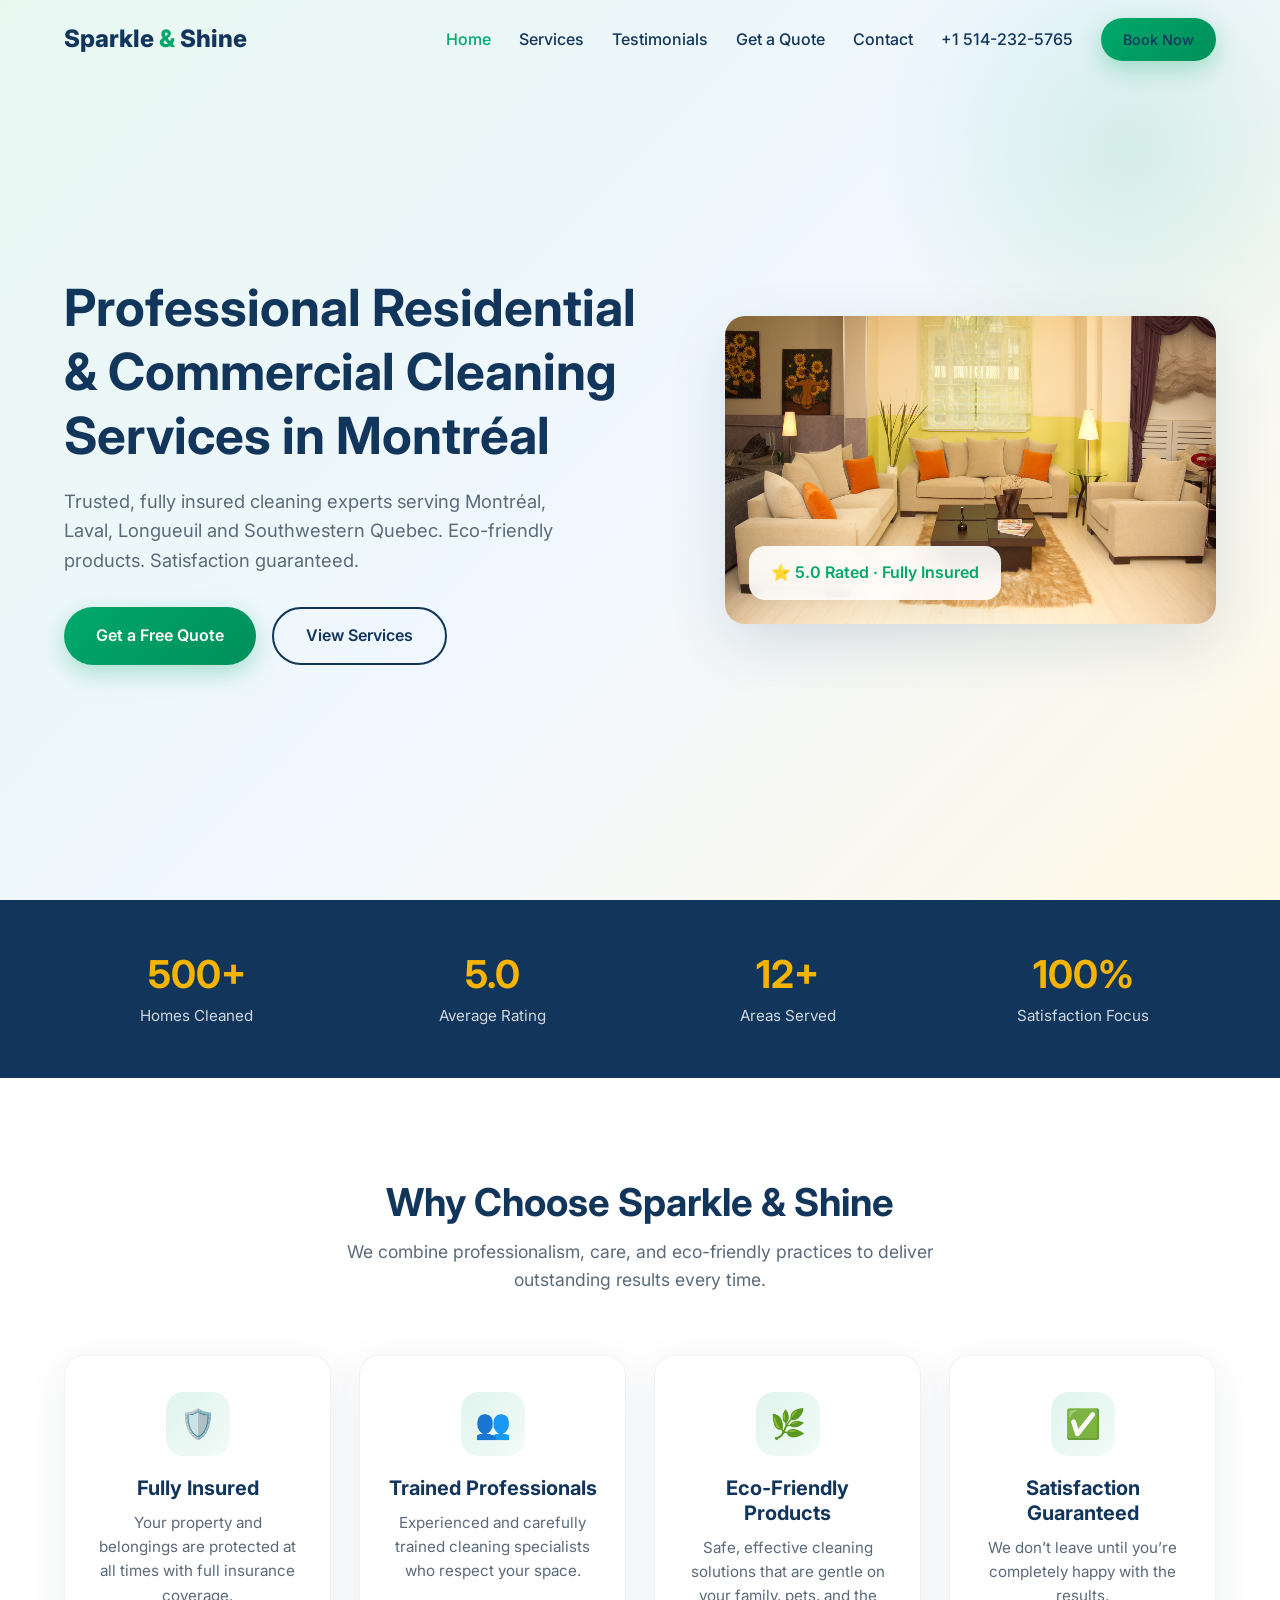
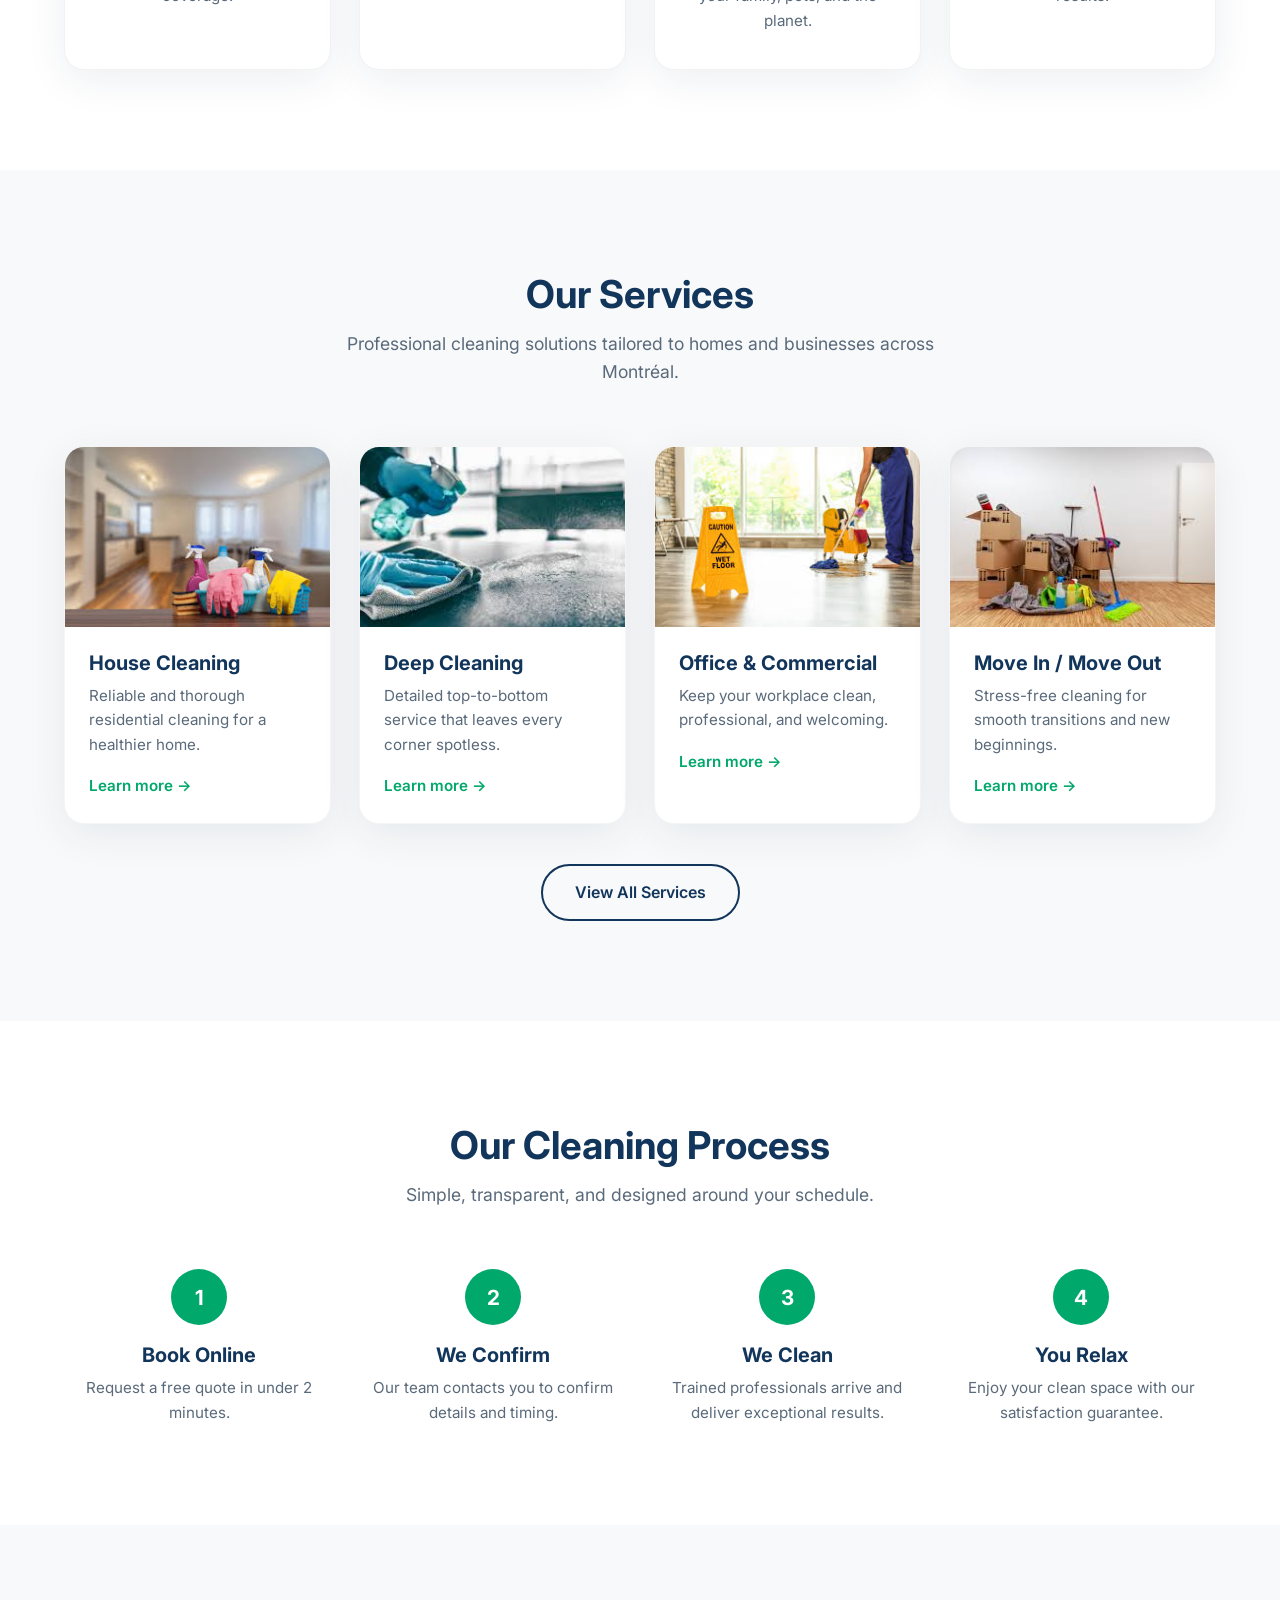
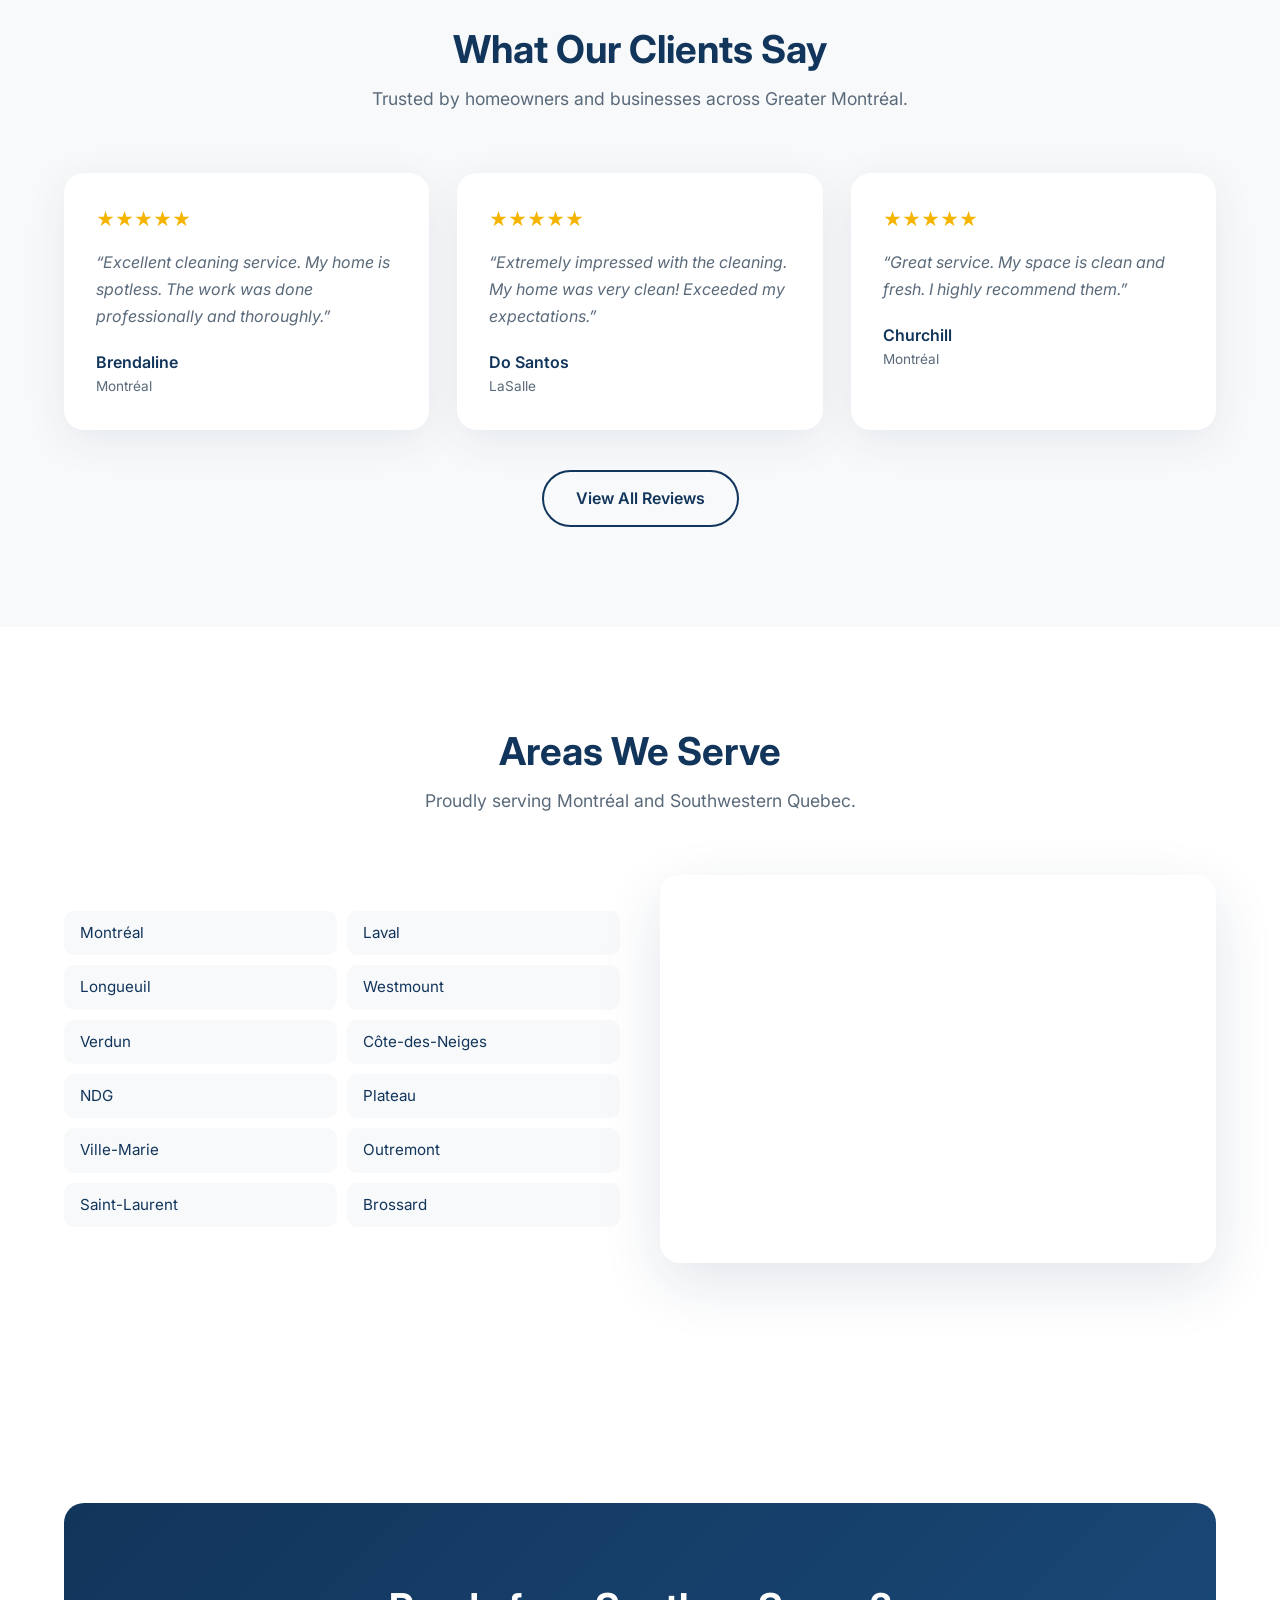
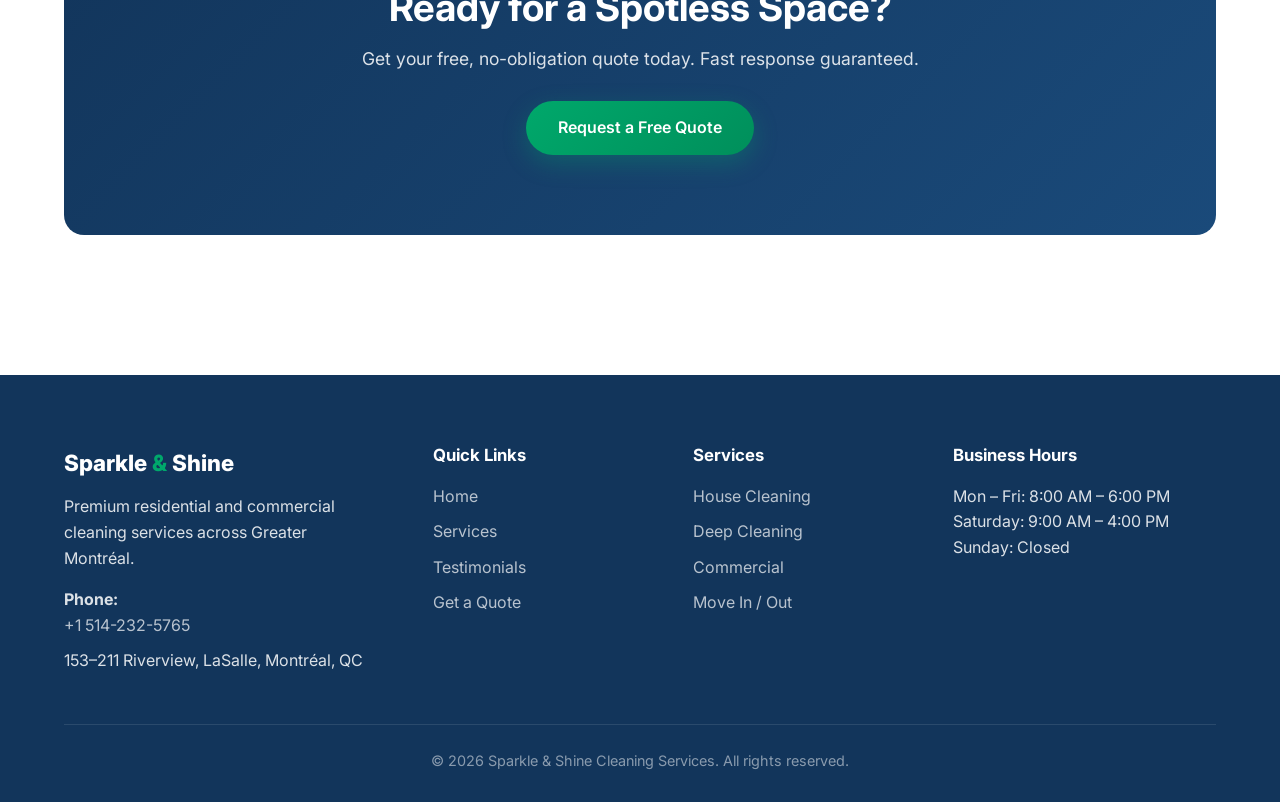
==== index.html @ 0eb34092 "New premium homepage matching the full design system" ====
<!DOCTYPE html>
<html lang="en">
<head>
  <meta charset="UTF-8">
  <meta name="viewport" content="width=device-width, initial-scale=1.0">
  <title>Sparkle & Shine | Professional Cleaning Services in Montréal</title>
  <meta name="description" content="Premium residential and commercial cleaning services in Montréal, Laval, Longueuil and surrounding areas. Fully insured, eco-friendly, and satisfaction guaranteed.">
  <link rel="stylesheet" href="style.css">
  <link rel="preconnect" href="https://fonts.googleapis.com">
  <link href="https://fonts.googleapis.com/css2?family=Inter:wght@400;500;600;700;800&display=swap" rel="stylesheet">
</head>
<body>

  <!-- Navbar -->
  <header class="navbar" id="navbar">
    <div class="container nav-inner">
      <div class="brand">Sparkle <span>&</span> Shine</div>
      <div class="menu-toggle" id="menu-toggle">☰</div>
      <nav class="nav-links" id="nav-links">
        <a href="index.html" class="active">Home</a>
        <a href="services.html">Services</a>
        <a href="testimonials.html">Testimonials</a>
        <a href="quote.html">Get a Quote</a>
        <a href="#contact">Contact</a>
        <a href="tel:+15142325765" class="nav-phone">+1 514-232-5765</a>
        <a href="quote.html" class="btn btn-primary" style="padding: 10px 22px; font-size: 0.9rem;">Book Now</a>
      </nav>
    </div>
  </header>

  <!-- Hero -->
  <section class="hero">
    <div class="container hero-grid">
      <div class="hero-content">
        <h1>Professional Residential & Commercial Cleaning Services in Montréal</h1>
        <p>Trusted, fully insured cleaning experts serving Montréal, Laval, Longueuil and Southwestern Quebec. Eco-friendly products. Satisfaction guaranteed.</p>
        <div class="hero-buttons">
          <a href="quote.html" class="btn btn-primary">Get a Free Quote</a>
          <a href="services.html" class="btn btn-secondary">View Services</a>
        </div>
      </div>
      <div class="hero-image">
        <img src="images/hero.jpg" alt="Professional cleaning team in Montréal">
        <div class="hero-badge">⭐ 5.0 Rated · Fully Insured</div>
      </div>
    </div>
  </section>

  <!-- Stats -->
  <section class="stats">
    <div class="container stats-grid">
      <div class="stat-item">
        <h3>500+</h3>
        <p>Homes Cleaned</p>
      </div>
      <div class="stat-item">
        <h3>5.0</h3>
        <p>Average Rating</p>
      </div>
      <div class="stat-item">
        <h3>12+</h3>
        <p>Areas Served</p>
      </div>
      <div class="stat-item">
        <h3>100%</h3>
        <p>Satisfaction Focus</p>
      </div>
    </div>
  </section>

  <!-- Why Choose Us -->
  <section class="section">
    <div class="container">
      <div class="section-header">
        <h2>Why Choose Sparkle & Shine</h2>
        <p class="section-subtitle">We combine professionalism, care, and eco-friendly practices to deliver outstanding results every time.</p>
      </div>
      <div class="why-grid">
        <div class="why-card">
          <div class="why-icon">🛡️</div>
          <h3>Fully Insured</h3>
          <p>Your property and belongings are protected at all times with full insurance coverage.</p>
        </div>
        <div class="why-card">
          <div class="why-icon">👥</div>
          <h3>Trained Professionals</h3>
          <p>Experienced and carefully trained cleaning specialists who respect your space.</p>
        </div>
        <div class="why-card">
          <div class="why-icon">🌿</div>
          <h3>Eco-Friendly Products</h3>
          <p>Safe, effective cleaning solutions that are gentle on your family, pets, and the planet.</p>
        </div>
        <div class="why-card">
          <div class="why-icon">✅</div>
          <h3>Satisfaction Guaranteed</h3>
          <p>We don’t leave until you’re completely happy with the results.</p>
        </div>
      </div>
    </div>
  </section>

  <!-- Featured Services -->
  <section class="section" style="background: var(--bg-light);">
    <div class="container">
      <div class="section-header">
        <h2>Our Services</h2>
        <p class="section-subtitle">Professional cleaning solutions tailored to homes and businesses across Montréal.</p>
      </div>
      <div class="services-grid">
        <a href="residential.html" class="service-card">
          <img src="images/residential.jpg" alt="House Cleaning">
          <div class="service-body">
            <h3>House Cleaning</h3>
            <p>Reliable and thorough residential cleaning for a healthier home.</p>
            <span class="service-link">Learn more →</span>
          </div>
        </a>
        <a href="deep-cleaning.html" class="service-card">
          <img src="images/deep.jpg" alt="Deep Cleaning">
          <div class="service-body">
            <h3>Deep Cleaning</h3>
            <p>Detailed top-to-bottom service that leaves every corner spotless.</p>
            <span class="service-link">Learn more →</span>
          </div>
        </a>
        <a href="commercial.html" class="service-card">
          <img src="images/commercial.jpg" alt="Office Cleaning">
          <div class="service-body">
            <h3>Office & Commercial</h3>
            <p>Keep your workplace clean, professional, and welcoming.</p>
            <span class="service-link">Learn more →</span>
          </div>
        </a>
        <a href="move-in-out.html" class="service-card">
          <img src="images/move.jpg" alt="Move In Out Cleaning">
          <div class="service-body">
            <h3>Move In / Move Out</h3>
            <p>Stress-free cleaning for smooth transitions and new beginnings.</p>
            <span class="service-link">Learn more →</span>
          </div>
        </a>
      </div>
      <div style="text-align: center; margin-top: 40px;">
        <a href="services.html" class="btn btn-secondary">View All Services</a>
      </div>
    </div>
  </section>

  <!-- Process -->
  <section class="section">
    <div class="container">
      <div class="section-header">
        <h2>Our Cleaning Process</h2>
        <p class="section-subtitle">Simple, transparent, and designed around your schedule.</p>
      </div>
      <div class="process-grid">
        <div class="process-step">
          <div class="process-number">1</div>
          <h3>Book Online</h3>
          <p>Request a free quote in under 2 minutes.</p>
        </div>
        <div class="process-step">
          <div class="process-number">2</div>
          <h3>We Confirm</h3>
          <p>Our team contacts you to confirm details and timing.</p>
        </div>
        <div class="process-step">
          <div class="process-number">3</div>
          <h3>We Clean</h3>
          <p>Trained professionals arrive and deliver exceptional results.</p>
        </div>
        <div class="process-step">
          <div class="process-number">4</div>
          <h3>You Relax</h3>
          <p>Enjoy your clean space with our satisfaction guarantee.</p>
        </div>
      </div>
    </div>
  </section>

  <!-- Testimonials -->
  <section class="section testimonials">
    <div class="container">
      <div class="section-header">
        <h2>What Our Clients Say</h2>
        <p class="section-subtitle">Trusted by homeowners and businesses across Greater Montréal.</p>
      </div>
      <div class="testimonials-grid">
        <div class="testimonial-card">
          <div class="stars">★★★★★</div>
          <p>“Excellent cleaning service. My home is spotless. The work was done professionally and thoroughly.”</p>
          <div class="testimonial-author">Brendaline</div>
          <div class="testimonial-location">Montréal</div>
        </div>
        <div class="testimonial-card">
          <div class="stars">★★★★★</div>
          <p>“Extremely impressed with the cleaning. My home was very clean! Exceeded my expectations.”</p>
          <div class="testimonial-author">Do Santos</div>
          <div class="testimonial-location">LaSalle</div>
        </div>
        <div class="testimonial-card">
          <div class="stars">★★★★★</div>
          <p>“Great service. My space is clean and fresh. I highly recommend them.”</p>
          <div class="testimonial-author">Churchill</div>
          <div class="testimonial-location">Montréal</div>
        </div>
      </div>
      <div style="text-align: center; margin-top: 40px;">
        <a href="testimonials.html" class="btn btn-secondary">View All Reviews</a>
      </div>
    </div>
  </section>

  <!-- Service Areas -->
  <section class="section">
    <div class="container">
      <div class="section-header">
        <h2>Areas We Serve</h2>
        <p class="section-subtitle">Proudly serving Montréal and Southwestern Quebec.</p>
      </div>
      <div class="areas-grid">
        <div>
          <div class="areas-list">
            <span>Montréal</span>
            <span>Laval</span>
            <span>Longueuil</span>
            <span>Westmount</span>
            <span>Verdun</span>
            <span>Côte-des-Neiges</span>
            <span>NDG</span>
            <span>Plateau</span>
            <span>Ville-Marie</span>
            <span>Outremont</span>
            <span>Saint-Laurent</span>
            <span>Brossard</span>
          </div>
        </div>
        <div class="map-card">
          <iframe
            src="https://www.google.com/maps?q=Montréal,Quebec&output=embed"
            loading="lazy"
            referrerpolicy="no-referrer-when-downgrade">
          </iframe>
        </div>
      </div>
    </div>
  </section>

  <!-- CTA -->
  <section class="section">
    <div class="container">
      <div class="cta-banner">
        <h2>Ready for a Spotless Space?</h2>
        <p>Get your free, no-obligation quote today. Fast response guaranteed.</p>
        <a href="quote.html" class="btn btn-primary">Request a Free Quote</a>
      </div>
    </div>
  </section>

  <!-- Footer -->
  <footer id="contact">
    <div class="container">
      <div class="footer-grid">
        <div>
          <div class="footer-brand">Sparkle <span>&</span> Shine</div>
          <p style="margin-bottom: 16px; max-width: 280px;">Premium residential and commercial cleaning services across Greater Montréal.</p>
          <p><strong>Phone:</strong> <a href="tel:+15142325765">+1 514-232-5765</a></p>
          <p style="margin-top: 8px;">153–211 Riverview, LaSalle, Montréal, QC</p>
        </div>
        <div>
          <h4>Quick Links</h4>
          <a href="index.html">Home</a>
          <a href="services.html">Services</a>
          <a href="testimonials.html">Testimonials</a>
          <a href="quote.html">Get a Quote</a>
        </div>
        <div>
          <h4>Services</h4>
          <a href="residential.html">House Cleaning</a>
          <a href="deep-cleaning.html">Deep Cleaning</a>
          <a href="commercial.html">Commercial</a>
          <a href="move-in-out.html">Move In / Out</a>
        </div>
        <div>
          <h4>Business Hours</h4>
          <p>Mon – Fri: 8:00 AM – 6:00 PM</p>
          <p>Saturday: 9:00 AM – 4:00 PM</p>
          <p>Sunday: Closed</p>
        </div>
      </div>
      <div class="footer-bottom">
        <p>© 2026 Sparkle & Shine Cleaning Services. All rights reserved.</p>
      </div>
    </div>
  </footer>

  <script>
    // Sticky navbar
    const navbar = document.getElementById('navbar');
    window.addEventListener('scroll', () => {
      if (window.scrollY > 50) {
        navbar.classList.add('scrolled');
      } else {
        navbar.classList.remove('scrolled');
      }
    });

    // Mobile menu
    const toggle = document.getElementById('menu-toggle');
    const navLinks = document.getElementById('nav-links');
    toggle.addEventListener('click', () => {
      navLinks.classList.toggle('open');
    });

    // Close menu on link click
    navLinks.querySelectorAll('a').forEach(link => {
      link.addEventListener('click', () => {
        navLinks.classList.remove('open');
      });
    });
  </script>
</body>
</html>
---- style.css ----
/* ============================================
   SPARKLE & SHINE - Premium Design System
   Montréal Cleaning Company
   ============================================ */

:root {
  /* Colors */
  --primary: #00A86B;
  --primary-dark: #008F5B;
  --secondary: #12355B;
  --accent: #F4B400;
  --bg: #FFFFFF;
  --bg-light: #F8F9FA;
  --text-dark: #1E1E1E;
  --text-muted: #5A6A7A;
  --white: #FFFFFF;
  --shadow: 0 10px 40px rgba(18, 53, 91, 0.08);
  --shadow-lg: 0 20px 60px rgba(18, 53, 91, 0.12);
  --radius: 20px;
  --radius-sm: 12px;
  --transition: all 0.3s cubic-bezier(0.4, 0, 0.2, 1);
}

* {
  margin: 0;
  padding: 0;
  box-sizing: border-box;
}

html {
  scroll-behavior: smooth;
}

body {
  font-family: 'Inter', 'Segoe UI', system-ui, -apple-system, sans-serif;
  background: var(--bg);
  color: var(--text-dark);
  line-height: 1.6;
  overflow-x: hidden;
}

img {
  max-width: 100%;
  display: block;
}

a {
  text-decoration: none;
  color: inherit;
}

.container {
  width: 90%;
  max-width: 1200px;
  margin: 0 auto;
}

/* ========== TYPOGRAPHY ========== */
h1, h2, h3, h4 {
  font-weight: 700;
  line-height: 1.25;
  color: var(--secondary);
}

h1 { font-size: clamp(2rem, 5vw, 3.2rem); }
h2 { font-size: clamp(1.7rem, 4vw, 2.4rem); }
h3 { font-size: 1.25rem; }

.section-subtitle {
  color: var(--text-muted);
  font-size: 1.1rem;
  max-width: 600px;
  margin: 12px auto 0;
  text-align: center;
}

/* ========== BUTTONS ========== */
.btn {
  display: inline-flex;
  align-items: center;
  justify-content: center;
  gap: 8px;
  padding: 14px 32px;
  border-radius: 50px;
  font-weight: 600;
  font-size: 1rem;
  border: none;
  cursor: pointer;
  transition: var(--transition);
}

.btn-primary {
  background: linear-gradient(135deg, var(--primary), var(--primary-dark));
  color: white;
  box-shadow: 0 8px 25px rgba(0, 168, 107, 0.3);
}

.btn-primary:hover {
  transform: translateY(-3px);
  box-shadow: 0 12px 35px rgba(0, 168, 107, 0.4);
}

.btn-secondary {
  background: transparent;
  border: 2px solid var(--secondary);
  color: var(--secondary);
}

.btn-secondary:hover {
  background: var(--secondary);
  color: white;
}

.btn-accent {
  background: var(--accent);
  color: var(--secondary);
}

/* ========== NAVBAR ========== */
.navbar {
  position: fixed;
  top: 0;
  left: 0;
  width: 100%;
  padding: 18px 0;
  z-index: 1000;
  transition: var(--transition);
  background: transparent;
}

.navbar.scrolled {
  background: rgba(255, 255, 255, 0.95);
  backdrop-filter: blur(12px);
  box-shadow: 0 4px 30px rgba(0,0,0,0.08);
  padding: 12px 0;
}

.nav-inner {
  display: flex;
  justify-content: space-between;
  align-items: center;
}

.brand {
  font-size: 1.5rem;
  font-weight: 800;
  color: var(--secondary);
}

.brand span {
  color: var(--primary);
}

.nav-links {
  display: flex;
  align-items: center;
  gap: 28px;
}

.nav-links a {
  font-weight: 500;
  color: var(--secondary);
  transition: color 0.2s;
}

.nav-links a:hover,
.nav-links a.active {
  color: var(--primary);
}

.nav-phone {
  font-weight: 600;
  color: var(--primary);
}

.menu-toggle {
  display: none;
  font-size: 1.6rem;
  cursor: pointer;
  color: var(--secondary);
}

/* ========== HERO ========== */
.hero {
  min-height: 100vh;
  background: linear-gradient(135deg, #e8f8f1 0%, #f0f7ff 50%, #fff9e6 100%);
  display: flex;
  align-items: center;
  position: relative;
  overflow: hidden;
  padding: 120px 0 80px;
}

.hero::before {
  content: "";
  position: absolute;
  width: 500px;
  height: 500px;
  background: radial-gradient(circle, rgba(0,168,107,0.12) 0%, transparent 70%);
  top: -100px;
  right: -100px;
  border-radius: 50%;
}

.hero-grid {
  display: grid;
  grid-template-columns: 1.1fr 0.9fr;
  gap: 60px;
  align-items: center;
}

.hero-content h1 {
  margin-bottom: 20px;
}

.hero-content p {
  font-size: 1.15rem;
  color: var(--text-muted);
  margin-bottom: 32px;
  max-width: 520px;
}

.hero-buttons {
  display: flex;
  gap: 16px;
  flex-wrap: wrap;
}

.hero-image {
  position: relative;
}

.hero-image img {
  width: 100%;
  border-radius: var(--radius);
  box-shadow: var(--shadow-lg);
}

.hero-badge {
  position: absolute;
  bottom: 24px;
  left: 24px;
  background: rgba(255,255,255,0.9);
  backdrop-filter: blur(10px);
  padding: 14px 22px;
  border-radius: 16px;
  box-shadow: var(--shadow);
  font-weight: 600;
  color: var(--primary);
}

/* ========== STATS ========== */
.stats {
  background: var(--secondary);
  color: white;
  padding: 50px 0;
}

.stats-grid {
  display: grid;
  grid-template-columns: repeat(4, 1fr);
  gap: 30px;
  text-align: center;
}

.stat-item h3 {
  font-size: 2.4rem;
  color: var(--accent);
  margin-bottom: 6px;
}

.stat-item p {
  color: rgba(255,255,255,0.8);
  font-size: 0.95rem;
}

/* ========== SECTIONS ========== */
.section {
  padding: 100px 0;
}

.section-header {
  text-align: center;
  margin-bottom: 60px;
}

/* ========== WHY US ========== */
.why-grid {
  display: grid;
  grid-template-columns: repeat(auto-fit, minmax(250px, 1fr));
  gap: 28px;
}

.why-card {
  background: var(--bg);
  border: 1px solid rgba(0,0,0,0.05);
  border-radius: var(--radius);
  padding: 36px 28px;
  text-align: center;
  transition: var(--transition);
  box-shadow: var(--shadow);
}

.why-card:hover {
  transform: translateY(-8px);
  box-shadow: var(--shadow-lg);
  border-color: rgba(0,168,107,0.2);
}

.why-icon {
  width: 64px;
  height: 64px;
  background: linear-gradient(135deg, rgba(0,168,107,0.12), rgba(0,168,107,0.05));
  border-radius: 18px;
  display: flex;
  align-items: center;
  justify-content: center;
  margin: 0 auto 20px;
  font-size: 1.8rem;
}

.why-card h3 {
  margin-bottom: 10px;
}

.why-card p {
  color: var(--text-muted);
  font-size: 0.95rem;
}

/* ========== SERVICES ========== */
.services-grid {
  display: grid;
  grid-template-columns: repeat(auto-fit, minmax(260px, 1fr));
  gap: 28px;
}

.service-card {
  background: var(--bg);
  border-radius: var(--radius);
  overflow: hidden;
  box-shadow: var(--shadow);
  transition: var(--transition);
  border: 1px solid rgba(0,0,0,0.04);
}

.service-card:hover {
  transform: translateY(-8px);
  box-shadow: var(--shadow-lg);
}

.service-card img {
  width: 100%;
  height: 180px;
  object-fit: cover;
}

.service-body {
  padding: 24px;
}

.service-body h3 {
  margin-bottom: 8px;
  color: var(--secondary);
}

.service-body p {
  color: var(--text-muted);
  font-size: 0.95rem;
  margin-bottom: 16px;
}

.service-link {
  color: var(--primary);
  font-weight: 600;
  font-size: 0.95rem;
}

/* ========== TESTIMONIALS ========== */
.testimonials {
  background: var(--bg-light);
}

.testimonials-grid {
  display: grid;
  grid-template-columns: repeat(auto-fit, minmax(300px, 1fr));
  gap: 28px;
}

.testimonial-card {
  background: white;
  border-radius: var(--radius);
  padding: 32px;
  box-shadow: var(--shadow);
}

.stars {
  color: var(--accent);
  font-size: 1.15rem;
  margin-bottom: 14px;
}

.testimonial-card p {
  color: var(--text-muted);
  font-style: italic;
  margin-bottom: 20px;
  line-height: 1.7;
}

.testimonial-author {
  font-weight: 600;
  color: var(--secondary);
}

.testimonial-location {
  font-size: 0.85rem;
  color: var(--text-muted);
}

/* ========== PROCESS ========== */
.process-grid {
  display: grid;
  grid-template-columns: repeat(4, 1fr);
  gap: 24px;
}

.process-step {
  text-align: center;
  position: relative;
}

.process-number {
  width: 56px;
  height: 56px;
  background: var(--primary);
  color: white;
  border-radius: 50%;
  display: flex;
  align-items: center;
  justify-content: center;
  font-weight: 700;
  font-size: 1.3rem;
  margin: 0 auto 18px;
}

.process-step h3 {
  margin-bottom: 8px;
}

.process-step p {
  color: var(--text-muted);
  font-size: 0.95rem;
}

/* ========== CTA BANNER ========== */
.cta-banner {
  background: linear-gradient(135deg, var(--secondary), #1a4a7a);
  color: white;
  padding: 80px 0;
  text-align: center;
  border-radius: var(--radius);
  margin: 40px 0;
}

.cta-banner h2 {
  color: white;
  margin-bottom: 14px;
}

.cta-banner p {
  color: rgba(255,255,255,0.85);
  margin-bottom: 28px;
  font-size: 1.1rem;
}

/* ========== AREAS ========== */
.areas-grid {
  display: grid;
  grid-template-columns: 1fr 1fr;
  gap: 40px;
  align-items: center;
}

.areas-list {
  display: grid;
  grid-template-columns: 1fr 1fr;
  gap: 10px;
}

.areas-list span {
  background: var(--bg-light);
  padding: 10px 16px;
  border-radius: 10px;
  font-size: 0.95rem;
  color: var(--secondary);
}

.map-card {
  border-radius: var(--radius);
  overflow: hidden;
  box-shadow: var(--shadow-lg);
}

.map-card iframe {
  width: 100%;
  height: 380px;
  border: 0;
}

/* ========== FOOTER ========== */
footer {
  background: var(--secondary);
  color: rgba(255,255,255,0.85);
  padding: 70px 0 30px;
}

.footer-grid {
  display: grid;
  grid-template-columns: 1.5fr 1fr 1fr 1.2fr;
  gap: 40px;
  margin-bottom: 50px;
}

.footer-brand {
  font-size: 1.4rem;
  font-weight: 800;
  color: white;
  margin-bottom: 14px;
}

.footer-brand span {
  color: var(--primary);
}

footer h4 {
  color: white;
  margin-bottom: 18px;
  font-size: 1.05rem;
}

footer a {
  display: block;
  margin-bottom: 10px;
  color: rgba(255,255,255,0.7);
  transition: color 0.2s;
}

footer a:hover {
  color: var(--primary);
}

.footer-bottom {
  border-top: 1px solid rgba(255,255,255,0.1);
  padding-top: 24px;
  text-align: center;
  font-size: 0.9rem;
  color: rgba(255,255,255,0.5);
}

/* ========== RESPONSIVE ========== */
@media (max-width: 992px) {
  .hero-grid,
  .areas-grid,
  .footer-grid {
    grid-template-columns: 1fr;
  }

  .process-grid {
    grid-template-columns: 1fr 1fr;
  }

  .stats-grid {
    grid-template-columns: 1fr 1fr;
  }

  .menu-toggle {
    display: block;
  }

  .nav-links {
    position: fixed;
    top: 0;
    right: -100%;
    width: 280px;
    height: 100vh;
    background: white;
    flex-direction: column;
    padding: 80px 30px 30px;
    box-shadow: -10px 0 40px rgba(0,0,0,0.1);
    transition: right 0.35s ease;
    gap: 20px;
  }

  .nav-links.open {
    right: 0;
  }
}

@media (max-width: 600px) {
  .process-grid,
  .stats-grid {
    grid-template-columns: 1fr;
  }

  .hero {
    padding: 100px 0 60px;
  }

  .section {
    padding: 70px 0;
  }

  .hero-buttons {
    flex-direction: column;
  }

  .btn {
    width: 100%;
  }
}
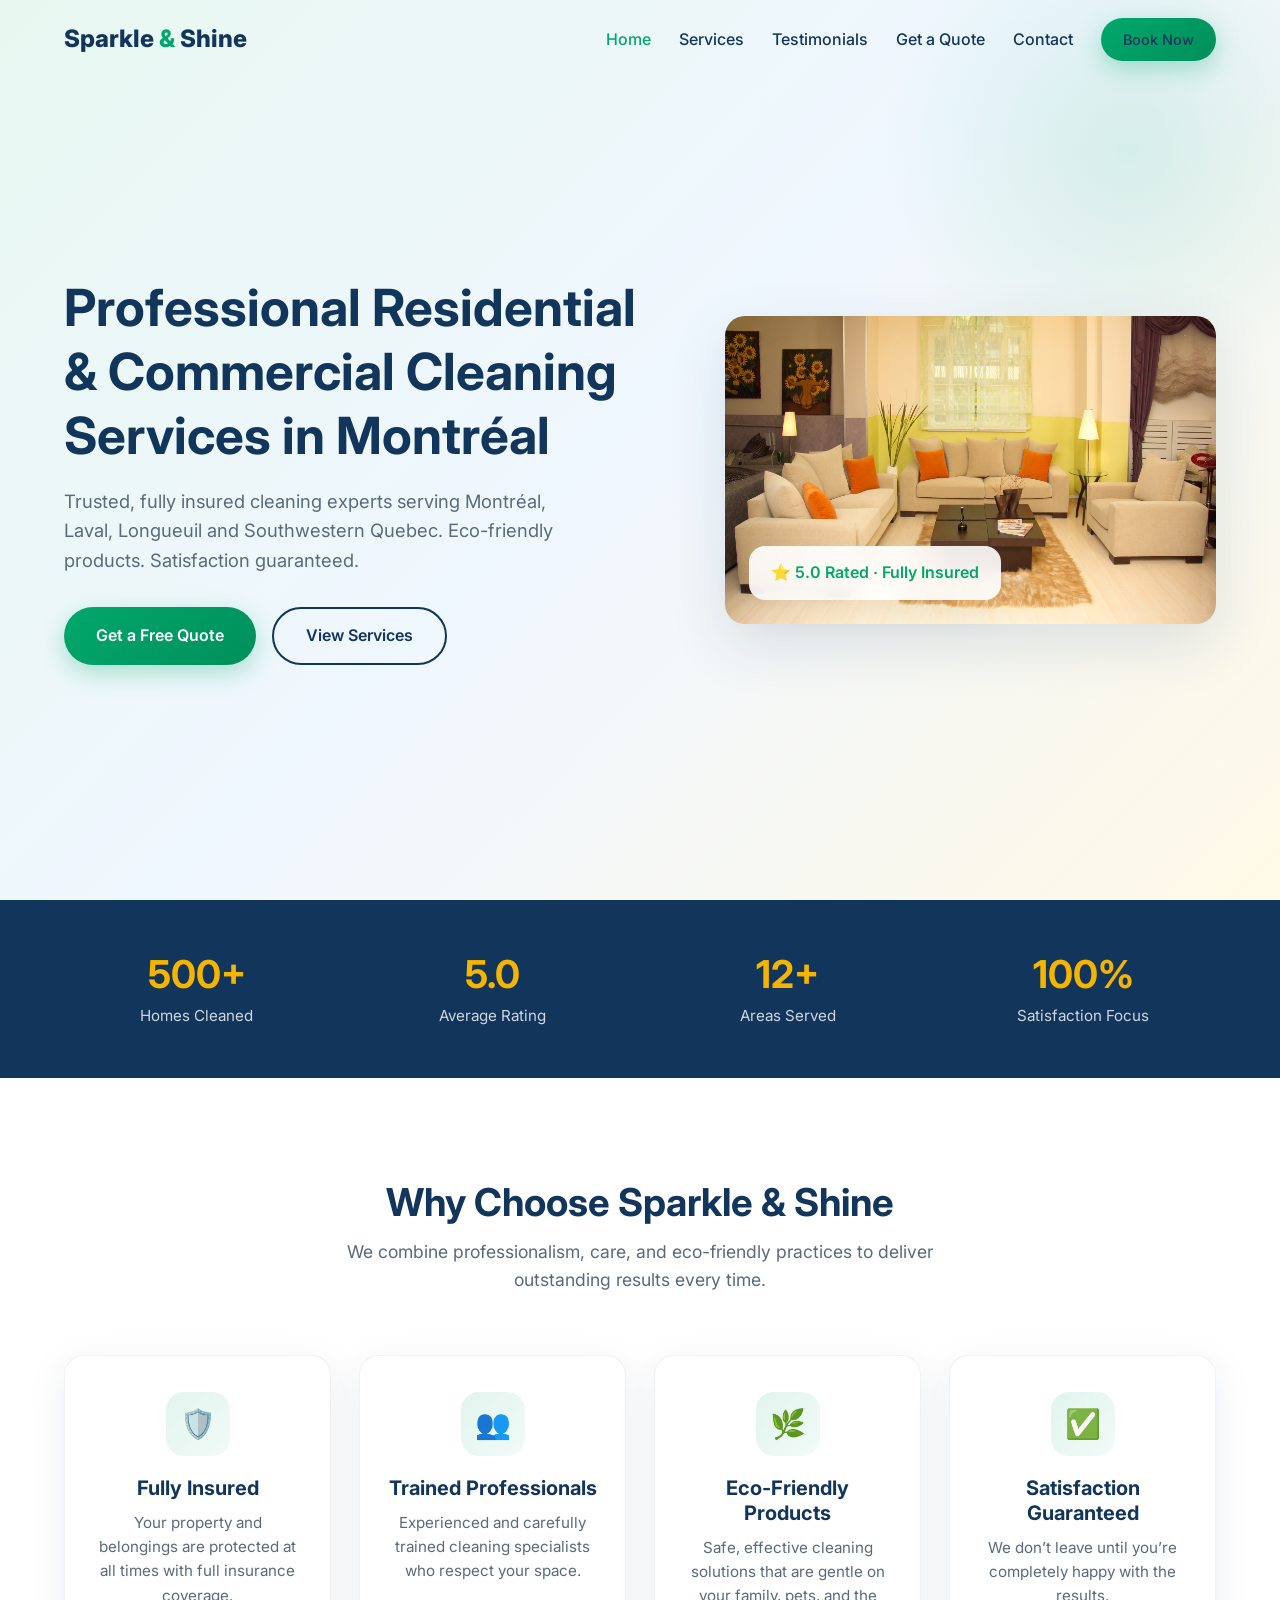
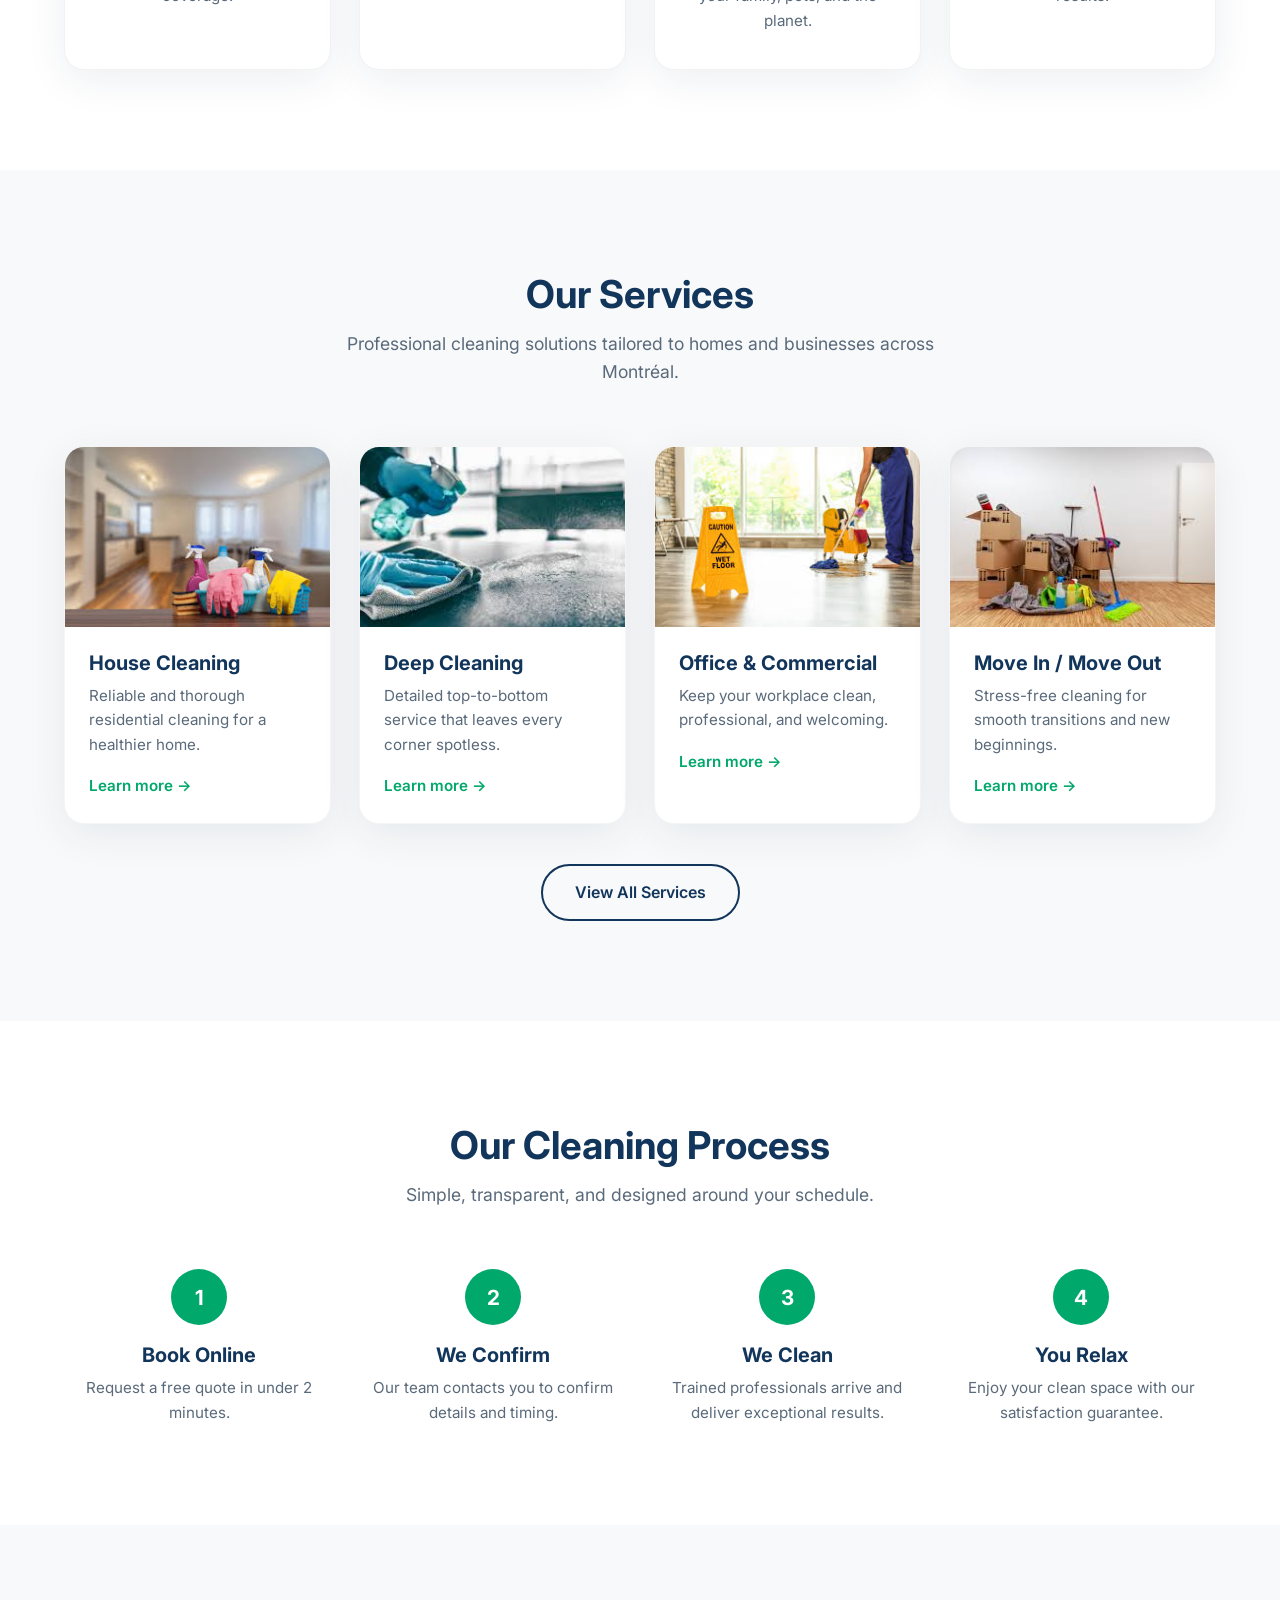
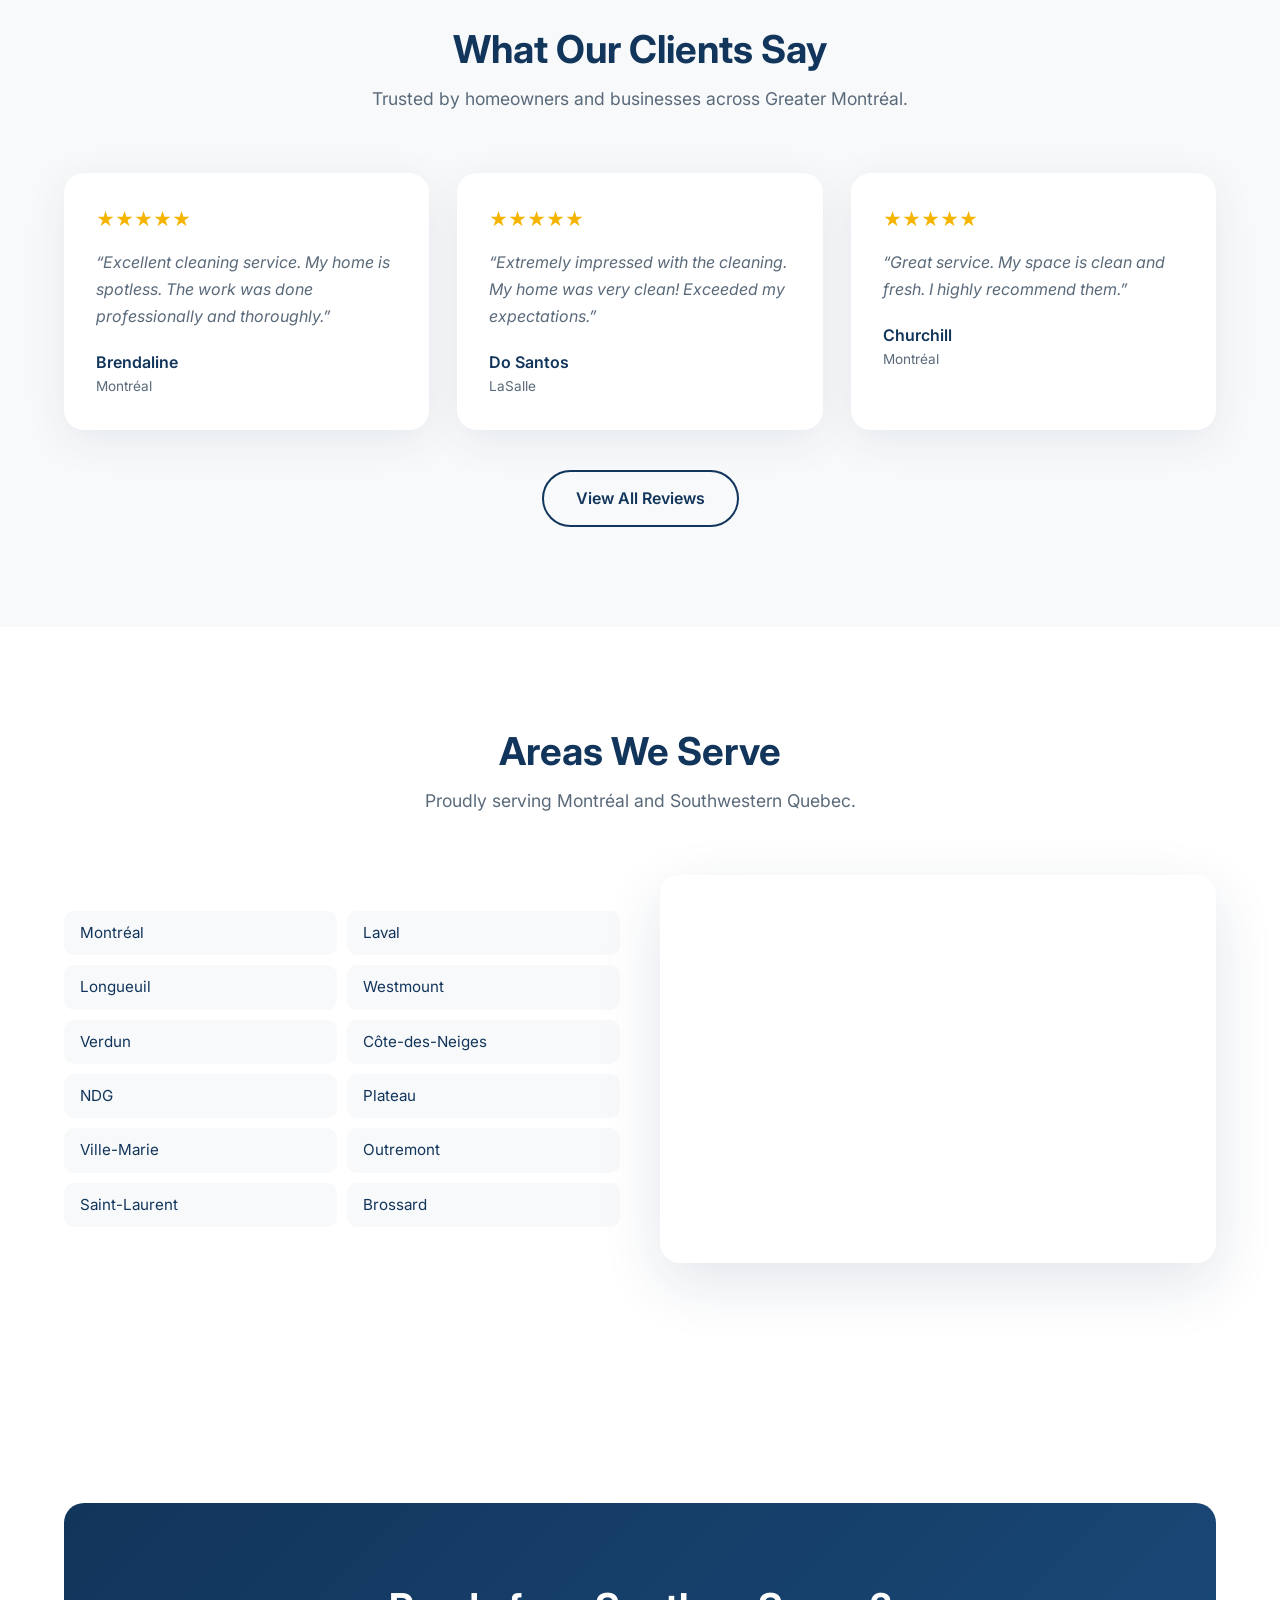
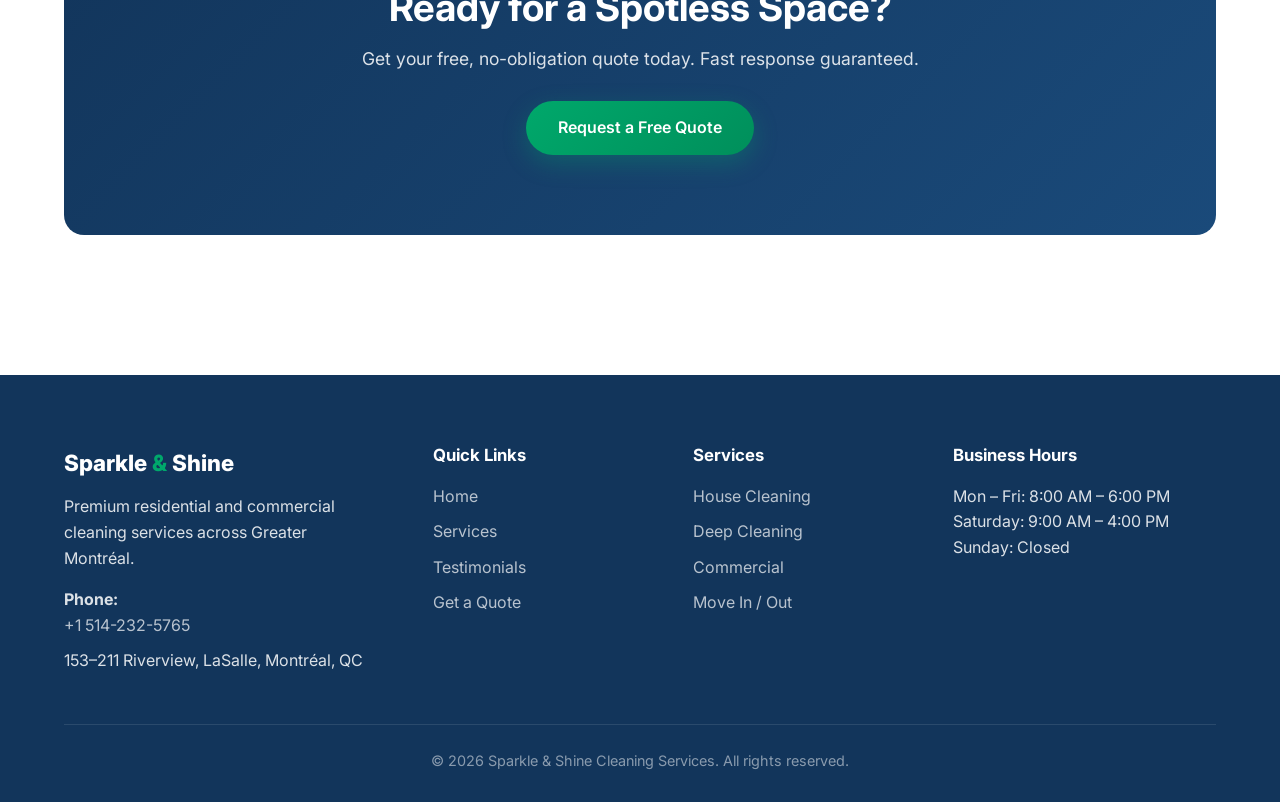
==== commit 7d4312b5: "Remove phone from navbar + apply new design to Services, Testimonials, Quote and Thank You pages" ====
--- a/index.html
+++ b/index.html
@@ -22,7 +22,6 @@
         <a href="testimonials.html">Testimonials</a>
         <a href="quote.html">Get a Quote</a>
         <a href="#contact">Contact</a>
-        <a href="tel:+15142325765" class="nav-phone">+1 514-232-5765</a>
         <a href="quote.html" class="btn btn-primary" style="padding: 10px 22px; font-size: 0.9rem;">Book Now</a>
       </nav>
     </div>
@@ -237,11 +236,7 @@
           </div>
         </div>
         <div class="map-card">
-          <iframe
-            src="https://www.google.com/maps?q=Montréal,Quebec&output=embed"
-            loading="lazy"
-            referrerpolicy="no-referrer-when-downgrade">
-          </iframe>
+          <iframe src="https://www.google.com/maps?q=Montréal,Quebec&output=embed" loading="lazy" referrerpolicy="no-referrer-when-downgrade"></iframe>
         </div>
       </div>
     </div>
@@ -296,28 +291,16 @@
   </footer>
 
   <script>
-    // Sticky navbar
     const navbar = document.getElementById('navbar');
     window.addEventListener('scroll', () => {
-      if (window.scrollY > 50) {
-        navbar.classList.add('scrolled');
-      } else {
-        navbar.classList.remove('scrolled');
-      }
+      navbar.classList.toggle('scrolled', window.scrollY > 50);
     });
 
-    // Mobile menu
     const toggle = document.getElementById('menu-toggle');
     const navLinks = document.getElementById('nav-links');
-    toggle.addEventListener('click', () => {
-      navLinks.classList.toggle('open');
-    });
-
-    // Close menu on link click
+    toggle.addEventListener('click', () => navLinks.classList.toggle('open'));
     navLinks.querySelectorAll('a').forEach(link => {
-      link.addEventListener('click', () => {
-        navLinks.classList.remove('open');
-      });
+      link.addEventListener('click', () => navLinks.classList.remove('open'));
     });
   </script>
 </body>
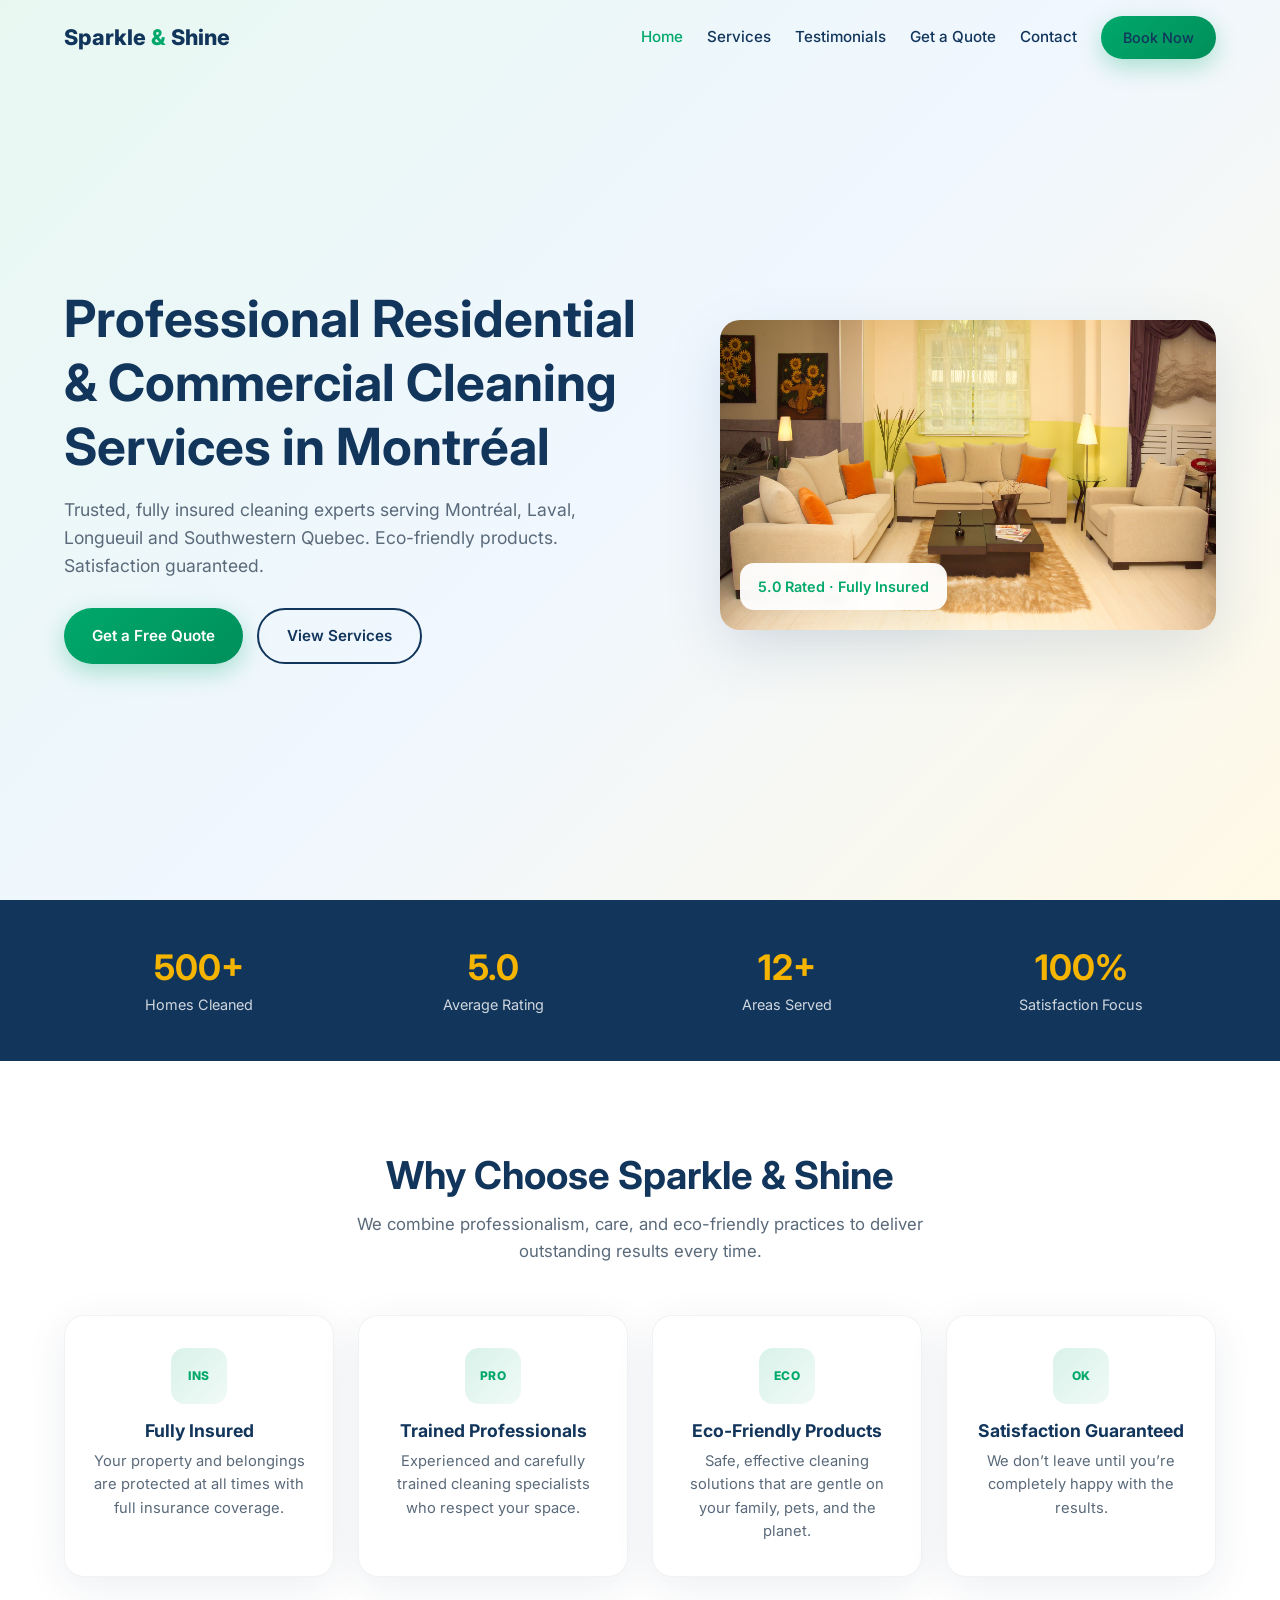
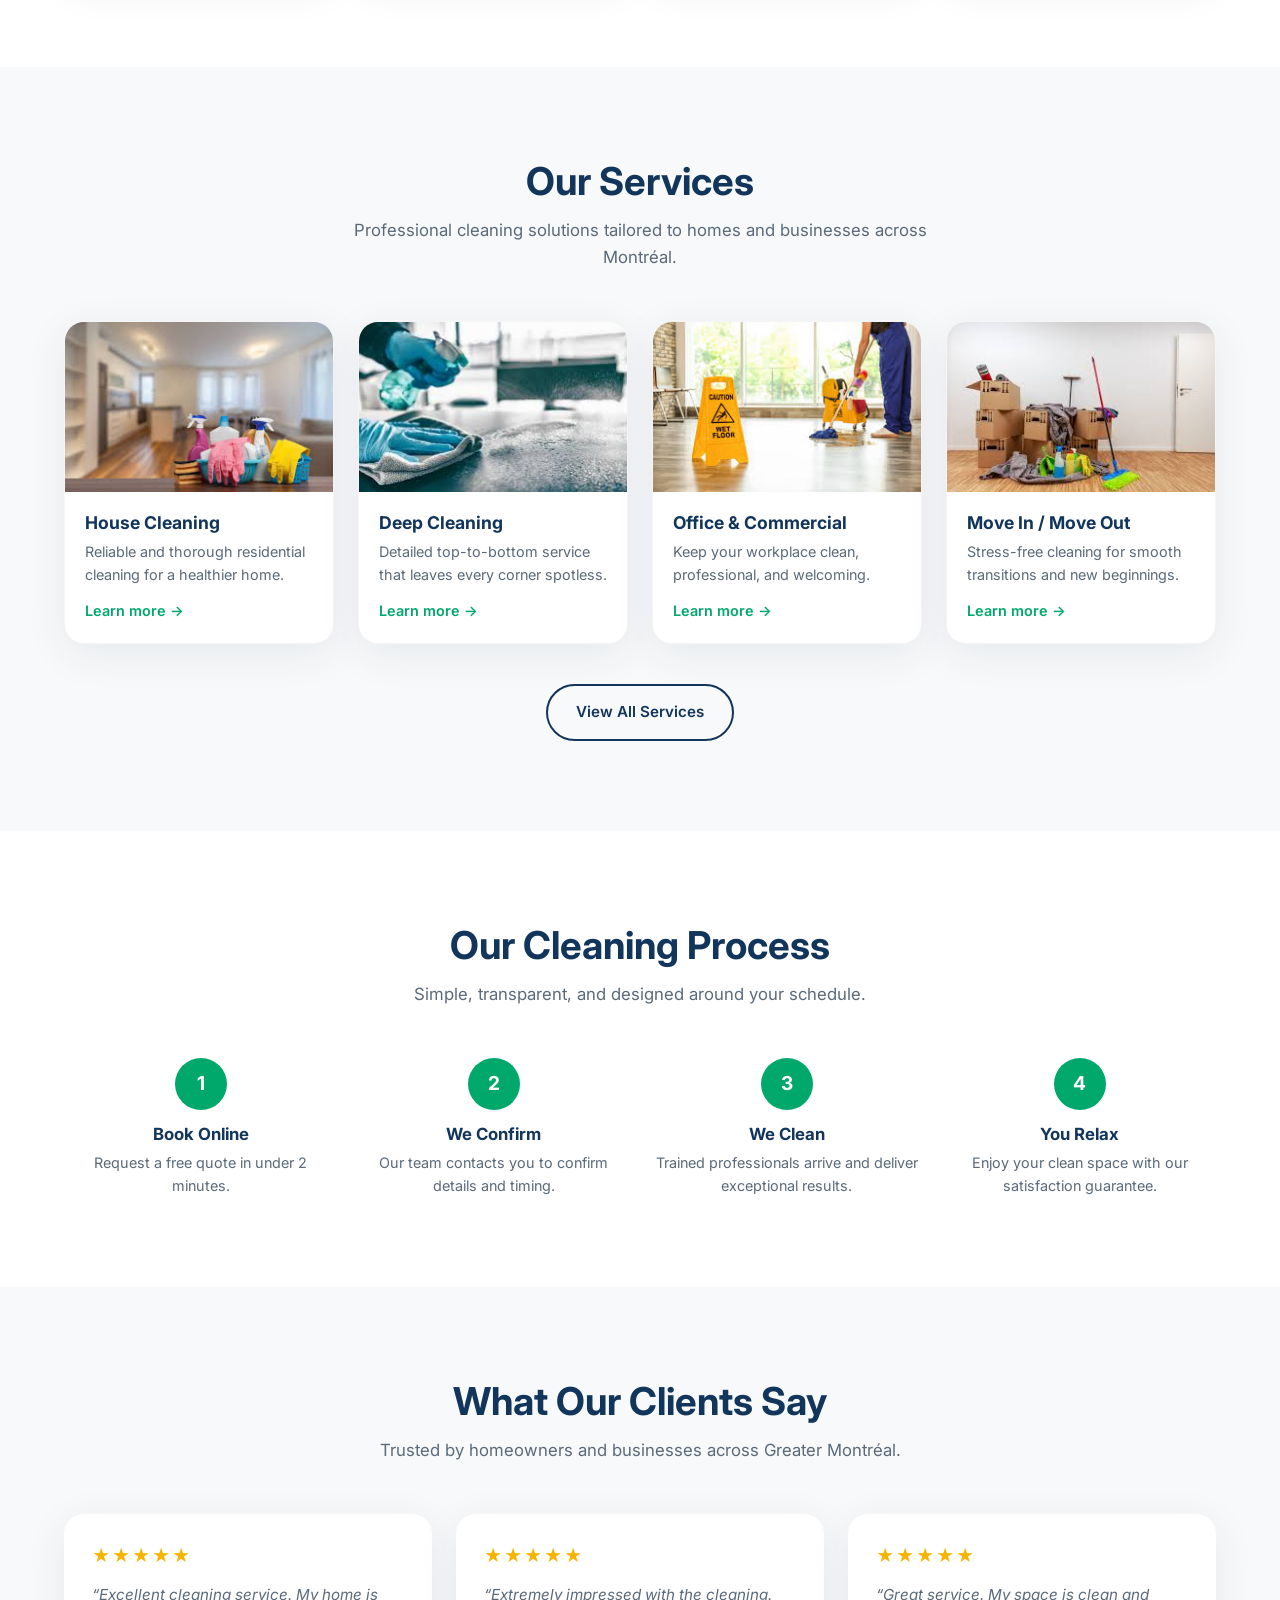
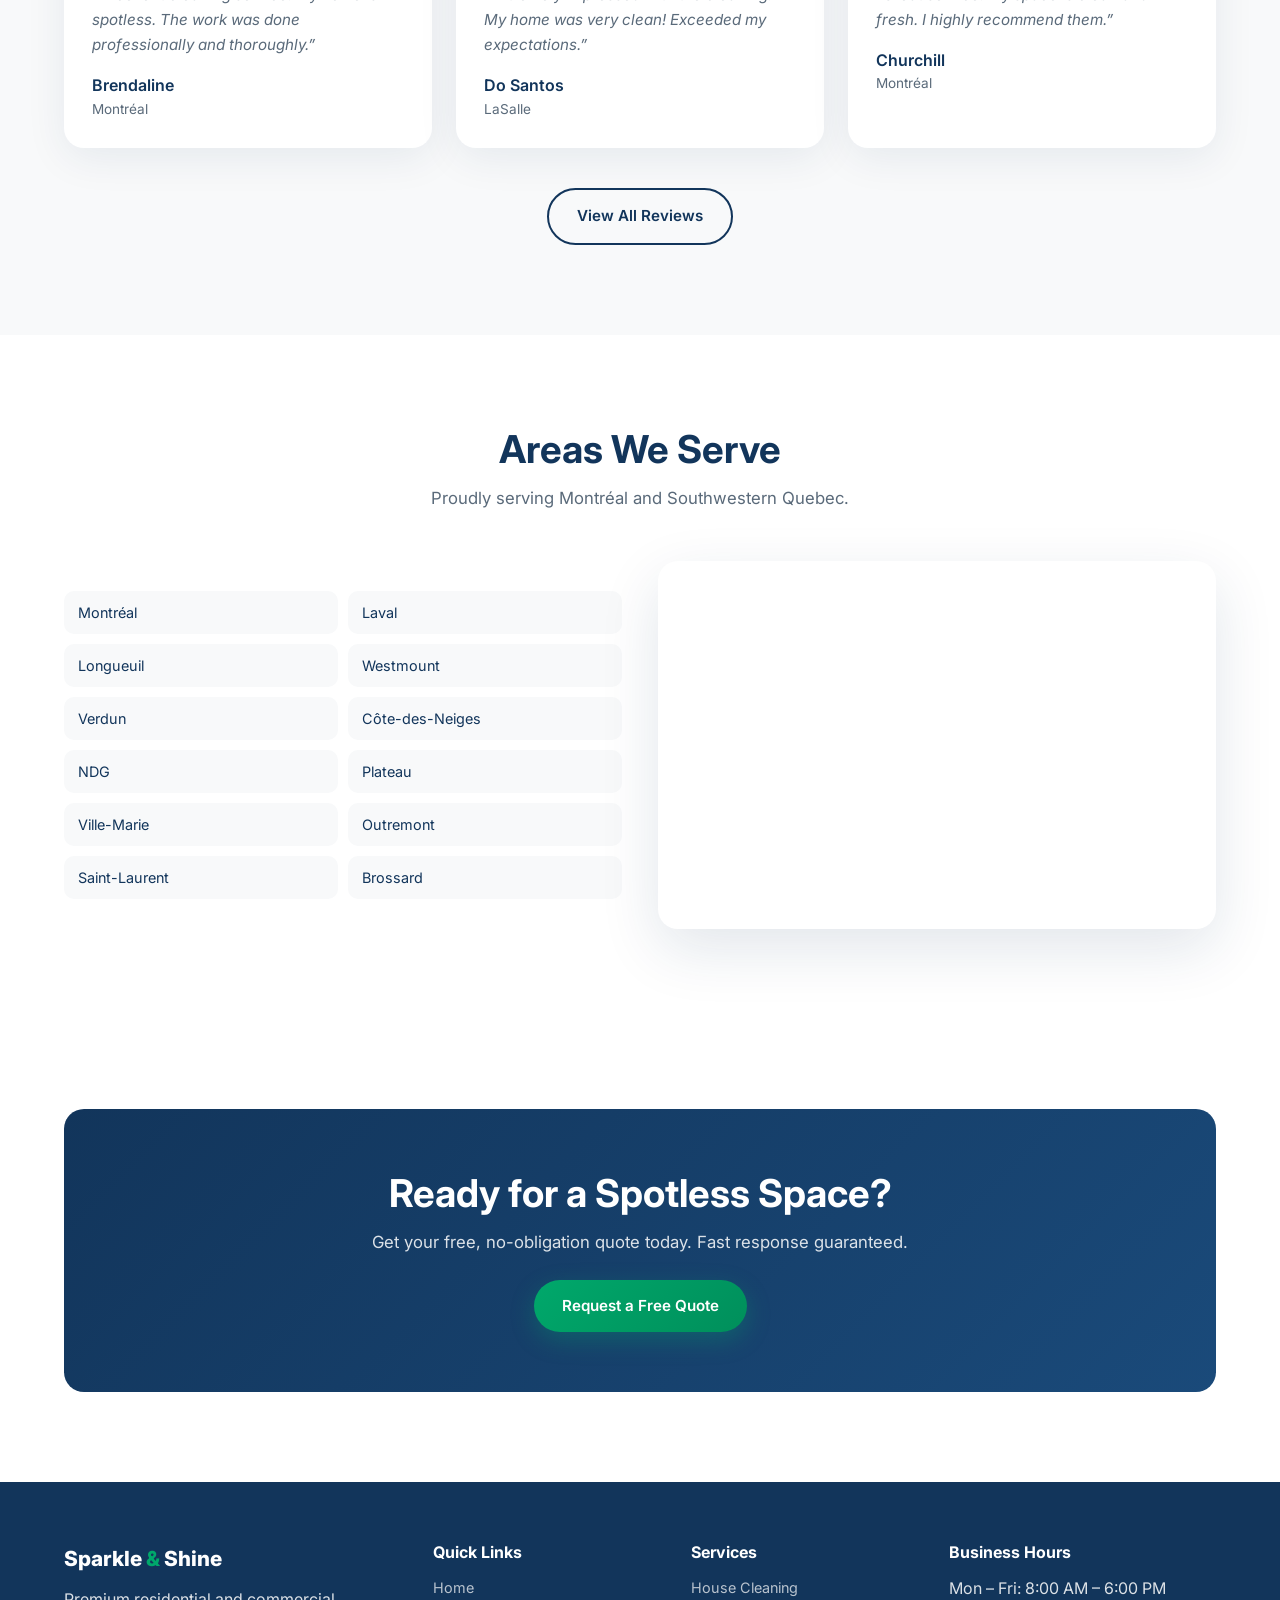
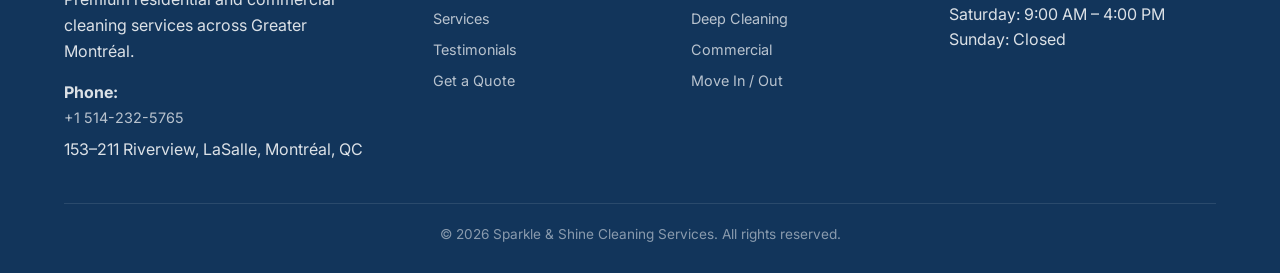
==== commit 2cdc705b: "Replace emoji icons with clean professional text icons across all pages" ====
--- a/index.html
+++ b/index.html
@@ -11,7 +11,6 @@
 </head>
 <body>
 
-  <!-- Navbar -->
   <header class="navbar" id="navbar">
     <div class="container nav-inner">
       <div class="brand">Sparkle <span>&</span> Shine</div>
@@ -27,7 +26,6 @@
     </div>
   </header>
 
-  <!-- Hero -->
   <section class="hero">
     <div class="container hero-grid">
       <div class="hero-content">
@@ -40,12 +38,11 @@
       </div>
       <div class="hero-image">
         <img src="images/hero.jpg" alt="Professional cleaning team in Montréal">
-        <div class="hero-badge">⭐ 5.0 Rated · Fully Insured</div>
-      </div>
-    </div>
-  </section>
-
-  <!-- Stats -->
+        <div class="hero-badge">5.0 Rated · Fully Insured</div>
+      </div>
+    </div>
+  </section>
+
   <section class="stats">
     <div class="container stats-grid">
       <div class="stat-item">
@@ -67,7 +64,6 @@
     </div>
   </section>
 
-  <!-- Why Choose Us -->
   <section class="section">
     <div class="container">
       <div class="section-header">
@@ -76,22 +72,22 @@
       </div>
       <div class="why-grid">
         <div class="why-card">
-          <div class="why-icon">🛡️</div>
+          <div class="why-icon">INS</div>
           <h3>Fully Insured</h3>
           <p>Your property and belongings are protected at all times with full insurance coverage.</p>
         </div>
         <div class="why-card">
-          <div class="why-icon">👥</div>
+          <div class="why-icon">PRO</div>
           <h3>Trained Professionals</h3>
           <p>Experienced and carefully trained cleaning specialists who respect your space.</p>
         </div>
         <div class="why-card">
-          <div class="why-icon">🌿</div>
+          <div class="why-icon">ECO</div>
           <h3>Eco-Friendly Products</h3>
           <p>Safe, effective cleaning solutions that are gentle on your family, pets, and the planet.</p>
         </div>
         <div class="why-card">
-          <div class="why-icon">✅</div>
+          <div class="why-icon">OK</div>
           <h3>Satisfaction Guaranteed</h3>
           <p>We don’t leave until you’re completely happy with the results.</p>
         </div>
@@ -99,7 +95,6 @@
     </div>
   </section>
 
-  <!-- Featured Services -->
   <section class="section" style="background: var(--bg-light);">
     <div class="container">
       <div class="section-header">
@@ -146,7 +141,6 @@
     </div>
   </section>
 
-  <!-- Process -->
   <section class="section">
     <div class="container">
       <div class="section-header">
@@ -178,7 +172,6 @@
     </div>
   </section>
 
-  <!-- Testimonials -->
   <section class="section testimonials">
     <div class="container">
       <div class="section-header">
@@ -211,7 +204,6 @@
     </div>
   </section>
 
-  <!-- Service Areas -->
   <section class="section">
     <div class="container">
       <div class="section-header">
@@ -242,7 +234,6 @@
     </div>
   </section>
 
-  <!-- CTA -->
   <section class="section">
     <div class="container">
       <div class="cta-banner">
@@ -253,7 +244,6 @@
     </div>
   </section>
 
-  <!-- Footer -->
   <footer id="contact">
     <div class="container">
       <div class="footer-grid">
@@ -295,7 +285,6 @@
     window.addEventListener('scroll', () => {
       navbar.classList.toggle('scrolled', window.scrollY > 50);
     });
-
     const toggle = document.getElementById('menu-toggle');
     const navLinks = document.getElementById('nav-links');
     toggle.addEventListener('click', () => navLinks.classList.toggle('open'));
--- a/style.css
+++ b/style.css
@@ -1,10 +1,8 @@
 /* ============================================
    SPARKLE & SHINE - Premium Design System
-   Montréal Cleaning Company
    ============================================ */
 
 :root {
-  /* Colors */
   --primary: #00A86B;
   --primary-dark: #008F5B;
   --secondary: #12355B;
@@ -21,15 +19,9 @@
   --transition: all 0.3s cubic-bezier(0.4, 0, 0.2, 1);
 }
 
-* {
-  margin: 0;
-  padding: 0;
-  box-sizing: border-box;
-}
-
-html {
-  scroll-behavior: smooth;
-}
+* { margin: 0; padding: 0; box-sizing: border-box; }
+
+html { scroll-behavior: smooth; -webkit-text-size-adjust: 100%; }
 
 body {
   font-family: 'Inter', 'Segoe UI', system-ui, -apple-system, sans-serif;
@@ -39,54 +31,38 @@
   overflow-x: hidden;
 }
 
-img {
-  max-width: 100%;
-  display: block;
-}
-
-a {
-  text-decoration: none;
-  color: inherit;
-}
-
-.container {
-  width: 90%;
-  max-width: 1200px;
-  margin: 0 auto;
-}
-
-/* ========== TYPOGRAPHY ========== */
-h1, h2, h3, h4 {
-  font-weight: 700;
-  line-height: 1.25;
-  color: var(--secondary);
-}
-
-h1 { font-size: clamp(2rem, 5vw, 3.2rem); }
-h2 { font-size: clamp(1.7rem, 4vw, 2.4rem); }
-h3 { font-size: 1.25rem; }
+img { max-width: 100%; display: block; height: auto; }
+a { text-decoration: none; color: inherit; }
+
+.container { width: 90%; max-width: 1200px; margin: 0 auto; }
+
+h1, h2, h3, h4 { font-weight: 700; line-height: 1.25; color: var(--secondary); }
+h1 { font-size: clamp(1.75rem, 5vw, 3.2rem); }
+h2 { font-size: clamp(1.5rem, 4vw, 2.4rem); }
+h3 { font-size: 1.2rem; }
 
 .section-subtitle {
   color: var(--text-muted);
-  font-size: 1.1rem;
+  font-size: 1.05rem;
   max-width: 600px;
   margin: 12px auto 0;
   text-align: center;
 }
 
-/* ========== BUTTONS ========== */
+/* Buttons */
 .btn {
   display: inline-flex;
   align-items: center;
   justify-content: center;
   gap: 8px;
-  padding: 14px 32px;
+  padding: 14px 28px;
   border-radius: 50px;
   font-weight: 600;
-  font-size: 1rem;
+  font-size: 0.95rem;
   border: none;
   cursor: pointer;
   transition: var(--transition);
+  text-align: center;
 }
 
 .btn-primary {
@@ -96,8 +72,8 @@
 }
 
 .btn-primary:hover {
-  transform: translateY(-3px);
-  box-shadow: 0 12px 35px rgba(0, 168, 107, 0.4);
+  transform: translateY(-2px);
+  box-shadow: 0 12px 30px rgba(0, 168, 107, 0.4);
 }
 
 .btn-secondary {
@@ -111,76 +87,45 @@
   color: white;
 }
 
-.btn-accent {
-  background: var(--accent);
-  color: var(--secondary);
-}
-
-/* ========== NAVBAR ========== */
+/* Navbar */
 .navbar {
   position: fixed;
-  top: 0;
-  left: 0;
+  top: 0; left: 0;
   width: 100%;
-  padding: 18px 0;
+  padding: 16px 0;
   z-index: 1000;
   transition: var(--transition);
   background: transparent;
 }
 
 .navbar.scrolled {
-  background: rgba(255, 255, 255, 0.95);
+  background: rgba(255, 255, 255, 0.97);
   backdrop-filter: blur(12px);
-  box-shadow: 0 4px 30px rgba(0,0,0,0.08);
+  -webkit-backdrop-filter: blur(12px);
+  box-shadow: 0 4px 20px rgba(0,0,0,0.08);
   padding: 12px 0;
 }
 
-.nav-inner {
-  display: flex;
-  justify-content: space-between;
-  align-items: center;
-}
-
-.brand {
-  font-size: 1.5rem;
-  font-weight: 800;
-  color: var(--secondary);
-}
-
-.brand span {
-  color: var(--primary);
-}
-
-.nav-links {
-  display: flex;
-  align-items: center;
-  gap: 28px;
-}
-
-.nav-links a {
-  font-weight: 500;
-  color: var(--secondary);
-  transition: color 0.2s;
-}
-
-.nav-links a:hover,
-.nav-links a.active {
-  color: var(--primary);
-}
-
-.nav-phone {
-  font-weight: 600;
-  color: var(--primary);
-}
+.nav-inner { display: flex; justify-content: space-between; align-items: center; }
+
+.brand { font-size: 1.35rem; font-weight: 800; color: var(--secondary); }
+.brand span { color: var(--primary); }
+
+.nav-links { display: flex; align-items: center; gap: 24px; }
+.nav-links a { font-weight: 500; color: var(--secondary); transition: color 0.2s; font-size: 0.95rem; }
+.nav-links a:hover, .nav-links a.active { color: var(--primary); }
 
 .menu-toggle {
   display: none;
-  font-size: 1.6rem;
+  font-size: 1.5rem;
   cursor: pointer;
   color: var(--secondary);
-}
-
-/* ========== HERO ========== */
+  background: none;
+  border: none;
+  padding: 4px 8px;
+}
+
+/* Hero */
 .hero {
   min-height: 100vh;
   background: linear-gradient(135deg, #e8f8f1 0%, #f0f7ff 50%, #fff9e6 100%);
@@ -188,152 +133,81 @@
   align-items: center;
   position: relative;
   overflow: hidden;
-  padding: 120px 0 80px;
-}
-
-.hero::before {
-  content: "";
-  position: absolute;
-  width: 500px;
-  height: 500px;
-  background: radial-gradient(circle, rgba(0,168,107,0.12) 0%, transparent 70%);
-  top: -100px;
-  right: -100px;
-  border-radius: 50%;
+  padding: 120px 0 70px;
 }
 
 .hero-grid {
   display: grid;
   grid-template-columns: 1.1fr 0.9fr;
-  gap: 60px;
-  align-items: center;
-}
-
-.hero-content h1 {
-  margin-bottom: 20px;
-}
-
-.hero-content p {
-  font-size: 1.15rem;
-  color: var(--text-muted);
-  margin-bottom: 32px;
-  max-width: 520px;
-}
-
-.hero-buttons {
-  display: flex;
-  gap: 16px;
-  flex-wrap: wrap;
-}
-
-.hero-image {
-  position: relative;
-}
-
-.hero-image img {
-  width: 100%;
-  border-radius: var(--radius);
-  box-shadow: var(--shadow-lg);
-}
+  gap: 50px;
+  align-items: center;
+}
+
+.hero-content h1 { margin-bottom: 18px; }
+.hero-content p { font-size: 1.1rem; color: var(--text-muted); margin-bottom: 28px; max-width: 520px; }
+.hero-buttons { display: flex; gap: 14px; flex-wrap: wrap; }
+
+.hero-image { position: relative; }
+.hero-image img { width: 100%; border-radius: var(--radius); box-shadow: var(--shadow-lg); }
 
 .hero-badge {
   position: absolute;
-  bottom: 24px;
-  left: 24px;
-  background: rgba(255,255,255,0.9);
+  bottom: 20px; left: 20px;
+  background: rgba(255,255,255,0.95);
   backdrop-filter: blur(10px);
-  padding: 14px 22px;
-  border-radius: 16px;
+  padding: 12px 18px;
+  border-radius: 14px;
   box-shadow: var(--shadow);
   font-weight: 600;
   color: var(--primary);
-}
-
-/* ========== STATS ========== */
-.stats {
-  background: var(--secondary);
-  color: white;
-  padding: 50px 0;
-}
-
-.stats-grid {
-  display: grid;
-  grid-template-columns: repeat(4, 1fr);
-  gap: 30px;
-  text-align: center;
-}
-
-.stat-item h3 {
-  font-size: 2.4rem;
-  color: var(--accent);
-  margin-bottom: 6px;
-}
-
-.stat-item p {
-  color: rgba(255,255,255,0.8);
-  font-size: 0.95rem;
-}
-
-/* ========== SECTIONS ========== */
-.section {
-  padding: 100px 0;
-}
-
-.section-header {
-  text-align: center;
-  margin-bottom: 60px;
-}
-
-/* ========== WHY US ========== */
-.why-grid {
-  display: grid;
-  grid-template-columns: repeat(auto-fit, minmax(250px, 1fr));
-  gap: 28px;
-}
+  font-size: 0.9rem;
+}
+
+/* Stats */
+.stats { background: var(--secondary); color: white; padding: 45px 0; }
+.stats-grid { display: grid; grid-template-columns: repeat(4, 1fr); gap: 24px; text-align: center; }
+.stat-item h3 { font-size: 2.2rem; color: var(--accent); margin-bottom: 4px; }
+.stat-item p { color: rgba(255,255,255,0.8); font-size: 0.9rem; }
+
+/* Sections */
+.section { padding: 90px 0; }
+.section-header { text-align: center; margin-bottom: 50px; }
+
+/* Why Us */
+.why-grid { display: grid; grid-template-columns: repeat(auto-fit, minmax(240px, 1fr)); gap: 24px; }
 
 .why-card {
   background: var(--bg);
   border: 1px solid rgba(0,0,0,0.05);
   border-radius: var(--radius);
-  padding: 36px 28px;
+  padding: 32px 24px;
   text-align: center;
   transition: var(--transition);
   box-shadow: var(--shadow);
 }
 
-.why-card:hover {
-  transform: translateY(-8px);
-  box-shadow: var(--shadow-lg);
-  border-color: rgba(0,168,107,0.2);
-}
+.why-card:hover { transform: translateY(-6px); box-shadow: var(--shadow-lg); }
 
 .why-icon {
-  width: 64px;
-  height: 64px;
-  background: linear-gradient(135deg, rgba(0,168,107,0.12), rgba(0,168,107,0.05));
-  border-radius: 18px;
+  width: 56px;
+  height: 56px;
+  background: linear-gradient(135deg, rgba(0,168,107,0.15), rgba(0,168,107,0.06));
+  border-radius: 14px;
   display: flex;
   align-items: center;
   justify-content: center;
-  margin: 0 auto 20px;
-  font-size: 1.8rem;
-}
-
-.why-card h3 {
-  margin-bottom: 10px;
-}
-
-.why-card p {
-  color: var(--text-muted);
-  font-size: 0.95rem;
-}
-
-/* ========== SERVICES ========== */
-.services-grid {
-  display: grid;
-  grid-template-columns: repeat(auto-fit, minmax(260px, 1fr));
-  gap: 28px;
-}
+  margin: 0 auto 16px;
+  font-size: 0.75rem;
+  font-weight: 800;
+  letter-spacing: 0.5px;
+  color: var(--primary);
+}
+
+.why-card h3 { margin-bottom: 8px; font-size: 1.1rem; }
+.why-card p { color: var(--text-muted); font-size: 0.92rem; }
+
+/* Services */
+.services-grid { display: grid; grid-template-columns: repeat(auto-fit, minmax(250px, 1fr)); gap: 24px; }
 
 .service-card {
   background: var(--bg);
@@ -344,94 +218,35 @@
   border: 1px solid rgba(0,0,0,0.04);
 }
 
-.service-card:hover {
-  transform: translateY(-8px);
-  box-shadow: var(--shadow-lg);
-}
-
-.service-card img {
-  width: 100%;
-  height: 180px;
-  object-fit: cover;
-}
-
-.service-body {
-  padding: 24px;
-}
-
-.service-body h3 {
-  margin-bottom: 8px;
-  color: var(--secondary);
-}
-
-.service-body p {
-  color: var(--text-muted);
-  font-size: 0.95rem;
-  margin-bottom: 16px;
-}
-
-.service-link {
-  color: var(--primary);
-  font-weight: 600;
-  font-size: 0.95rem;
-}
-
-/* ========== TESTIMONIALS ========== */
-.testimonials {
-  background: var(--bg-light);
-}
-
-.testimonials-grid {
-  display: grid;
-  grid-template-columns: repeat(auto-fit, minmax(300px, 1fr));
-  gap: 28px;
-}
+.service-card:hover { transform: translateY(-6px); box-shadow: var(--shadow-lg); }
+.service-card img { width: 100%; height: 170px; object-fit: cover; }
+.service-body { padding: 20px; }
+.service-body h3 { margin-bottom: 6px; font-size: 1.1rem; }
+.service-body p { color: var(--text-muted); font-size: 0.9rem; margin-bottom: 12px; }
+.service-link { color: var(--primary); font-weight: 600; font-size: 0.9rem; }
+
+/* Testimonials */
+.testimonials { background: var(--bg-light); }
+.testimonials-grid { display: grid; grid-template-columns: repeat(auto-fit, minmax(280px, 1fr)); gap: 24px; }
 
 .testimonial-card {
   background: white;
   border-radius: var(--radius);
-  padding: 32px;
+  padding: 28px;
   box-shadow: var(--shadow);
 }
 
-.stars {
-  color: var(--accent);
-  font-size: 1.15rem;
-  margin-bottom: 14px;
-}
-
-.testimonial-card p {
-  color: var(--text-muted);
-  font-style: italic;
-  margin-bottom: 20px;
-  line-height: 1.7;
-}
-
-.testimonial-author {
-  font-weight: 600;
-  color: var(--secondary);
-}
-
-.testimonial-location {
-  font-size: 0.85rem;
-  color: var(--text-muted);
-}
-
-/* ========== PROCESS ========== */
-.process-grid {
-  display: grid;
-  grid-template-columns: repeat(4, 1fr);
-  gap: 24px;
-}
-
-.process-step {
-  text-align: center;
-  position: relative;
-}
+.stars { color: var(--accent); font-size: 1.1rem; margin-bottom: 12px; letter-spacing: 2px; }
+.testimonial-card p { color: var(--text-muted); font-style: italic; margin-bottom: 16px; line-height: 1.65; font-size: 0.95rem; }
+.testimonial-author { font-weight: 600; color: var(--secondary); }
+.testimonial-location { font-size: 0.85rem; color: var(--text-muted); }
+
+/* Process */
+.process-grid { display: grid; grid-template-columns: repeat(4, 1fr); gap: 20px; }
+.process-step { text-align: center; }
 
 .process-number {
-  width: 56px;
-  height: 56px;
+  width: 52px; height: 52px;
   background: var(--primary);
   color: white;
   border-radius: 50%;
@@ -439,182 +254,121 @@
   align-items: center;
   justify-content: center;
   font-weight: 700;
-  font-size: 1.3rem;
-  margin: 0 auto 18px;
-}
-
-.process-step h3 {
-  margin-bottom: 8px;
-}
-
-.process-step p {
-  color: var(--text-muted);
-  font-size: 0.95rem;
-}
-
-/* ========== CTA BANNER ========== */
+  font-size: 1.2rem;
+  margin: 0 auto 14px;
+}
+
+.process-step h3 { margin-bottom: 6px; font-size: 1.05rem; }
+.process-step p { color: var(--text-muted); font-size: 0.9rem; }
+
+/* CTA */
 .cta-banner {
   background: linear-gradient(135deg, var(--secondary), #1a4a7a);
   color: white;
-  padding: 80px 0;
+  padding: 60px 30px;
   text-align: center;
   border-radius: var(--radius);
-  margin: 40px 0;
-}
-
-.cta-banner h2 {
-  color: white;
-  margin-bottom: 14px;
-}
-
-.cta-banner p {
-  color: rgba(255,255,255,0.85);
-  margin-bottom: 28px;
-  font-size: 1.1rem;
-}
-
-/* ========== AREAS ========== */
-.areas-grid {
-  display: grid;
-  grid-template-columns: 1fr 1fr;
-  gap: 40px;
-  align-items: center;
-}
-
-.areas-list {
-  display: grid;
-  grid-template-columns: 1fr 1fr;
-  gap: 10px;
-}
-
+}
+
+.cta-banner h2 { color: white; margin-bottom: 12px; }
+.cta-banner p { color: rgba(255,255,255,0.85); margin-bottom: 24px; font-size: 1.05rem; }
+
+/* Areas */
+.areas-grid { display: grid; grid-template-columns: 1fr 1fr; gap: 36px; align-items: center; }
+.areas-list { display: grid; grid-template-columns: 1fr 1fr; gap: 10px; }
 .areas-list span {
   background: var(--bg-light);
-  padding: 10px 16px;
+  padding: 10px 14px;
   border-radius: 10px;
-  font-size: 0.95rem;
+  font-size: 0.9rem;
   color: var(--secondary);
 }
 
-.map-card {
-  border-radius: var(--radius);
-  overflow: hidden;
-  box-shadow: var(--shadow-lg);
-}
-
-.map-card iframe {
-  width: 100%;
-  height: 380px;
-  border: 0;
-}
-
-/* ========== FOOTER ========== */
-footer {
-  background: var(--secondary);
-  color: rgba(255,255,255,0.85);
-  padding: 70px 0 30px;
-}
-
-.footer-grid {
-  display: grid;
-  grid-template-columns: 1.5fr 1fr 1fr 1.2fr;
-  gap: 40px;
-  margin-bottom: 50px;
-}
-
-.footer-brand {
-  font-size: 1.4rem;
-  font-weight: 800;
-  color: white;
-  margin-bottom: 14px;
-}
-
-.footer-brand span {
-  color: var(--primary);
-}
-
-footer h4 {
-  color: white;
-  margin-bottom: 18px;
-  font-size: 1.05rem;
-}
-
-footer a {
-  display: block;
-  margin-bottom: 10px;
-  color: rgba(255,255,255,0.7);
-  transition: color 0.2s;
-}
-
-footer a:hover {
-  color: var(--primary);
-}
-
-.footer-bottom {
-  border-top: 1px solid rgba(255,255,255,0.1);
-  padding-top: 24px;
-  text-align: center;
-  font-size: 0.9rem;
-  color: rgba(255,255,255,0.5);
-}
-
-/* ========== RESPONSIVE ========== */
+.map-card { border-radius: var(--radius); overflow: hidden; box-shadow: var(--shadow-lg); }
+.map-card iframe { width: 100%; height: 360px; border: 0; }
+
+/* Footer */
+footer { background: var(--secondary); color: rgba(255,255,255,0.85); padding: 60px 0 28px; }
+.footer-grid { display: grid; grid-template-columns: 1.5fr 1fr 1fr 1.2fr; gap: 36px; margin-bottom: 40px; }
+.footer-brand { font-size: 1.3rem; font-weight: 800; color: white; margin-bottom: 12px; }
+.footer-brand span { color: var(--primary); }
+footer h4 { color: white; margin-bottom: 14px; font-size: 1rem; }
+footer a { display: block; margin-bottom: 8px; color: rgba(255,255,255,0.7); transition: color 0.2s; font-size: 0.9rem; }
+footer a:hover { color: var(--primary); }
+.footer-bottom { border-top: 1px solid rgba(255,255,255,0.1); padding-top: 20px; text-align: center; font-size: 0.85rem; color: rgba(255,255,255,0.5); }
+
+/* Forms */
+.quote-form-card { max-width: 680px; margin: 0 auto; background: white; border-radius: 20px; padding: 36px; box-shadow: var(--shadow-lg); }
+.form-group { margin-bottom: 18px; }
+.form-group label { display: block; font-weight: 600; margin-bottom: 7px; color: var(--secondary); font-size: 0.9rem; }
+.form-group input, .form-group select, .form-group textarea {
+  width: 100%; padding: 13px 15px; border: 1.5px solid #e2e8f0; border-radius: 12px;
+  font-size: 1rem; font-family: inherit; transition: border-color 0.2s; background: #f8fafc; -webkit-appearance: none;
+}
+.form-group input:focus, .form-group select:focus, .form-group textarea:focus {
+  outline: none; border-color: var(--primary); background: white;
+}
+.form-row { display: grid; grid-template-columns: 1fr 1fr; gap: 14px; }
+
+/* Tablet */
 @media (max-width: 992px) {
-  .hero-grid,
-  .areas-grid,
-  .footer-grid {
-    grid-template-columns: 1fr;
+  .hero-grid, .areas-grid, .footer-grid { grid-template-columns: 1fr; }
+  .process-grid { grid-template-columns: 1fr 1fr; gap: 28px; }
+  .stats-grid { grid-template-columns: 1fr 1fr; gap: 28px; }
+  .menu-toggle { display: block; }
+
+  .nav-links {
+    position: fixed; top: 0; right: -100%; width: min(300px, 85vw);
+    height: 100vh; height: 100dvh; background: white;
+    flex-direction: column; align-items: flex-start;
+    padding: 80px 28px 30px; box-shadow: -10px 0 40px rgba(0,0,0,0.12);
+    transition: right 0.35s ease; gap: 6px; z-index: 999;
   }
-
-  .process-grid {
-    grid-template-columns: 1fr 1fr;
-  }
-
-  .stats-grid {
-    grid-template-columns: 1fr 1fr;
-  }
-
-  .menu-toggle {
-    display: block;
-  }
-
-  .nav-links {
-    position: fixed;
-    top: 0;
-    right: -100%;
-    width: 280px;
-    height: 100vh;
-    background: white;
-    flex-direction: column;
-    padding: 80px 30px 30px;
-    box-shadow: -10px 0 40px rgba(0,0,0,0.1);
-    transition: right 0.35s ease;
-    gap: 20px;
-  }
-
-  .nav-links.open {
-    right: 0;
-  }
-}
-
+  .nav-links.open { right: 0; }
+  .nav-links a { width: 100%; padding: 12px 0; font-size: 1.05rem; border-bottom: 1px solid #f0f0f0; }
+  .nav-links .btn { margin-top: 16px; width: 100%; }
+
+  .hero { min-height: auto; padding: 110px 0 60px; }
+  .hero-image { order: -1; }
+  .section { padding: 70px 0; }
+  .map-card iframe { height: 280px; }
+}
+
+/* Mobile */
 @media (max-width: 600px) {
-  .process-grid,
-  .stats-grid {
-    grid-template-columns: 1fr;
-  }
-
-  .hero {
-    padding: 100px 0 60px;
-  }
-
-  .section {
-    padding: 70px 0;
-  }
-
-  .hero-buttons {
-    flex-direction: column;
-  }
-
-  .btn {
-    width: 100%;
-  }
-}
+  .container { width: 92%; }
+  .brand { font-size: 1.2rem; }
+  .hero { padding: 100px 0 50px; }
+  .hero-content h1 { font-size: 1.7rem; margin-bottom: 14px; }
+  .hero-content p { font-size: 0.95rem; margin-bottom: 22px; }
+  .hero-buttons { flex-direction: column; }
+  .hero-buttons .btn { width: 100%; }
+  .hero-badge { font-size: 0.8rem; padding: 10px 14px; bottom: 14px; left: 14px; }
+  .stats { padding: 36px 0; }
+  .stats-grid { grid-template-columns: 1fr 1fr; gap: 20px; }
+  .stat-item h3 { font-size: 1.8rem; }
+  .stat-item p { font-size: 0.8rem; }
+  .section { padding: 55px 0; }
+  .section-header { margin-bottom: 36px; }
+  .section-subtitle { font-size: 0.95rem; }
+  .process-grid { grid-template-columns: 1fr; gap: 24px; }
+  .why-grid, .services-grid, .testimonials-grid { grid-template-columns: 1fr; }
+  .service-card img { height: 160px; }
+  .areas-list { grid-template-columns: 1fr 1fr; gap: 8px; }
+  .areas-list span { font-size: 0.85rem; padding: 9px 12px; }
+  .cta-banner { padding: 45px 20px; border-radius: 16px; }
+  .cta-banner h2 { font-size: 1.4rem; }
+  .cta-banner p { font-size: 0.95rem; }
+  .footer-grid { grid-template-columns: 1fr; gap: 28px; }
+  footer { padding: 50px 0 24px; }
+  .form-row { grid-template-columns: 1fr; }
+  .quote-form-card { padding: 24px 18px; border-radius: 16px; }
+  .form-group input, .form-group select, .form-group textarea { padding: 12px 14px; font-size: 16px; }
+  .btn { padding: 13px 24px; }
+}
+
+@media (max-width: 380px) {
+  .hero-content h1 { font-size: 1.5rem; }
+  .stats-grid { gap: 14px; }
+  .stat-item h3 { font-size: 1.5rem; }
+}
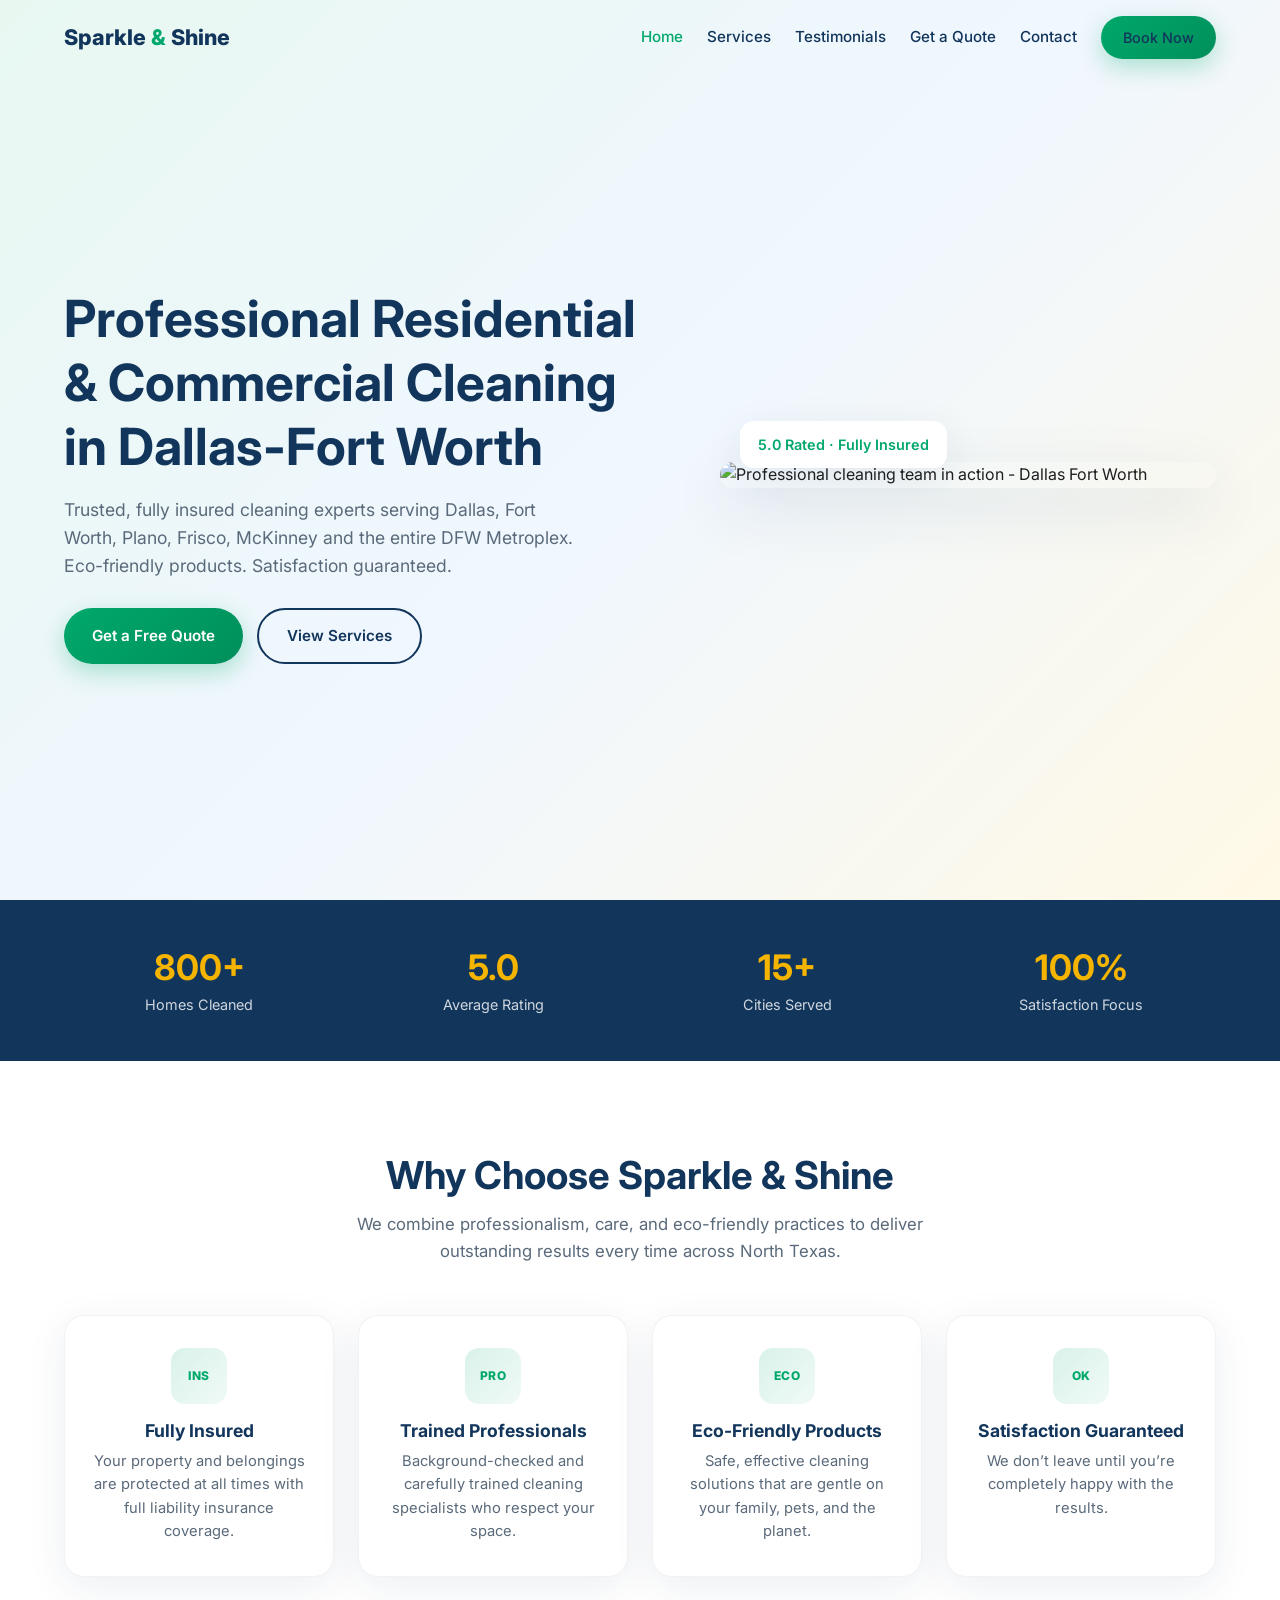
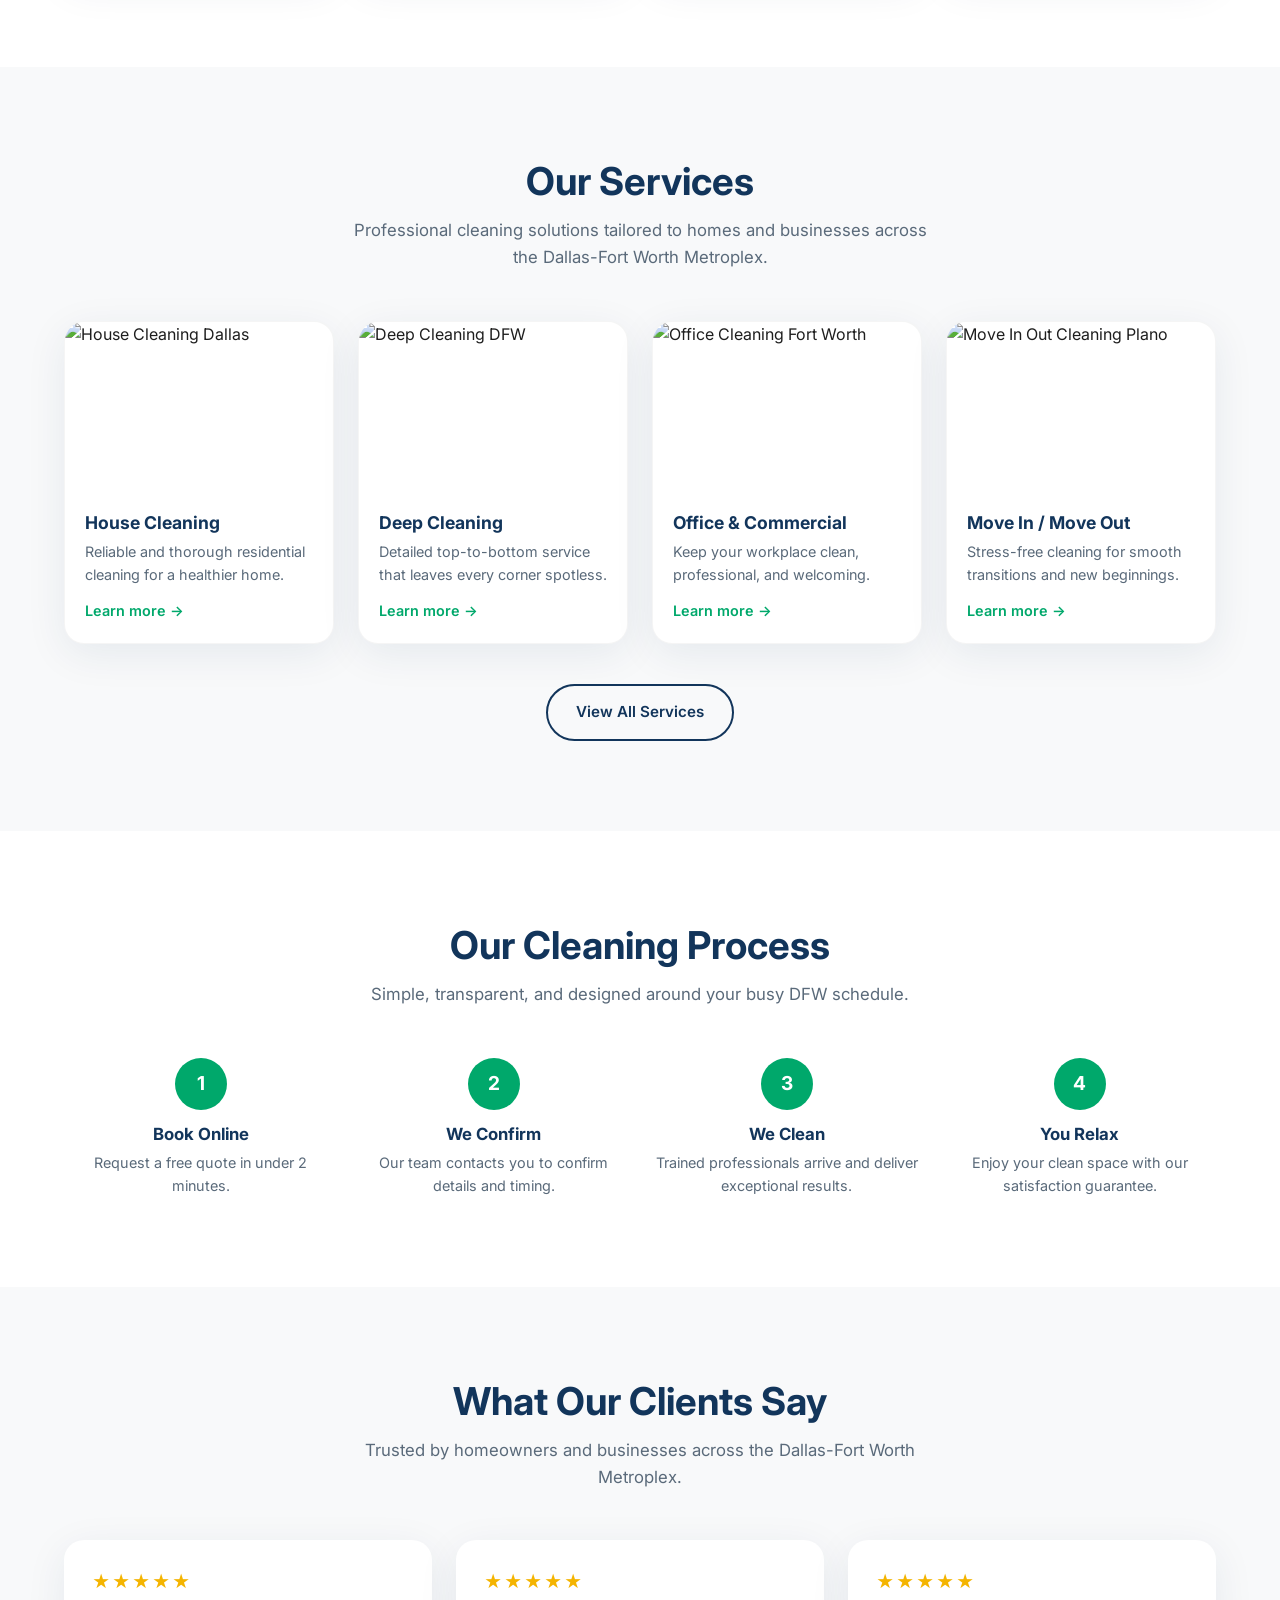
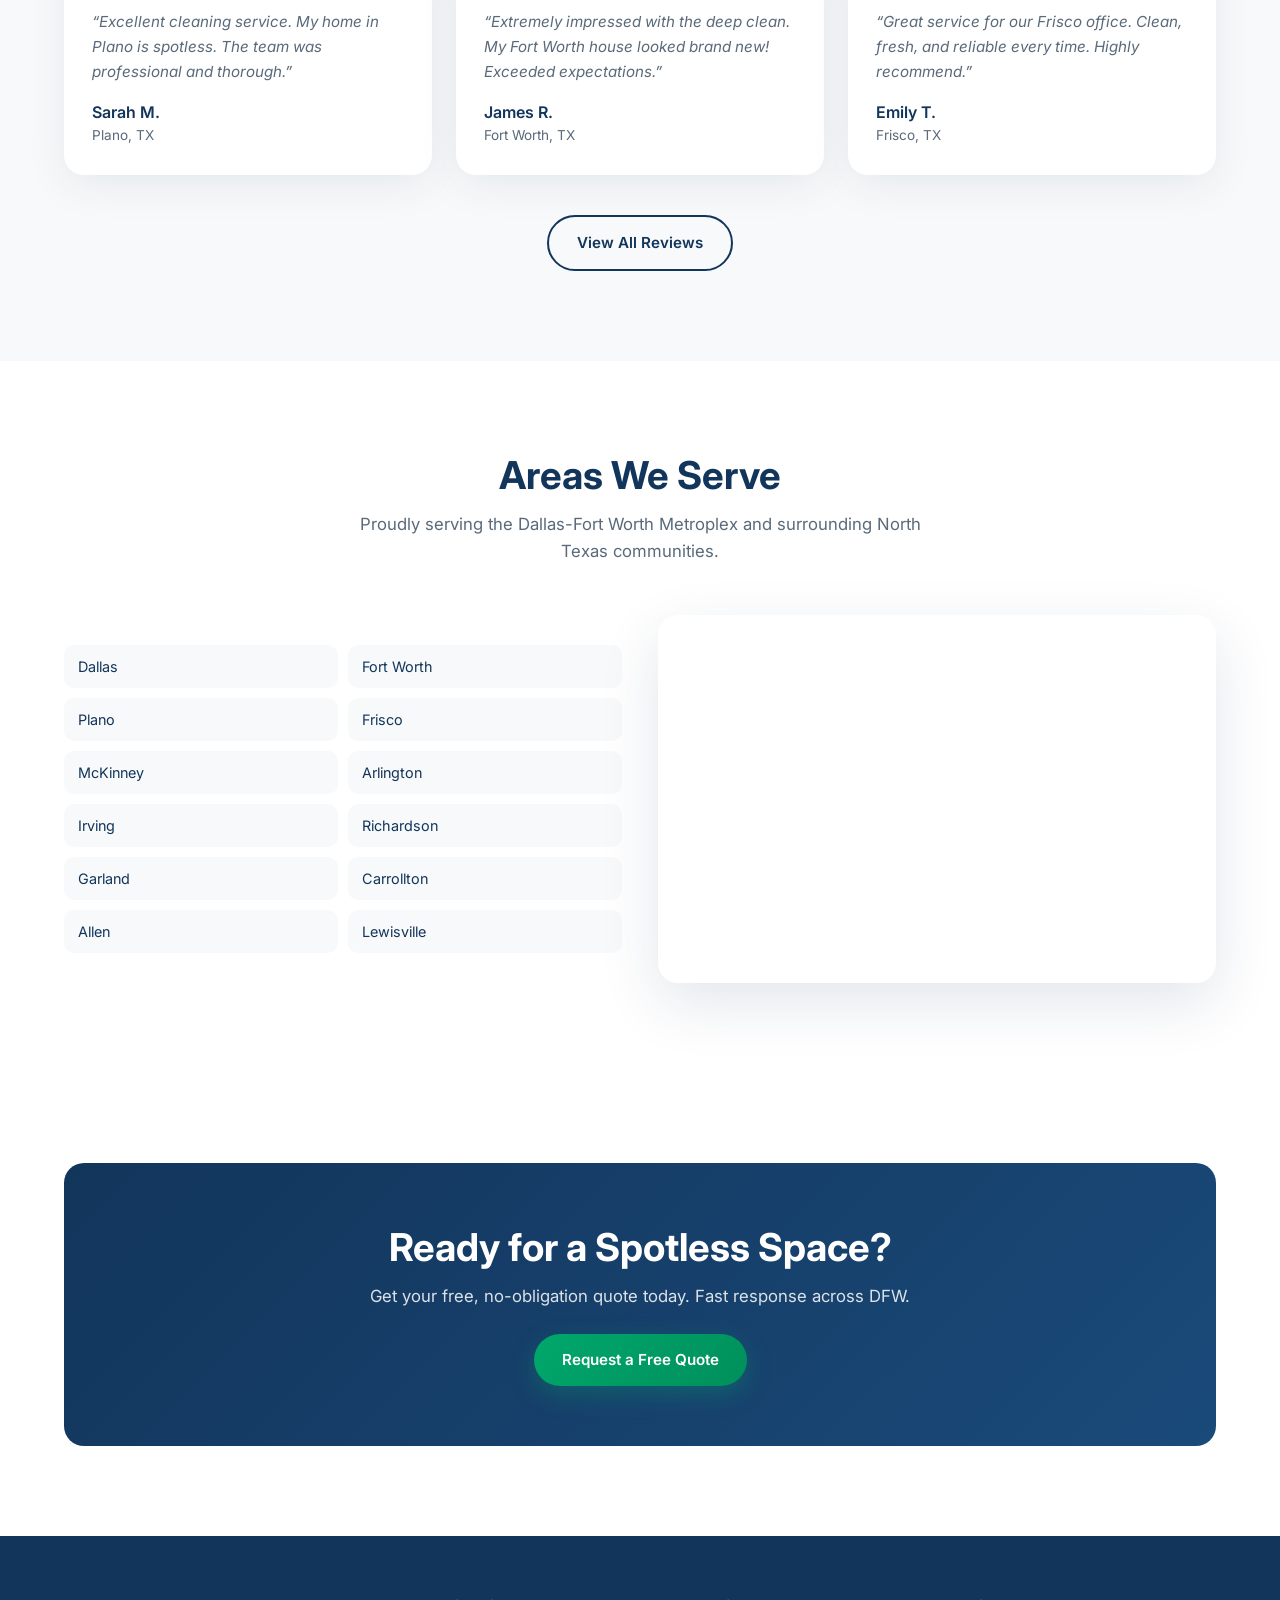
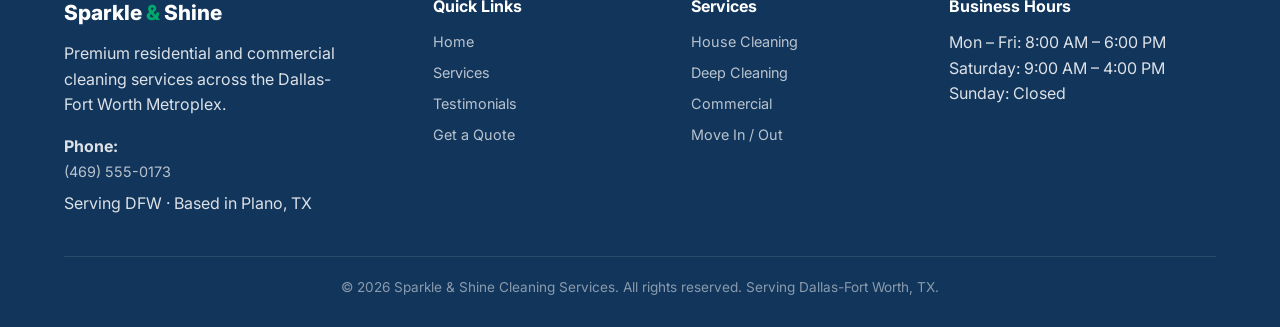
==== commit 67d40596: "Rebrand to US cleaning business in Dallas-Fort Worth, TX. Update all location info, contact, areas s" ====
--- a/index.html
+++ b/index.html
@@ -3,8 +3,8 @@
 <head>
   <meta charset="UTF-8">
   <meta name="viewport" content="width=device-width, initial-scale=1.0">
-  <title>Sparkle & Shine | Professional Cleaning Services in Montréal</title>
-  <meta name="description" content="Premium residential and commercial cleaning services in Montréal, Laval, Longueuil and surrounding areas. Fully insured, eco-friendly, and satisfaction guaranteed.">
+  <title>Sparkle & Shine | Professional Cleaning Services in Dallas-Fort Worth, TX</title>
+  <meta name="description" content="Premium residential and commercial cleaning services in Dallas, Fort Worth, Plano, Frisco, McKinney and surrounding DFW areas. Fully insured, eco-friendly, and satisfaction guaranteed.">
   <link rel="stylesheet" href="style.css">
   <link rel="preconnect" href="https://fonts.googleapis.com">
   <link href="https://fonts.googleapis.com/css2?family=Inter:wght@400;500;600;700;800&display=swap" rel="stylesheet">
@@ -29,15 +29,15 @@
   <section class="hero">
     <div class="container hero-grid">
       <div class="hero-content">
-        <h1>Professional Residential & Commercial Cleaning Services in Montréal</h1>
-        <p>Trusted, fully insured cleaning experts serving Montréal, Laval, Longueuil and Southwestern Quebec. Eco-friendly products. Satisfaction guaranteed.</p>
+        <h1>Professional Residential & Commercial Cleaning in Dallas-Fort Worth</h1>
+        <p>Trusted, fully insured cleaning experts serving Dallas, Fort Worth, Plano, Frisco, McKinney and the entire DFW Metroplex. Eco-friendly products. Satisfaction guaranteed.</p>
         <div class="hero-buttons">
           <a href="quote.html" class="btn btn-primary">Get a Free Quote</a>
           <a href="services.html" class="btn btn-secondary">View Services</a>
         </div>
       </div>
       <div class="hero-image">
-        <img src="images/hero.jpg" alt="Professional cleaning team in Montréal">
+        <img src="https://images.unsplash.com/photo-1581578731548-c64695cc6952?auto=format&fit=crop&w=900&q=80" alt="Professional cleaning team in action - Dallas Fort Worth">
         <div class="hero-badge">5.0 Rated · Fully Insured</div>
       </div>
     </div>
@@ -46,7 +46,7 @@
   <section class="stats">
     <div class="container stats-grid">
       <div class="stat-item">
-        <h3>500+</h3>
+        <h3>800+</h3>
         <p>Homes Cleaned</p>
       </div>
       <div class="stat-item">
@@ -54,8 +54,8 @@
         <p>Average Rating</p>
       </div>
       <div class="stat-item">
-        <h3>12+</h3>
-        <p>Areas Served</p>
+        <h3>15+</h3>
+        <p>Cities Served</p>
       </div>
       <div class="stat-item">
         <h3>100%</h3>
@@ -68,18 +68,18 @@
     <div class="container">
       <div class="section-header">
         <h2>Why Choose Sparkle & Shine</h2>
-        <p class="section-subtitle">We combine professionalism, care, and eco-friendly practices to deliver outstanding results every time.</p>
+        <p class="section-subtitle">We combine professionalism, care, and eco-friendly practices to deliver outstanding results every time across North Texas.</p>
       </div>
       <div class="why-grid">
         <div class="why-card">
           <div class="why-icon">INS</div>
           <h3>Fully Insured</h3>
-          <p>Your property and belongings are protected at all times with full insurance coverage.</p>
+          <p>Your property and belongings are protected at all times with full liability insurance coverage.</p>
         </div>
         <div class="why-card">
           <div class="why-icon">PRO</div>
           <h3>Trained Professionals</h3>
-          <p>Experienced and carefully trained cleaning specialists who respect your space.</p>
+          <p>Background-checked and carefully trained cleaning specialists who respect your space.</p>
         </div>
         <div class="why-card">
           <div class="why-icon">ECO</div>
@@ -99,11 +99,11 @@
     <div class="container">
       <div class="section-header">
         <h2>Our Services</h2>
-        <p class="section-subtitle">Professional cleaning solutions tailored to homes and businesses across Montréal.</p>
+        <p class="section-subtitle">Professional cleaning solutions tailored to homes and businesses across the Dallas-Fort Worth Metroplex.</p>
       </div>
       <div class="services-grid">
         <a href="residential.html" class="service-card">
-          <img src="images/residential.jpg" alt="House Cleaning">
+          <img src="https://images.unsplash.com/photo-1556911220-bff31c812dba?auto=format&fit=crop&w=600&q=80" alt="House Cleaning Dallas">
           <div class="service-body">
             <h3>House Cleaning</h3>
             <p>Reliable and thorough residential cleaning for a healthier home.</p>
@@ -111,7 +111,7 @@
           </div>
         </a>
         <a href="deep-cleaning.html" class="service-card">
-          <img src="images/deep.jpg" alt="Deep Cleaning">
+          <img src="https://images.unsplash.com/photo-1584622650111-993a426fbf0a?auto=format&fit=crop&w=600&q=80" alt="Deep Cleaning DFW">
           <div class="service-body">
             <h3>Deep Cleaning</h3>
             <p>Detailed top-to-bottom service that leaves every corner spotless.</p>
@@ -119,7 +119,7 @@
           </div>
         </a>
         <a href="commercial.html" class="service-card">
-          <img src="images/commercial.jpg" alt="Office Cleaning">
+          <img src="https://images.unsplash.com/photo-1497366216548-37526070297c?auto=format&fit=crop&w=600&q=80" alt="Office Cleaning Fort Worth">
           <div class="service-body">
             <h3>Office & Commercial</h3>
             <p>Keep your workplace clean, professional, and welcoming.</p>
@@ -127,7 +127,7 @@
           </div>
         </a>
         <a href="move-in-out.html" class="service-card">
-          <img src="images/move.jpg" alt="Move In Out Cleaning">
+          <img src="https://images.unsplash.com/photo-1560448204-e02f11c3d0e2?auto=format&fit=crop&w=600&q=80" alt="Move In Out Cleaning Plano">
           <div class="service-body">
             <h3>Move In / Move Out</h3>
             <p>Stress-free cleaning for smooth transitions and new beginnings.</p>
@@ -145,7 +145,7 @@
     <div class="container">
       <div class="section-header">
         <h2>Our Cleaning Process</h2>
-        <p class="section-subtitle">Simple, transparent, and designed around your schedule.</p>
+        <p class="section-subtitle">Simple, transparent, and designed around your busy DFW schedule.</p>
       </div>
       <div class="process-grid">
         <div class="process-step">
@@ -176,26 +176,26 @@
     <div class="container">
       <div class="section-header">
         <h2>What Our Clients Say</h2>
-        <p class="section-subtitle">Trusted by homeowners and businesses across Greater Montréal.</p>
+        <p class="section-subtitle">Trusted by homeowners and businesses across the Dallas-Fort Worth Metroplex.</p>
       </div>
       <div class="testimonials-grid">
         <div class="testimonial-card">
           <div class="stars">★★★★★</div>
-          <p>“Excellent cleaning service. My home is spotless. The work was done professionally and thoroughly.”</p>
-          <div class="testimonial-author">Brendaline</div>
-          <div class="testimonial-location">Montréal</div>
+          <p>“Excellent cleaning service. My home in Plano is spotless. The team was professional and thorough.”</p>
+          <div class="testimonial-author">Sarah M.</div>
+          <div class="testimonial-location">Plano, TX</div>
         </div>
         <div class="testimonial-card">
           <div class="stars">★★★★★</div>
-          <p>“Extremely impressed with the cleaning. My home was very clean! Exceeded my expectations.”</p>
-          <div class="testimonial-author">Do Santos</div>
-          <div class="testimonial-location">LaSalle</div>
+          <p>“Extremely impressed with the deep clean. My Fort Worth house looked brand new! Exceeded expectations.”</p>
+          <div class="testimonial-author">James R.</div>
+          <div class="testimonial-location">Fort Worth, TX</div>
         </div>
         <div class="testimonial-card">
           <div class="stars">★★★★★</div>
-          <p>“Great service. My space is clean and fresh. I highly recommend them.”</p>
-          <div class="testimonial-author">Churchill</div>
-          <div class="testimonial-location">Montréal</div>
+          <p>“Great service for our Frisco office. Clean, fresh, and reliable every time. Highly recommend.”</p>
+          <div class="testimonial-author">Emily T.</div>
+          <div class="testimonial-location">Frisco, TX</div>
         </div>
       </div>
       <div style="text-align: center; margin-top: 40px;">
@@ -208,27 +208,27 @@
     <div class="container">
       <div class="section-header">
         <h2>Areas We Serve</h2>
-        <p class="section-subtitle">Proudly serving Montréal and Southwestern Quebec.</p>
+        <p class="section-subtitle">Proudly serving the Dallas-Fort Worth Metroplex and surrounding North Texas communities.</p>
       </div>
       <div class="areas-grid">
         <div>
           <div class="areas-list">
-            <span>Montréal</span>
-            <span>Laval</span>
-            <span>Longueuil</span>
-            <span>Westmount</span>
-            <span>Verdun</span>
-            <span>Côte-des-Neiges</span>
-            <span>NDG</span>
-            <span>Plateau</span>
-            <span>Ville-Marie</span>
-            <span>Outremont</span>
-            <span>Saint-Laurent</span>
-            <span>Brossard</span>
+            <span>Dallas</span>
+            <span>Fort Worth</span>
+            <span>Plano</span>
+            <span>Frisco</span>
+            <span>McKinney</span>
+            <span>Arlington</span>
+            <span>Irving</span>
+            <span>Richardson</span>
+            <span>Garland</span>
+            <span>Carrollton</span>
+            <span>Allen</span>
+            <span>Lewisville</span>
           </div>
         </div>
         <div class="map-card">
-          <iframe src="https://www.google.com/maps?q=Montréal,Quebec&output=embed" loading="lazy" referrerpolicy="no-referrer-when-downgrade"></iframe>
+          <iframe src="https://www.google.com/maps?q=Dallas,Texas&output=embed" loading="lazy" referrerpolicy="no-referrer-when-downgrade"></iframe>
         </div>
       </div>
     </div>
@@ -238,7 +238,7 @@
     <div class="container">
       <div class="cta-banner">
         <h2>Ready for a Spotless Space?</h2>
-        <p>Get your free, no-obligation quote today. Fast response guaranteed.</p>
+        <p>Get your free, no-obligation quote today. Fast response across DFW.</p>
         <a href="quote.html" class="btn btn-primary">Request a Free Quote</a>
       </div>
     </div>
@@ -249,9 +249,9 @@
       <div class="footer-grid">
         <div>
           <div class="footer-brand">Sparkle <span>&</span> Shine</div>
-          <p style="margin-bottom: 16px; max-width: 280px;">Premium residential and commercial cleaning services across Greater Montréal.</p>
-          <p><strong>Phone:</strong> <a href="tel:+15142325765">+1 514-232-5765</a></p>
-          <p style="margin-top: 8px;">153–211 Riverview, LaSalle, Montréal, QC</p>
+          <p style="margin-bottom: 16px; max-width: 280px;">Premium residential and commercial cleaning services across the Dallas-Fort Worth Metroplex.</p>
+          <p><strong>Phone:</strong> <a href="tel:+14695550173">(469) 555-0173</a></p>
+          <p style="margin-top: 8px;">Serving DFW · Based in Plano, TX</p>
         </div>
         <div>
           <h4>Quick Links</h4>
@@ -275,7 +275,7 @@
         </div>
       </div>
       <div class="footer-bottom">
-        <p>© 2026 Sparkle & Shine Cleaning Services. All rights reserved.</p>
+        <p>© 2026 Sparkle & Shine Cleaning Services. All rights reserved. Serving Dallas-Fort Worth, TX.</p>
       </div>
     </div>
   </footer>
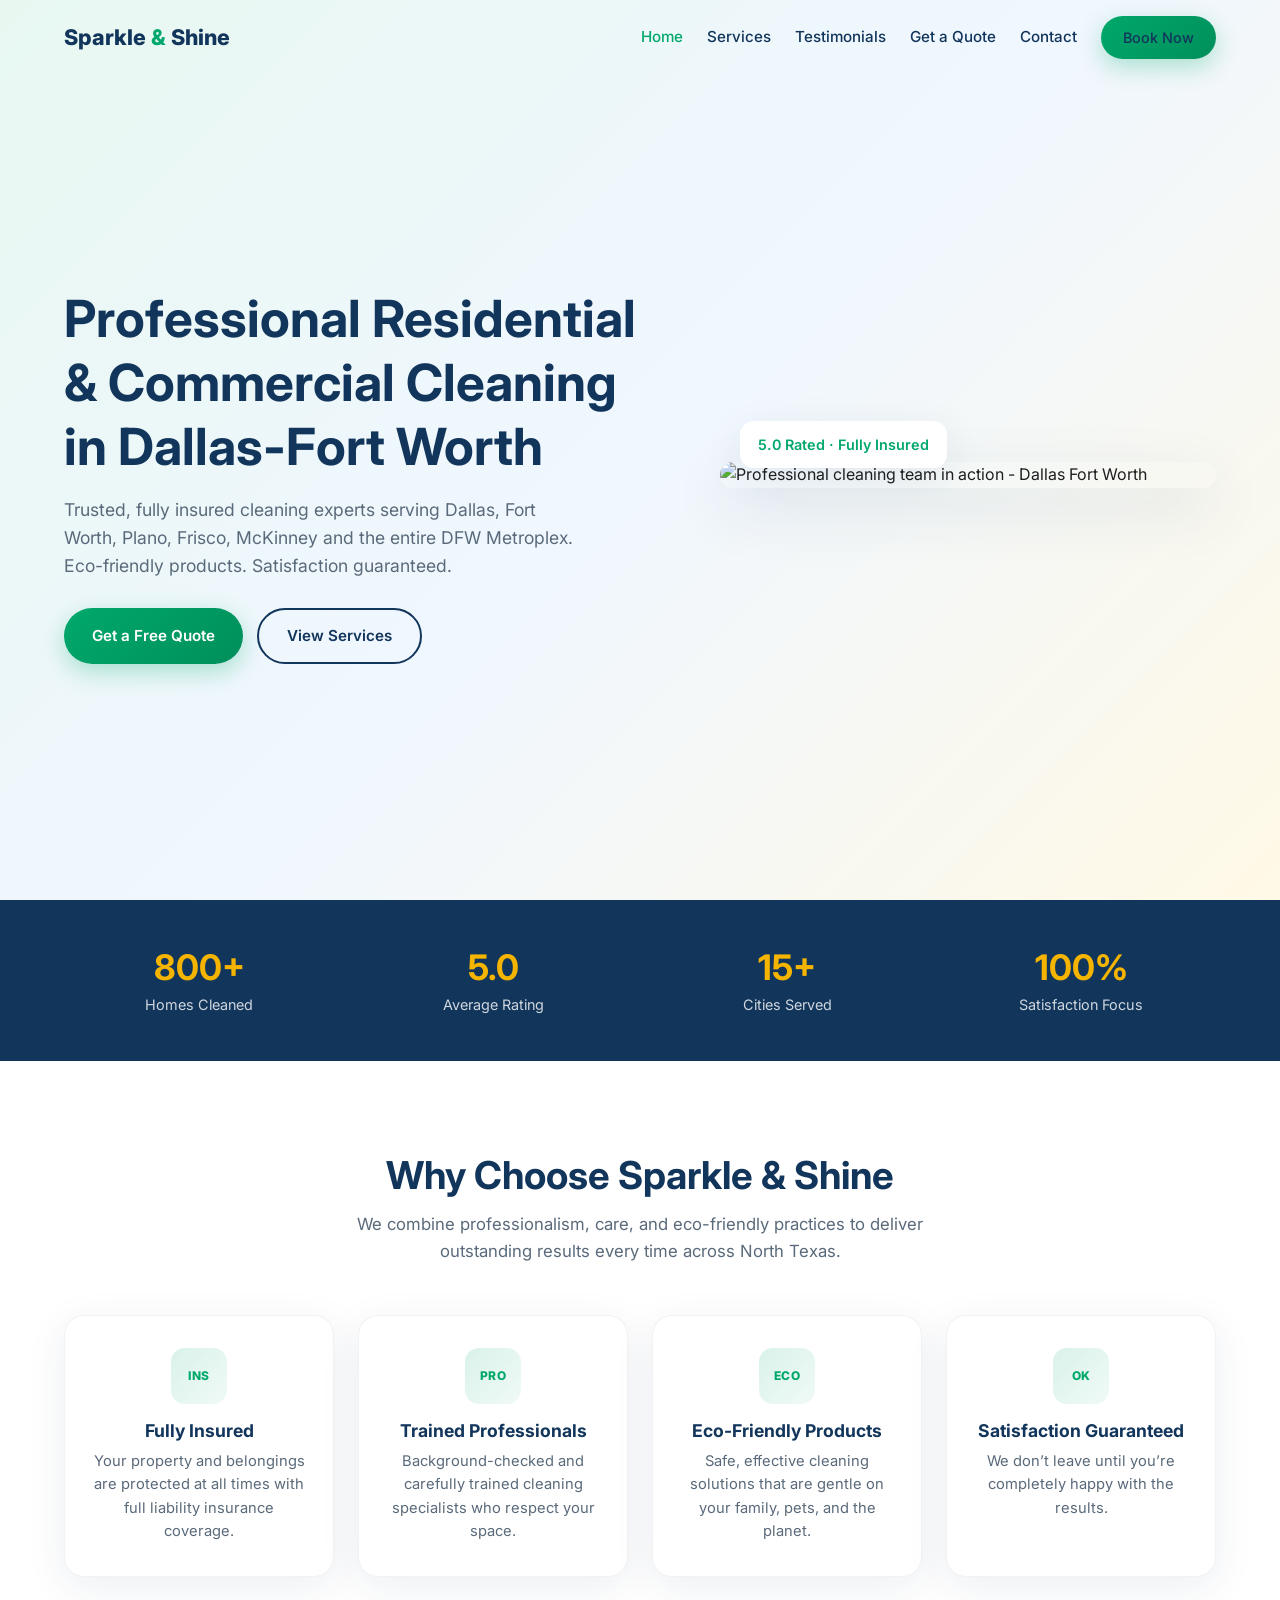
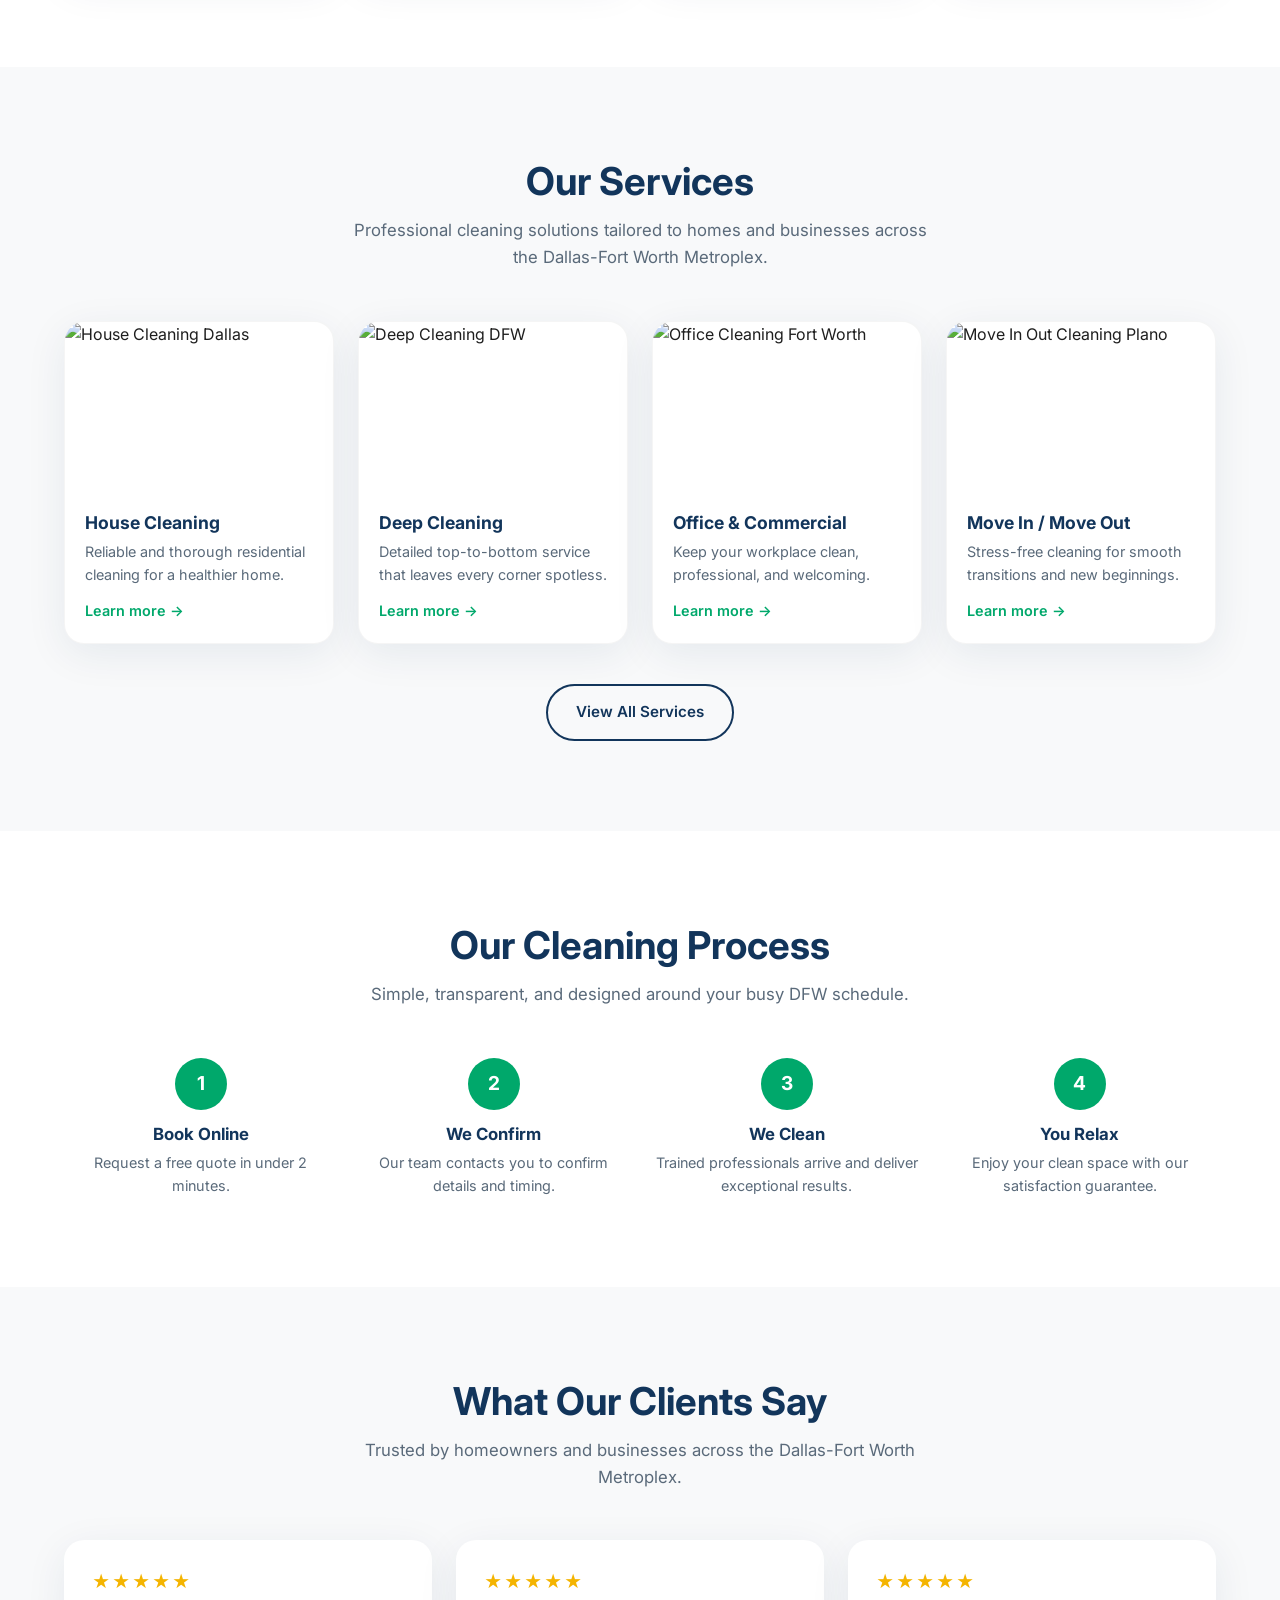
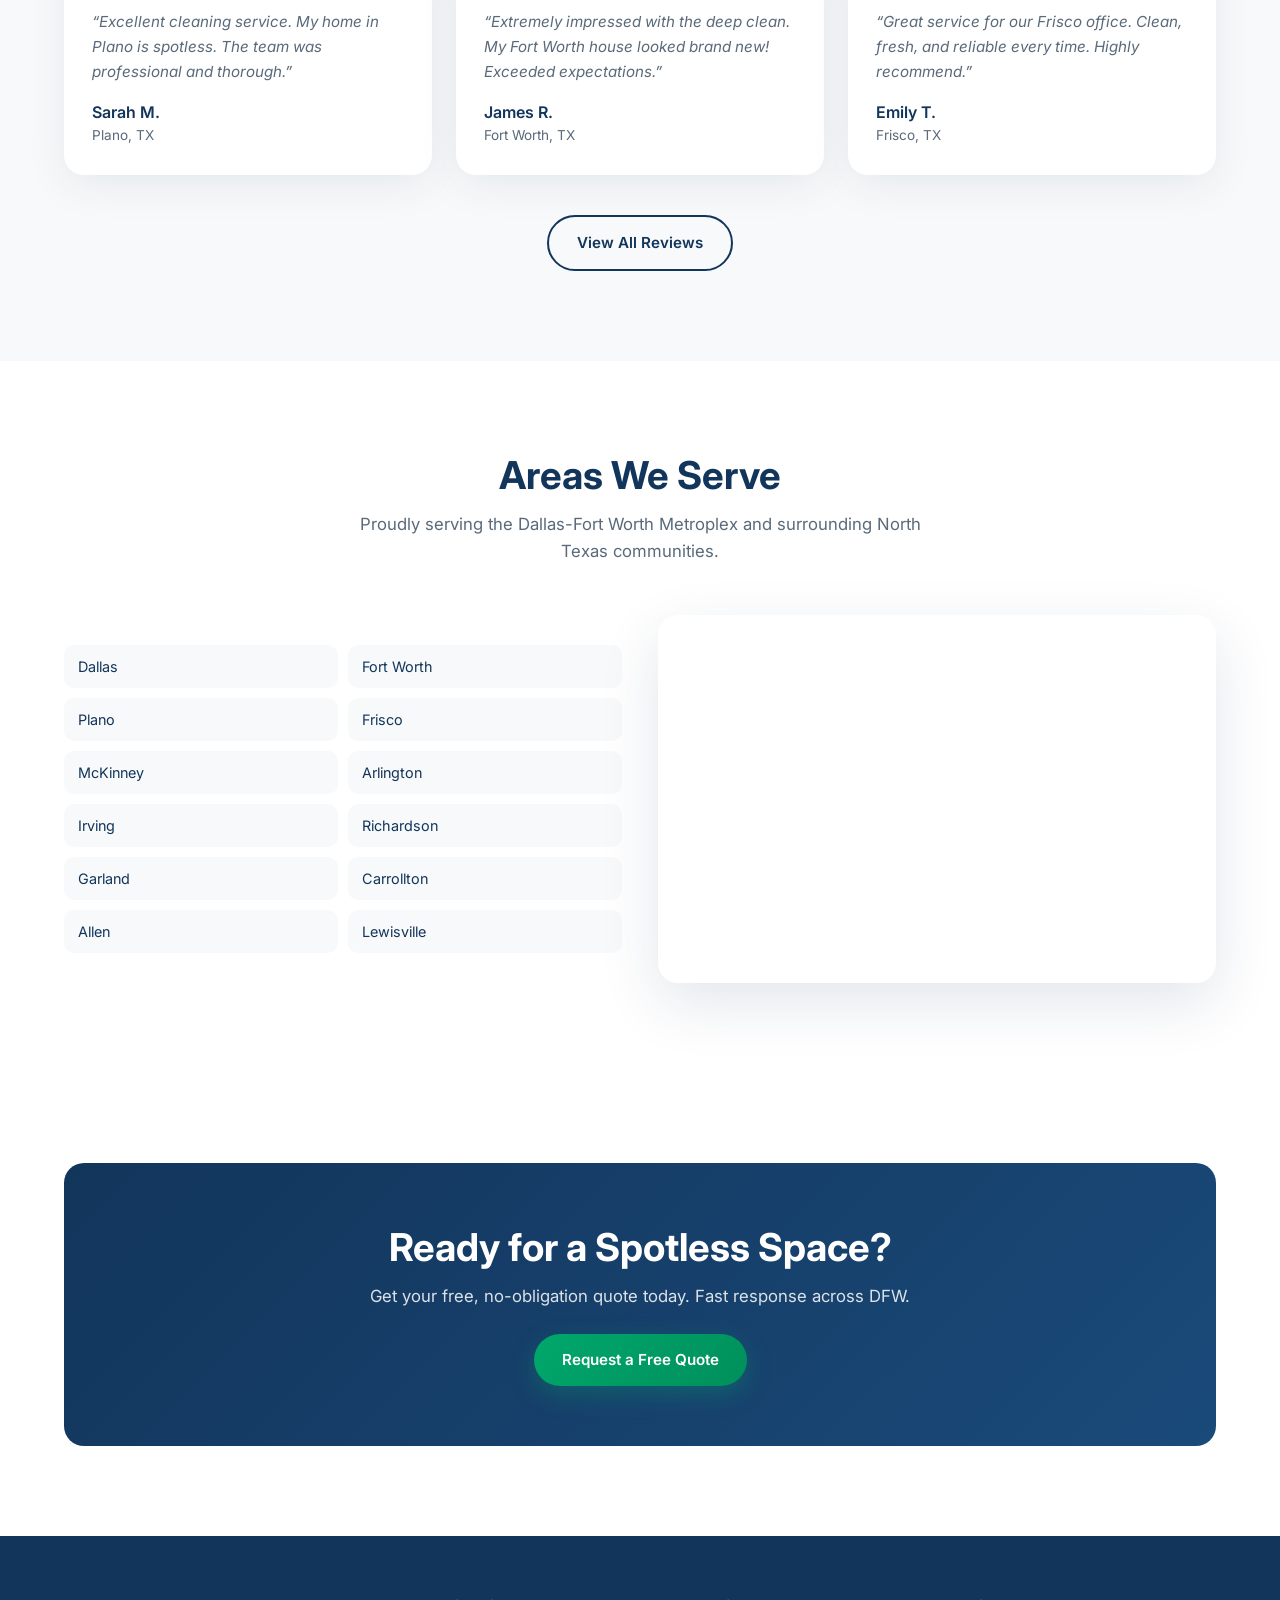
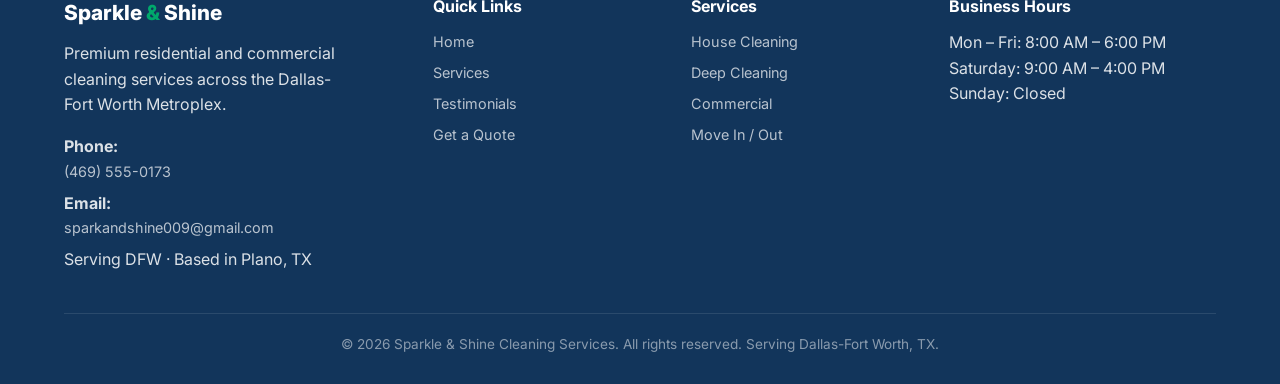
==== commit a7b01583: "Add sparkandshine009@gmail.com to remaining footers (index, services, testimonials, residential)." ====
--- a/index.html
+++ b/index.html
@@ -251,6 +251,7 @@
           <div class="footer-brand">Sparkle <span>&</span> Shine</div>
           <p style="margin-bottom: 16px; max-width: 280px;">Premium residential and commercial cleaning services across the Dallas-Fort Worth Metroplex.</p>
           <p><strong>Phone:</strong> <a href="tel:+14695550173">(469) 555-0173</a></p>
+          <p style="margin-top: 8px;"><strong>Email:</strong> <a href="mailto:sparkandshine009@gmail.com">sparkandshine009@gmail.com</a></p>
           <p style="margin-top: 8px;">Serving DFW · Based in Plano, TX</p>
         </div>
         <div>
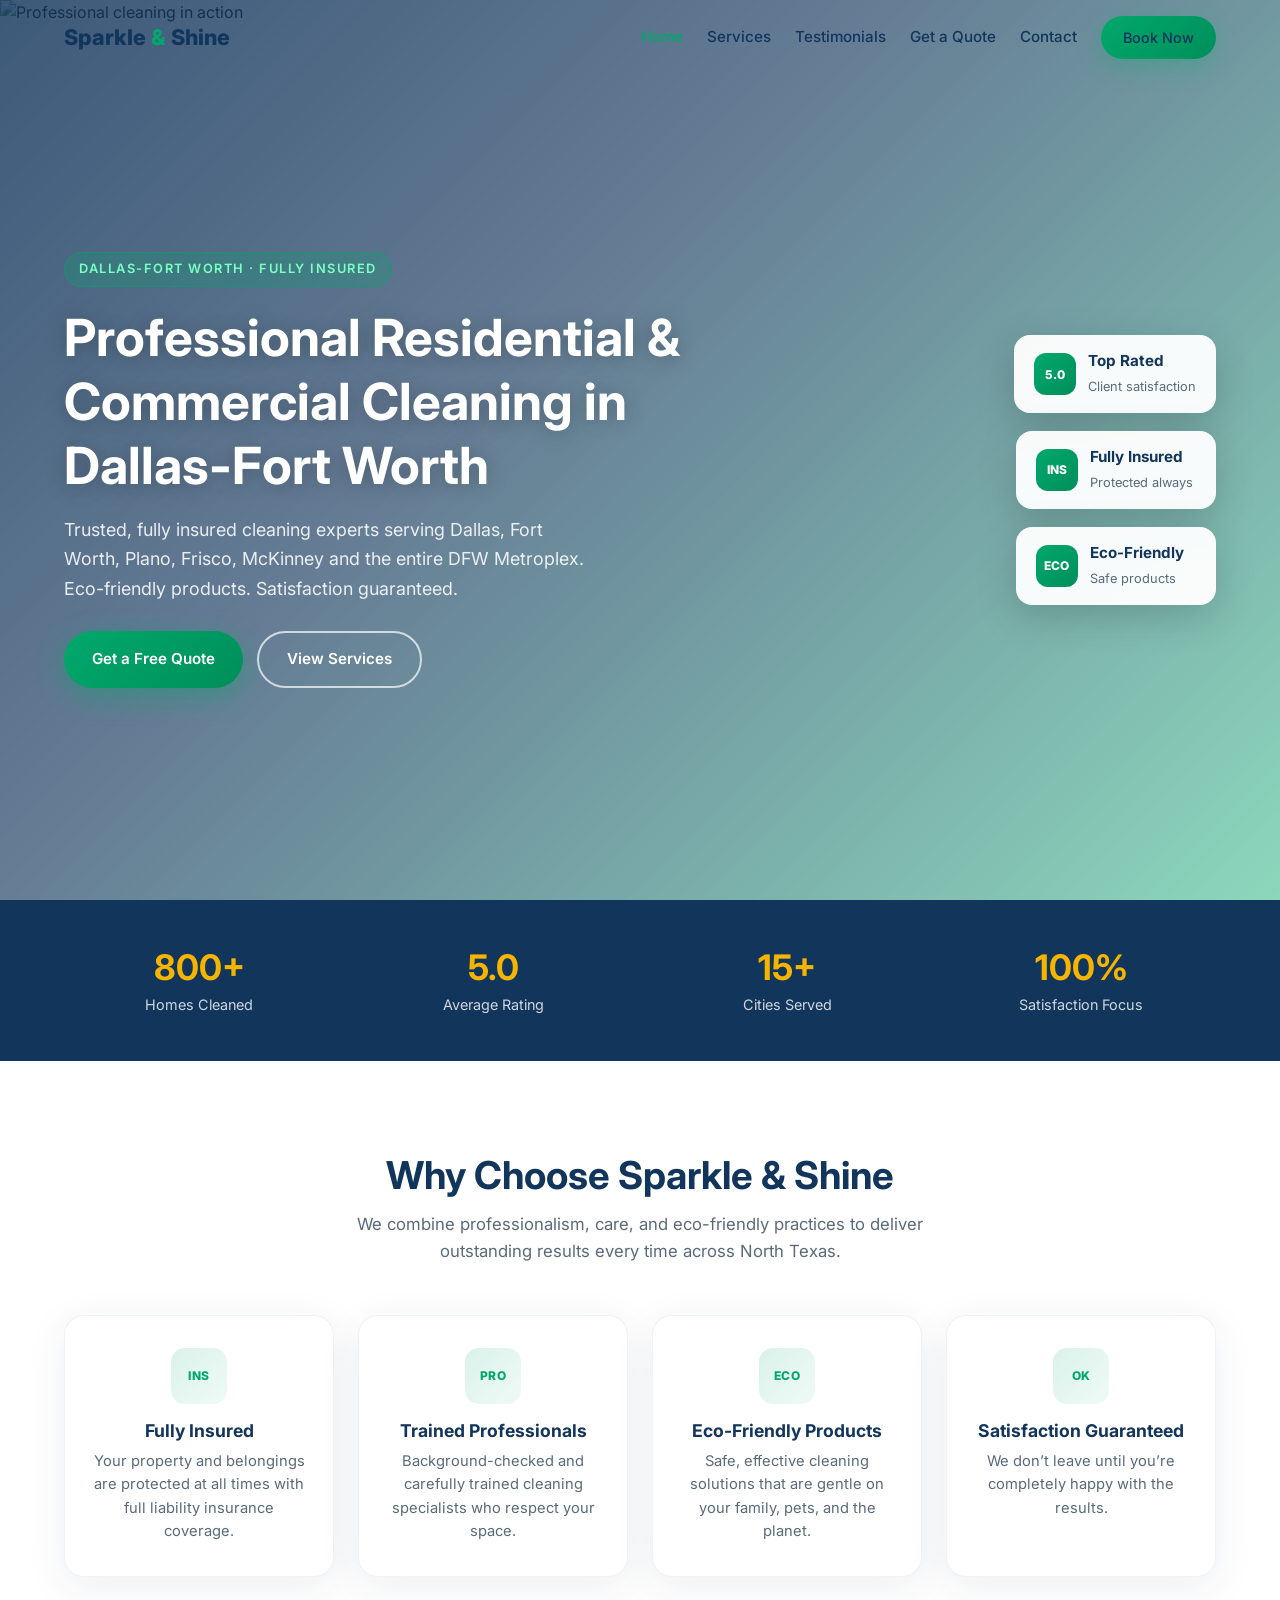
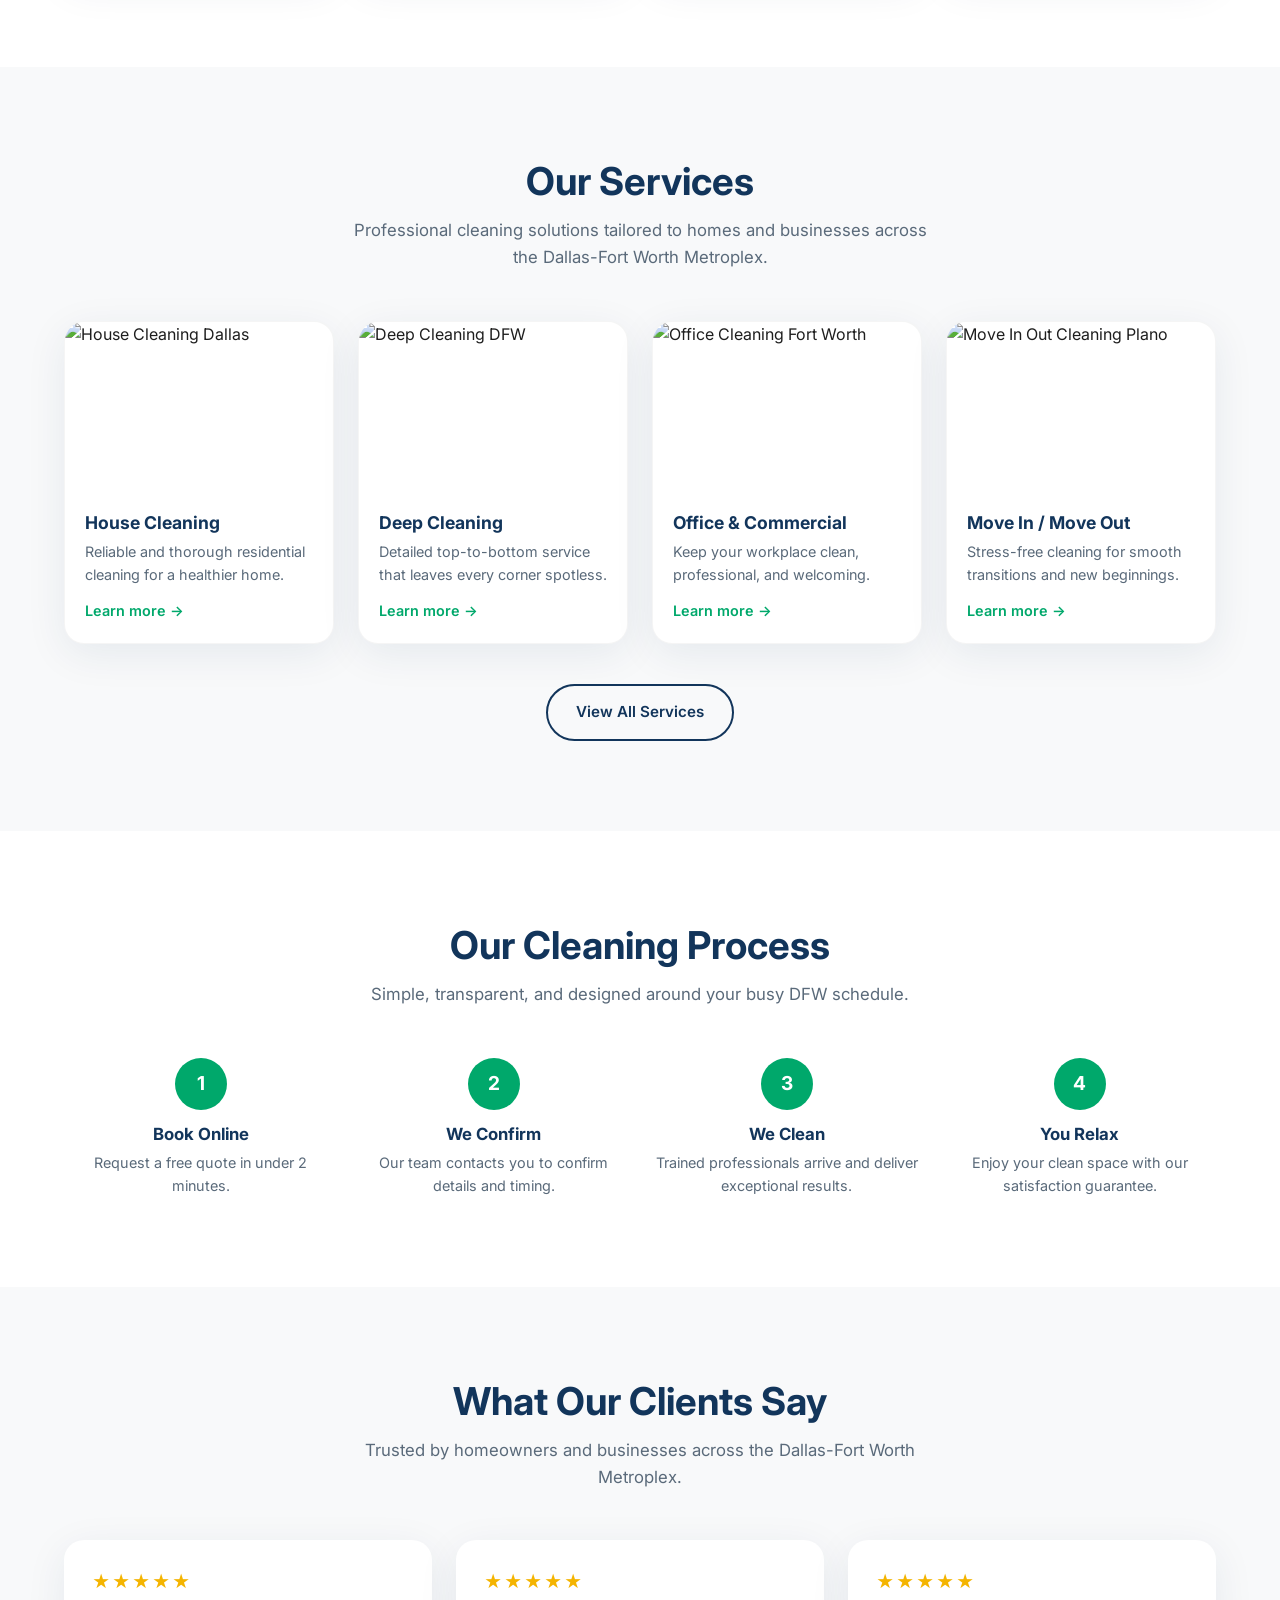
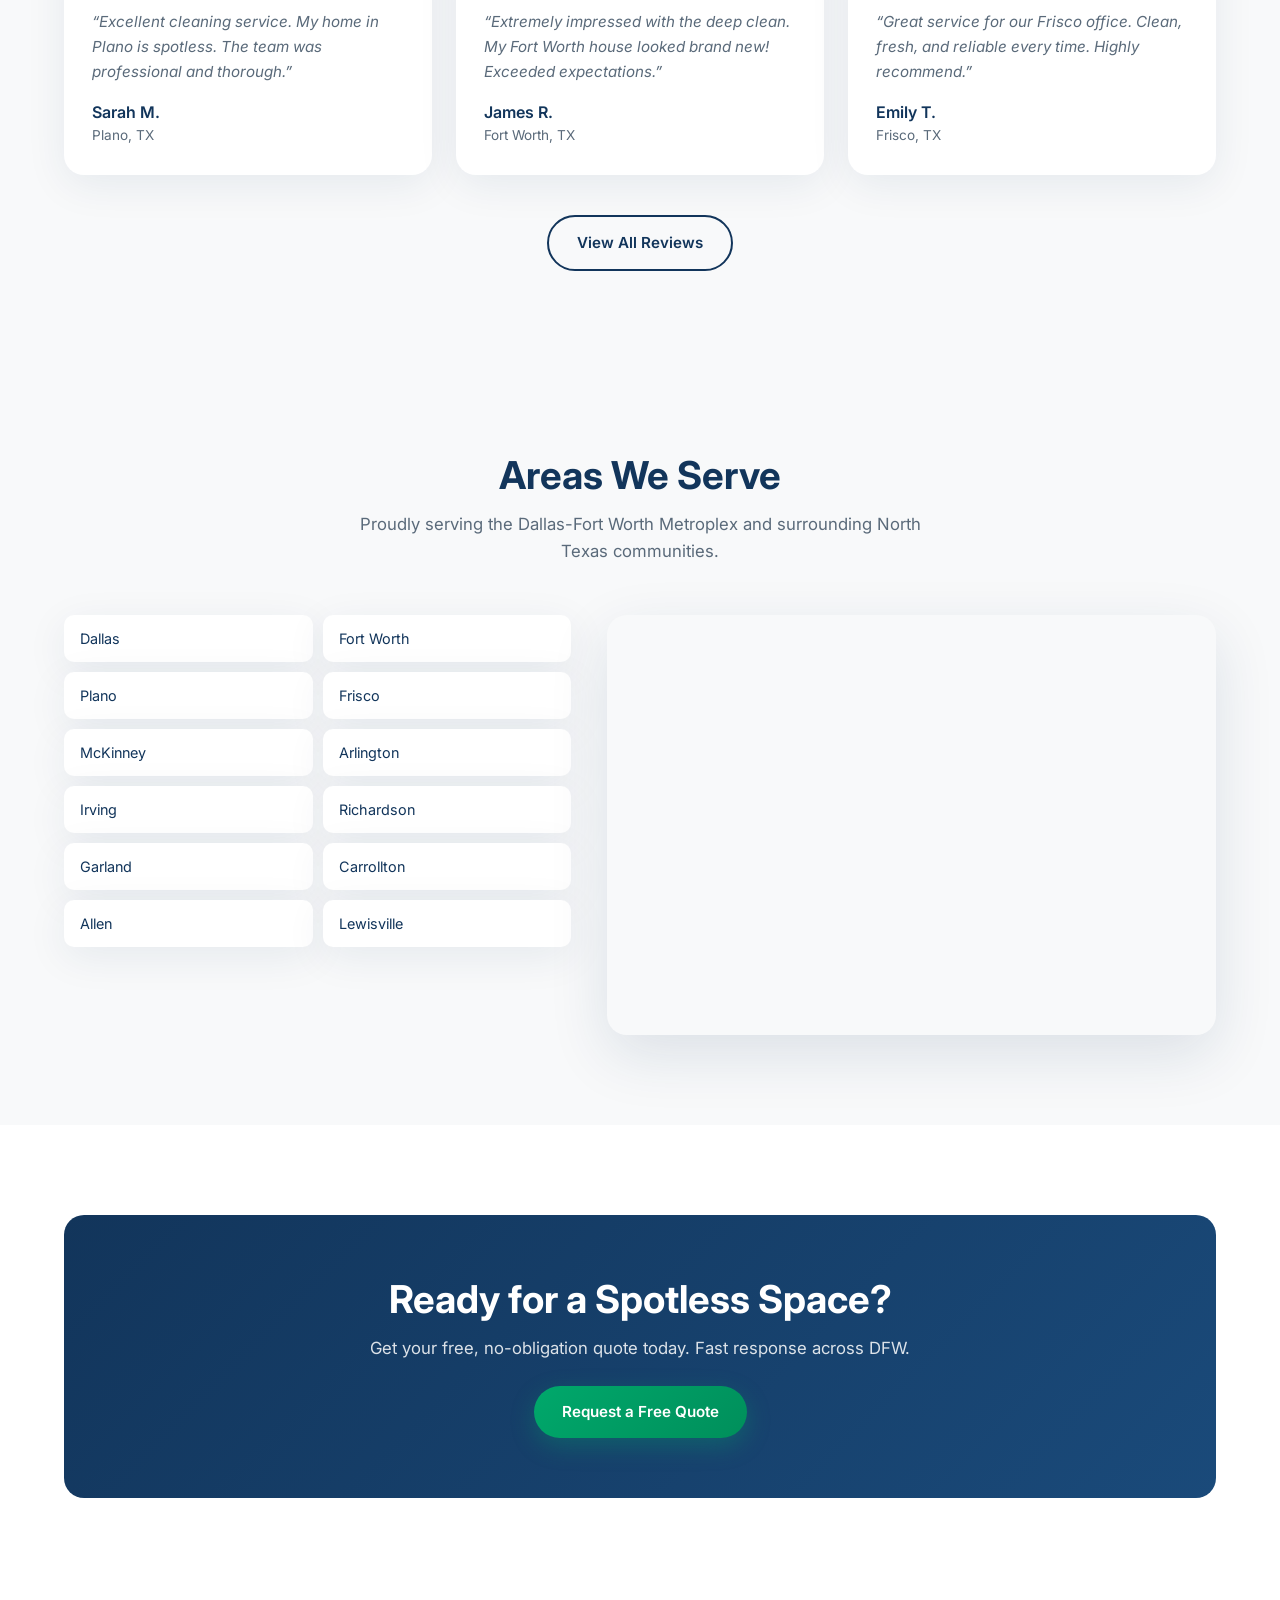
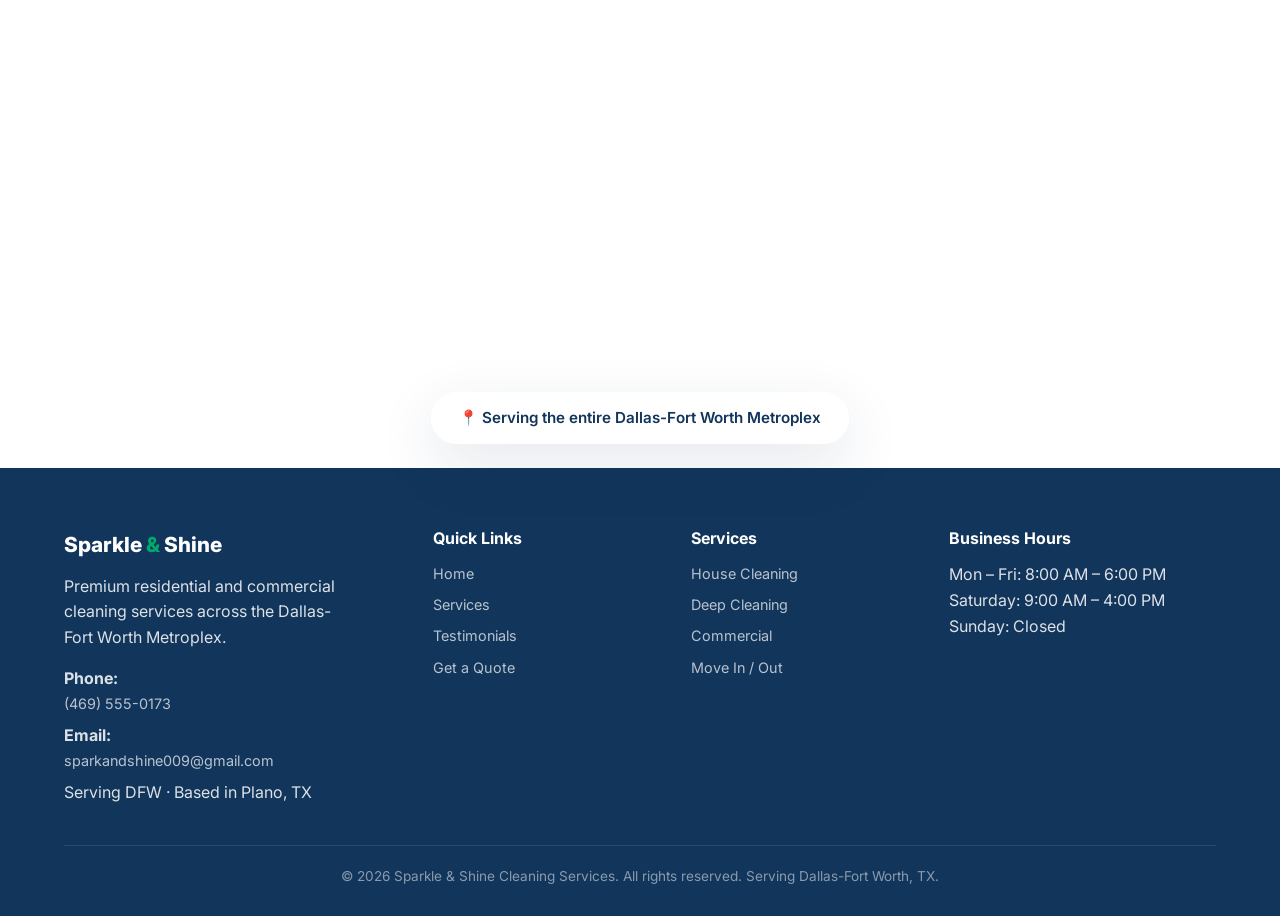
==== commit b211b69b: "Update index.html with live animated hero, floating badges, large map section, and new theme structu" ====
--- a/index.html
+++ b/index.html
@@ -26,19 +26,65 @@
     </div>
   </header>
 
-  <section class="hero">
-    <div class="container hero-grid">
-      <div class="hero-content">
-        <h1>Professional Residential & Commercial Cleaning in Dallas-Fort Worth</h1>
-        <p>Trusted, fully insured cleaning experts serving Dallas, Fort Worth, Plano, Frisco, McKinney and the entire DFW Metroplex. Eco-friendly products. Satisfaction guaranteed.</p>
-        <div class="hero-buttons">
-          <a href="quote.html" class="btn btn-primary">Get a Free Quote</a>
-          <a href="services.html" class="btn btn-secondary">View Services</a>
-        </div>
-      </div>
-      <div class="hero-image">
-        <img src="https://images.unsplash.com/photo-1581578731548-c64695cc6952?auto=format&fit=crop&w=900&q=80" alt="Professional cleaning team in action - Dallas Fort Worth">
-        <div class="hero-badge">5.0 Rated · Fully Insured</div>
+  <!-- LIVE ANIMATED HERO -->
+  <section class="hero" id="hero">
+    <div class="hero-bg">
+      <!-- Ken Burns live photo (fallback for reduced-motion & slow connections) -->
+      <img src="https://images.unsplash.com/photo-1581578731548-c64695cc6952?auto=format&fit=crop&w=1600&q=85" alt="Professional cleaning in action" id="hero-fallback">
+    </div>
+    <div class="hero-overlay"></div>
+
+    <!-- Sparkle particles -->
+    <div class="hero-particles" aria-hidden="true">
+      <span class="particle"></span>
+      <span class="particle"></span>
+      <span class="particle"></span>
+      <span class="particle"></span>
+      <span class="particle"></span>
+      <span class="particle"></span>
+      <span class="particle"></span>
+      <span class="particle"></span>
+      <span class="particle"></span>
+      <span class="particle"></span>
+      <span class="particle"></span>
+      <span class="particle"></span>
+    </div>
+
+    <div class="hero-content-wrap">
+      <div class="container hero-grid">
+        <div class="hero-content">
+          <span class="eyebrow">Dallas-Fort Worth · Fully Insured</span>
+          <h1>Professional Residential & Commercial Cleaning in Dallas-Fort Worth</h1>
+          <p>Trusted, fully insured cleaning experts serving Dallas, Fort Worth, Plano, Frisco, McKinney and the entire DFW Metroplex. Eco-friendly products. Satisfaction guaranteed.</p>
+          <div class="hero-buttons">
+            <a href="quote.html" class="btn btn-primary">Get a Free Quote</a>
+            <a href="services.html" class="btn btn-secondary">View Services</a>
+          </div>
+        </div>
+
+        <div class="hero-badges">
+          <div class="float-badge">
+            <div class="icon">5.0</div>
+            <div class="text">
+              <strong>Top Rated</strong>
+              <span>Client satisfaction</span>
+            </div>
+          </div>
+          <div class="float-badge">
+            <div class="icon">INS</div>
+            <div class="text">
+              <strong>Fully Insured</strong>
+              <span>Protected always</span>
+            </div>
+          </div>
+          <div class="float-badge">
+            <div class="icon">ECO</div>
+            <div class="text">
+              <strong>Eco-Friendly</strong>
+              <span>Safe products</span>
+            </div>
+          </div>
+        </div>
       </div>
     </div>
   </section>
@@ -204,7 +250,8 @@
     </div>
   </section>
 
-  <section class="section">
+  <!-- Areas + Map -->
+  <section class="section areas-section">
     <div class="container">
       <div class="section-header">
         <h2>Areas We Serve</h2>
@@ -228,7 +275,7 @@
           </div>
         </div>
         <div class="map-card">
-          <iframe src="https://www.google.com/maps?q=Dallas,Texas&output=embed" loading="lazy" referrerpolicy="no-referrer-when-downgrade"></iframe>
+          <iframe src="https://www.google.com/maps?q=Dallas,Texas&output=embed" loading="lazy" referrerpolicy="no-referrer-when-downgrade" title="Service area map"></iframe>
         </div>
       </div>
     </div>
@@ -242,6 +289,12 @@
         <a href="quote.html" class="btn btn-primary">Request a Free Quote</a>
       </div>
     </div>
+  </section>
+
+  <!-- LARGE MAP AT BOTTOM -->
+  <section class="large-map-section">
+    <iframe class="map-full" src="https://www.google.com/maps?q=Dallas-Fort+Worth,Texas&output=embed" loading="lazy" referrerpolicy="no-referrer-when-downgrade" title="Dallas Fort Worth service map"></iframe>
+    <div class="map-overlay-label">📍 Serving the entire Dallas-Fort Worth Metroplex</div>
   </section>
 
   <footer id="contact">
@@ -282,16 +335,39 @@
   </footer>
 
   <script>
+    // Navbar scroll
     const navbar = document.getElementById('navbar');
     window.addEventListener('scroll', () => {
       navbar.classList.toggle('scrolled', window.scrollY > 50);
     });
+
+    // Mobile menu
     const toggle = document.getElementById('menu-toggle');
     const navLinks = document.getElementById('nav-links');
     toggle.addEventListener('click', () => navLinks.classList.toggle('open'));
     navLinks.querySelectorAll('a').forEach(link => {
       link.addEventListener('click', () => navLinks.classList.remove('open'));
     });
+
+    // Pause Ken Burns / particles when hero is out of view (performance)
+    const hero = document.getElementById('hero');
+    const heroBg = document.querySelector('.hero-bg img');
+    const particles = document.querySelector('.hero-particles');
+
+    if ('IntersectionObserver' in window) {
+      const observer = new IntersectionObserver((entries) => {
+        entries.forEach(entry => {
+          if (entry.isIntersecting) {
+            if (heroBg) heroBg.style.animationPlayState = 'running';
+            if (particles) particles.style.animationPlayState = 'running';
+          } else {
+            if (heroBg) heroBg.style.animationPlayState = 'paused';
+            if (particles) particles.style.animationPlayState = 'paused';
+          }
+        });
+      }, { threshold: 0.1 });
+      observer.observe(hero);
+    }
   </script>
 </body>
 </html>
--- a/style.css
+++ b/style.css
@@ -1,5 +1,6 @@
 /* ============================================
    SPARKLE & SHINE - Premium Design System
+   Live Animated Hero Edition
    ============================================ */
 
 :root {
@@ -125,42 +126,219 @@
   padding: 4px 8px;
 }
 
-/* Hero */
+/* ========== LIVE ANIMATED HERO ========== */
 .hero {
   min-height: 100vh;
-  background: linear-gradient(135deg, #e8f8f1 0%, #f0f7ff 50%, #fff9e6 100%);
   display: flex;
   align-items: center;
   position: relative;
   overflow: hidden;
-  padding: 120px 0 70px;
+  padding: 120px 0 80px;
+}
+
+/* Background layer with Ken Burns */
+.hero-bg {
+  position: absolute;
+  inset: 0;
+  z-index: 0;
+  overflow: hidden;
+}
+
+.hero-bg img,
+.hero-bg video {
+  width: 100%;
+  height: 100%;
+  object-fit: cover;
+  animation: kenBurns 25s ease-in-out infinite alternate;
+  will-change: transform;
+}
+
+@keyframes kenBurns {
+  0%   { transform: scale(1) translate(0, 0); }
+  100% { transform: scale(1.12) translate(-2%, -1%); }
+}
+
+/* Dark gradient overlay for text contrast */
+.hero-overlay {
+  position: absolute;
+  inset: 0;
+  z-index: 1;
+  background: linear-gradient(
+    135deg,
+    rgba(18, 53, 91, 0.82) 0%,
+    rgba(18, 53, 91, 0.65) 40%,
+    rgba(0, 168, 107, 0.45) 100%
+  );
+}
+
+/* Sparkle / particle layer */
+.hero-particles {
+  position: absolute;
+  inset: 0;
+  z-index: 2;
+  pointer-events: none;
+  overflow: hidden;
+}
+
+.particle {
+  position: absolute;
+  width: 6px;
+  height: 6px;
+  background: rgba(255, 255, 255, 0.7);
+  border-radius: 50%;
+  box-shadow: 0 0 8px rgba(244, 180, 0, 0.6), 0 0 16px rgba(0, 168, 107, 0.4);
+  animation: floatUp linear infinite;
+  opacity: 0;
+}
+
+.particle:nth-child(1)  { left: 8%;  animation-duration: 9s;  animation-delay: 0s;   width: 5px; height: 5px; }
+.particle:nth-child(2)  { left: 18%; animation-duration: 11s; animation-delay: 1.2s; width: 4px; height: 4px; }
+.particle:nth-child(3)  { left: 28%; animation-duration: 8s;  animation-delay: 0.5s; }
+.particle:nth-child(4)  { left: 38%; animation-duration: 12s; animation-delay: 2s;   width: 7px; height: 7px; }
+.particle:nth-child(5)  { left: 48%; animation-duration: 10s; animation-delay: 0.8s; }
+.particle:nth-child(6)  { left: 58%; animation-duration: 9s;  animation-delay: 1.5s; width: 4px; height: 4px; }
+.particle:nth-child(7)  { left: 68%; animation-duration: 11s; animation-delay: 0.3s; }
+.particle:nth-child(8)  { left: 78%; animation-duration: 8s;  animation-delay: 2.2s; width: 5px; height: 5px; }
+.particle:nth-child(9)  { left: 88%; animation-duration: 13s; animation-delay: 1s;   }
+.particle:nth-child(10) { left: 95%; animation-duration: 10s; animation-delay: 0.6s; width: 4px; height: 4px; }
+.particle:nth-child(11) { left: 12%; animation-duration: 14s; animation-delay: 3s;   width: 3px; height: 3px; }
+.particle:nth-child(12) { left: 72%; animation-duration: 9s;  animation-delay: 2.8s; }
+
+@keyframes floatUp {
+  0%   { transform: translateY(100vh) scale(0.4); opacity: 0; }
+  10%  { opacity: 0.85; }
+  90%  { opacity: 0.6; }
+  100% { transform: translateY(-10vh) scale(1); opacity: 0; }
+}
+
+/* Content sits above overlay */
+.hero-content-wrap {
+  position: relative;
+  z-index: 3;
+  width: 100%;
 }
 
 .hero-grid {
   display: grid;
-  grid-template-columns: 1.1fr 0.9fr;
-  gap: 50px;
+  grid-template-columns: 1.15fr 0.85fr;
+  gap: 40px;
   align-items: center;
 }
 
-.hero-content h1 { margin-bottom: 18px; }
-.hero-content p { font-size: 1.1rem; color: var(--text-muted); margin-bottom: 28px; max-width: 520px; }
+.hero-content { color: white; }
+.hero-content .eyebrow {
+  display: inline-block;
+  background: rgba(0, 168, 107, 0.25);
+  border: 1px solid rgba(0, 168, 107, 0.5);
+  color: #7dffc4;
+  font-size: 0.8rem;
+  font-weight: 600;
+  letter-spacing: 1.5px;
+  text-transform: uppercase;
+  padding: 6px 14px;
+  border-radius: 50px;
+  margin-bottom: 18px;
+}
+
+.hero-content h1 {
+  color: white;
+  margin-bottom: 18px;
+  text-shadow: 0 2px 20px rgba(0,0,0,0.25);
+}
+
+.hero-content p {
+  font-size: 1.12rem;
+  color: rgba(255,255,255,0.88);
+  margin-bottom: 28px;
+  max-width: 520px;
+  line-height: 1.65;
+}
+
 .hero-buttons { display: flex; gap: 14px; flex-wrap: wrap; }
 
-.hero-image { position: relative; }
-.hero-image img { width: 100%; border-radius: var(--radius); box-shadow: var(--shadow-lg); }
-
-.hero-badge {
-  position: absolute;
-  bottom: 20px; left: 20px;
+.hero .btn-primary {
+  box-shadow: 0 8px 28px rgba(0, 168, 107, 0.45);
+}
+
+.hero .btn-secondary {
+  border-color: rgba(255,255,255,0.7);
+  color: white;
+}
+
+.hero .btn-secondary:hover {
+  background: white;
+  color: var(--secondary);
+  border-color: white;
+}
+
+/* Floating badges */
+.hero-badges {
+  display: flex;
+  flex-direction: column;
+  gap: 18px;
+  align-items: flex-end;
+}
+
+.float-badge {
   background: rgba(255,255,255,0.95);
-  backdrop-filter: blur(10px);
-  padding: 12px 18px;
-  border-radius: 14px;
-  box-shadow: var(--shadow);
-  font-weight: 600;
-  color: var(--primary);
-  font-size: 0.9rem;
+  backdrop-filter: blur(12px);
+  -webkit-backdrop-filter: blur(12px);
+  padding: 14px 20px;
+  border-radius: 16px;
+  box-shadow: 0 12px 40px rgba(0,0,0,0.18);
+  display: flex;
+  align-items: center;
+  gap: 12px;
+  min-width: 200px;
+  animation: idleFloat 4s ease-in-out infinite;
+}
+
+.float-badge:nth-child(2) { animation-delay: 0.8s; }
+.float-badge:nth-child(3) { animation-delay: 1.6s; }
+
+@keyframes idleFloat {
+  0%, 100% { transform: translateY(0); }
+  50%      { transform: translateY(-8px); }
+}
+
+.float-badge .icon {
+  width: 42px;
+  height: 42px;
+  border-radius: 12px;
+  background: linear-gradient(135deg, var(--primary), var(--primary-dark));
+  color: white;
+  display: flex;
+  align-items: center;
+  justify-content: center;
+  font-size: 0.75rem;
+  font-weight: 800;
+  flex-shrink: 0;
+}
+
+.float-badge .text strong {
+  display: block;
+  font-size: 0.95rem;
+  color: var(--secondary);
+}
+
+.float-badge .text span {
+  font-size: 0.8rem;
+  color: var(--text-muted);
+}
+
+/* Reduced motion fallback */
+@media (prefers-reduced-motion: reduce) {
+  .hero-bg img,
+  .hero-bg video {
+    animation: none;
+  }
+  .particle {
+    animation: none;
+    opacity: 0;
+  }
+  .float-badge {
+    animation: none;
+  }
 }
 
 /* Stats */
@@ -273,19 +451,68 @@
 .cta-banner h2 { color: white; margin-bottom: 12px; }
 .cta-banner p { color: rgba(255,255,255,0.85); margin-bottom: 24px; font-size: 1.05rem; }
 
-/* Areas */
-.areas-grid { display: grid; grid-template-columns: 1fr 1fr; gap: 36px; align-items: center; }
+/* Areas + Large Map */
+.areas-section { background: var(--bg-light); }
+
+.areas-grid { display: grid; grid-template-columns: 1fr 1.2fr; gap: 36px; align-items: start; }
 .areas-list { display: grid; grid-template-columns: 1fr 1fr; gap: 10px; }
 .areas-list span {
-  background: var(--bg-light);
-  padding: 10px 14px;
+  background: white;
+  padding: 12px 16px;
   border-radius: 10px;
   font-size: 0.9rem;
   color: var(--secondary);
-}
-
-.map-card { border-radius: var(--radius); overflow: hidden; box-shadow: var(--shadow-lg); }
-.map-card iframe { width: 100%; height: 360px; border: 0; }
+  box-shadow: var(--shadow);
+  transition: var(--transition);
+}
+.areas-list span:hover {
+  background: var(--primary);
+  color: white;
+}
+
+.map-card {
+  border-radius: var(--radius);
+  overflow: hidden;
+  box-shadow: var(--shadow-lg);
+  height: 100%;
+  min-height: 420px;
+}
+.map-card iframe {
+  width: 100%;
+  height: 100%;
+  min-height: 420px;
+  border: 0;
+  display: block;
+}
+
+/* Large full-width map at bottom */
+.large-map-section {
+  padding: 0;
+  position: relative;
+}
+.large-map-section .map-full {
+  width: 100%;
+  height: 480px;
+  border: 0;
+  display: block;
+  filter: grayscale(20%);
+}
+.large-map-section .map-overlay-label {
+  position: absolute;
+  bottom: 24px;
+  left: 50%;
+  transform: translateX(-50%);
+  background: rgba(255,255,255,0.95);
+  backdrop-filter: blur(10px);
+  padding: 14px 28px;
+  border-radius: 50px;
+  box-shadow: var(--shadow-lg);
+  font-weight: 600;
+  color: var(--secondary);
+  font-size: 0.95rem;
+  z-index: 5;
+  white-space: nowrap;
+}
 
 /* Footer */
 footer { background: var(--secondary); color: rgba(255,255,255,0.85); padding: 60px 0 28px; }
@@ -310,7 +537,7 @@
 }
 .form-row { display: grid; grid-template-columns: 1fr 1fr; gap: 14px; }
 
-/* Tablet */
+/* ========== TABLET ========== */
 @media (max-width: 992px) {
   .hero-grid, .areas-grid, .footer-grid { grid-template-columns: 1fr; }
   .process-grid { grid-template-columns: 1fr 1fr; gap: 28px; }
@@ -328,22 +555,41 @@
   .nav-links a { width: 100%; padding: 12px 0; font-size: 1.05rem; border-bottom: 1px solid #f0f0f0; }
   .nav-links .btn { margin-top: 16px; width: 100%; }
 
-  .hero { min-height: auto; padding: 110px 0 60px; }
-  .hero-image { order: -1; }
+  .hero { min-height: auto; padding: 110px 0 70px; }
+  .hero-badges { flex-direction: row; flex-wrap: wrap; justify-content: center; margin-top: 30px; }
+  .float-badge { min-width: auto; }
   .section { padding: 70px 0; }
-  .map-card iframe { height: 280px; }
-}
-
-/* Mobile */
+  .map-card { min-height: 320px; }
+  .map-card iframe { min-height: 320px; }
+  .large-map-section .map-full { height: 360px; }
+}
+
+/* ========== MOBILE ========== */
 @media (max-width: 600px) {
   .container { width: 92%; }
   .brand { font-size: 1.2rem; }
-  .hero { padding: 100px 0 50px; }
-  .hero-content h1 { font-size: 1.7rem; margin-bottom: 14px; }
-  .hero-content p { font-size: 0.95rem; margin-bottom: 22px; }
-  .hero-buttons { flex-direction: column; }
+
+  .hero { padding: 100px 0 60px; }
+  .hero-overlay {
+    background: linear-gradient(
+      180deg,
+      rgba(18, 53, 91, 0.88) 0%,
+      rgba(18, 53, 91, 0.78) 100%
+    );
+  }
+  .hero-content { text-align: center; }
+  .hero-content h1 { font-size: 1.75rem; margin-bottom: 14px; }
+  .hero-content p { font-size: 0.98rem; margin-bottom: 22px; margin-left: auto; margin-right: auto; }
+  .hero-buttons { flex-direction: column; align-items: stretch; }
   .hero-buttons .btn { width: 100%; }
-  .hero-badge { font-size: 0.8rem; padding: 10px 14px; bottom: 14px; left: 14px; }
+  .hero-badges { gap: 12px; }
+  .float-badge { padding: 12px 16px; animation-duration: 5s; }
+  .float-badge .icon { width: 36px; height: 36px; font-size: 0.7rem; }
+
+  /* Fewer / subtler particles on mobile */
+  .particle:nth-child(n+7) { display: none; }
+  .particle { opacity: 0.5; }
+
   .stats { padding: 36px 0; }
   .stats-grid { grid-template-columns: 1fr 1fr; gap: 20px; }
   .stat-item h3 { font-size: 1.8rem; }
@@ -356,6 +602,10 @@
   .service-card img { height: 160px; }
   .areas-list { grid-template-columns: 1fr 1fr; gap: 8px; }
   .areas-list span { font-size: 0.85rem; padding: 9px 12px; }
+  .map-card { min-height: 260px; }
+  .map-card iframe { min-height: 260px; }
+  .large-map-section .map-full { height: 280px; }
+  .large-map-section .map-overlay-label { font-size: 0.85rem; padding: 10px 18px; }
   .cta-banner { padding: 45px 20px; border-radius: 16px; }
   .cta-banner h2 { font-size: 1.4rem; }
   .cta-banner p { font-size: 0.95rem; }
@@ -368,7 +618,7 @@
 }
 
 @media (max-width: 380px) {
-  .hero-content h1 { font-size: 1.5rem; }
+  .hero-content h1 { font-size: 1.55rem; }
   .stats-grid { gap: 14px; }
   .stat-item h3 { font-size: 1.5rem; }
 }
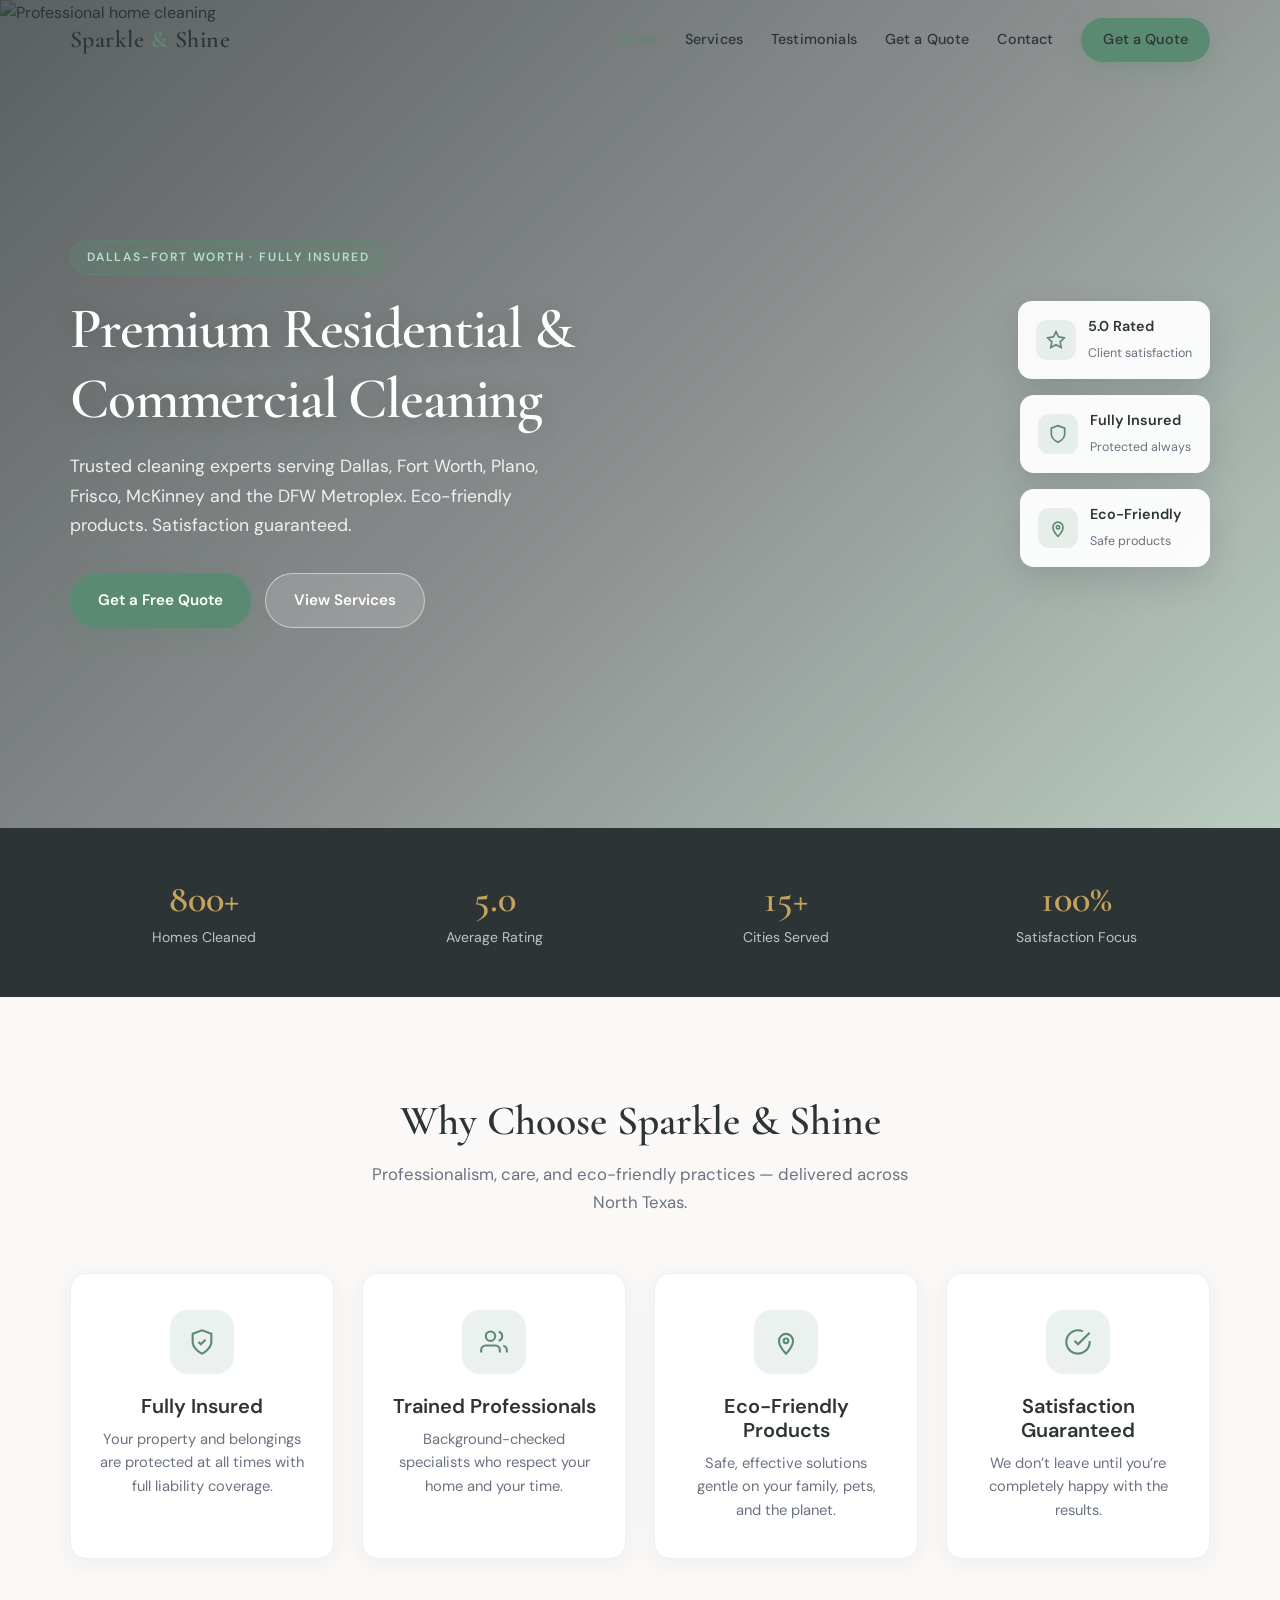
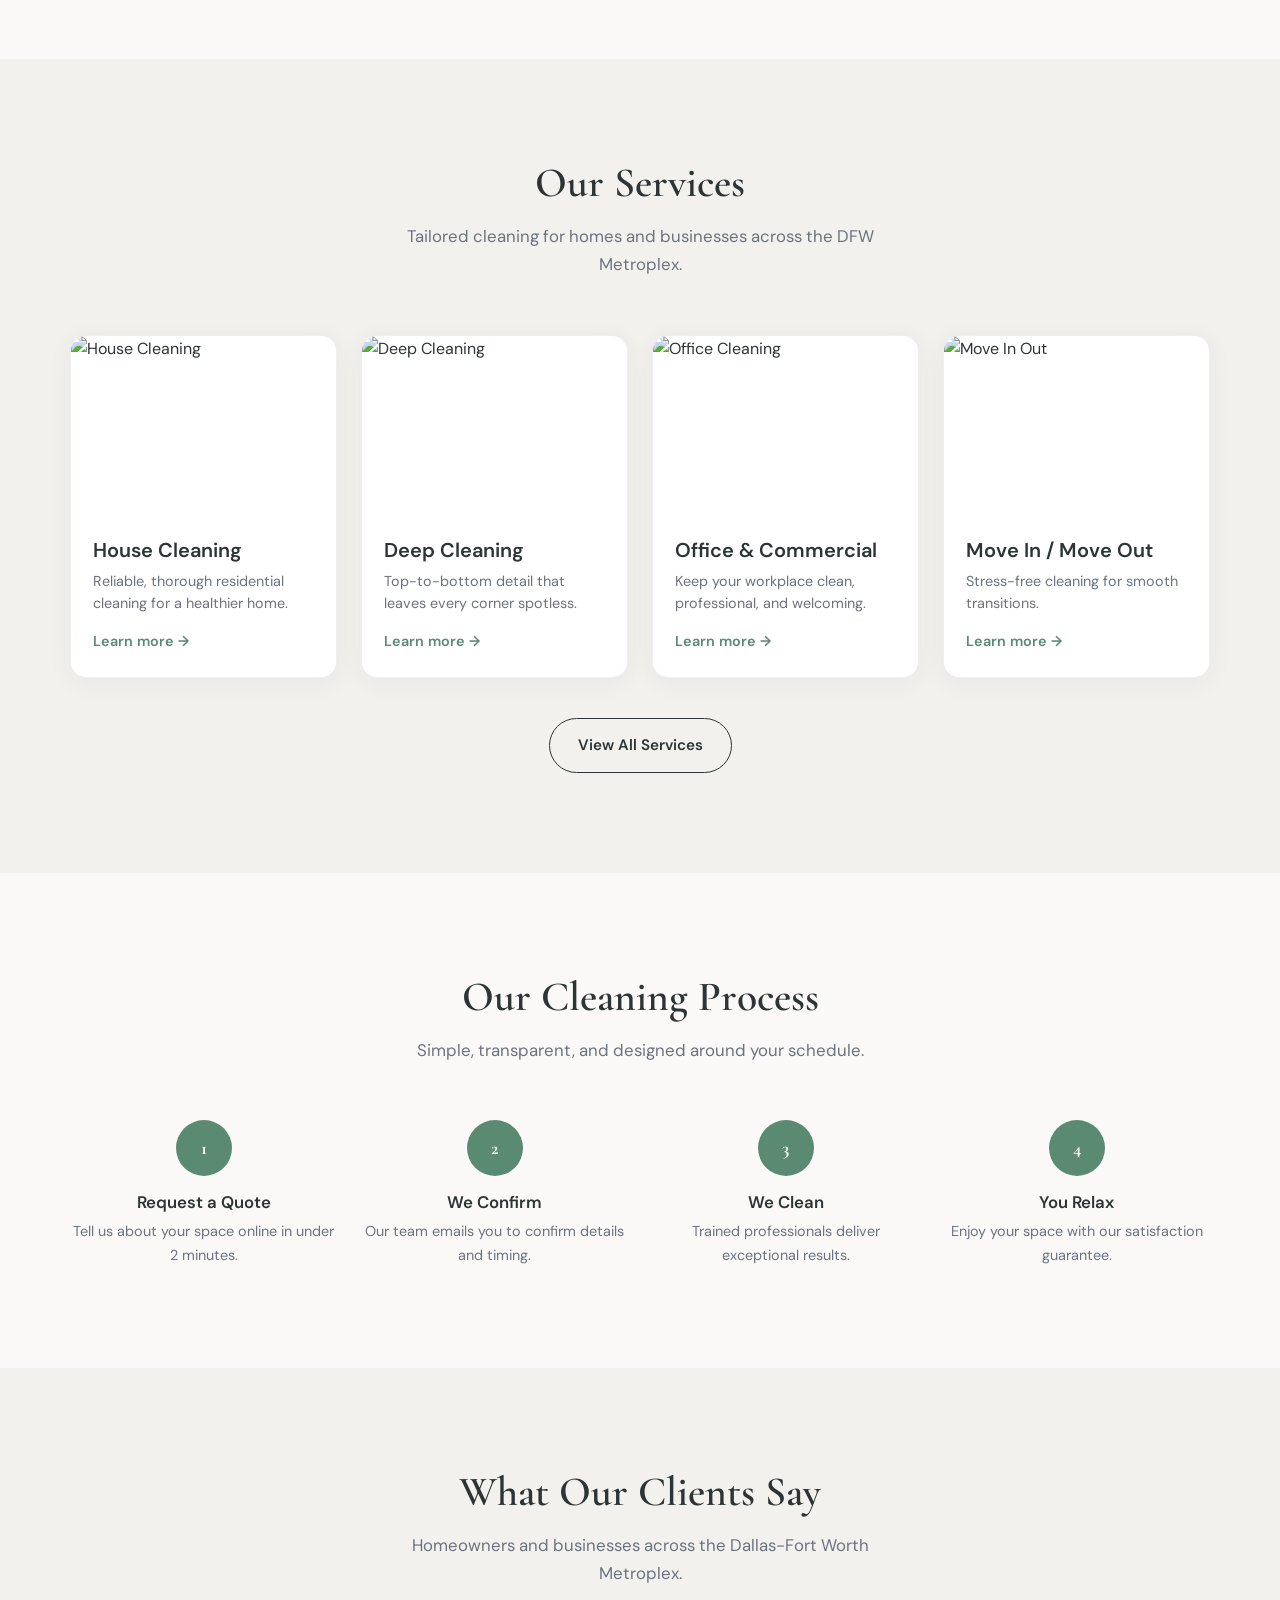
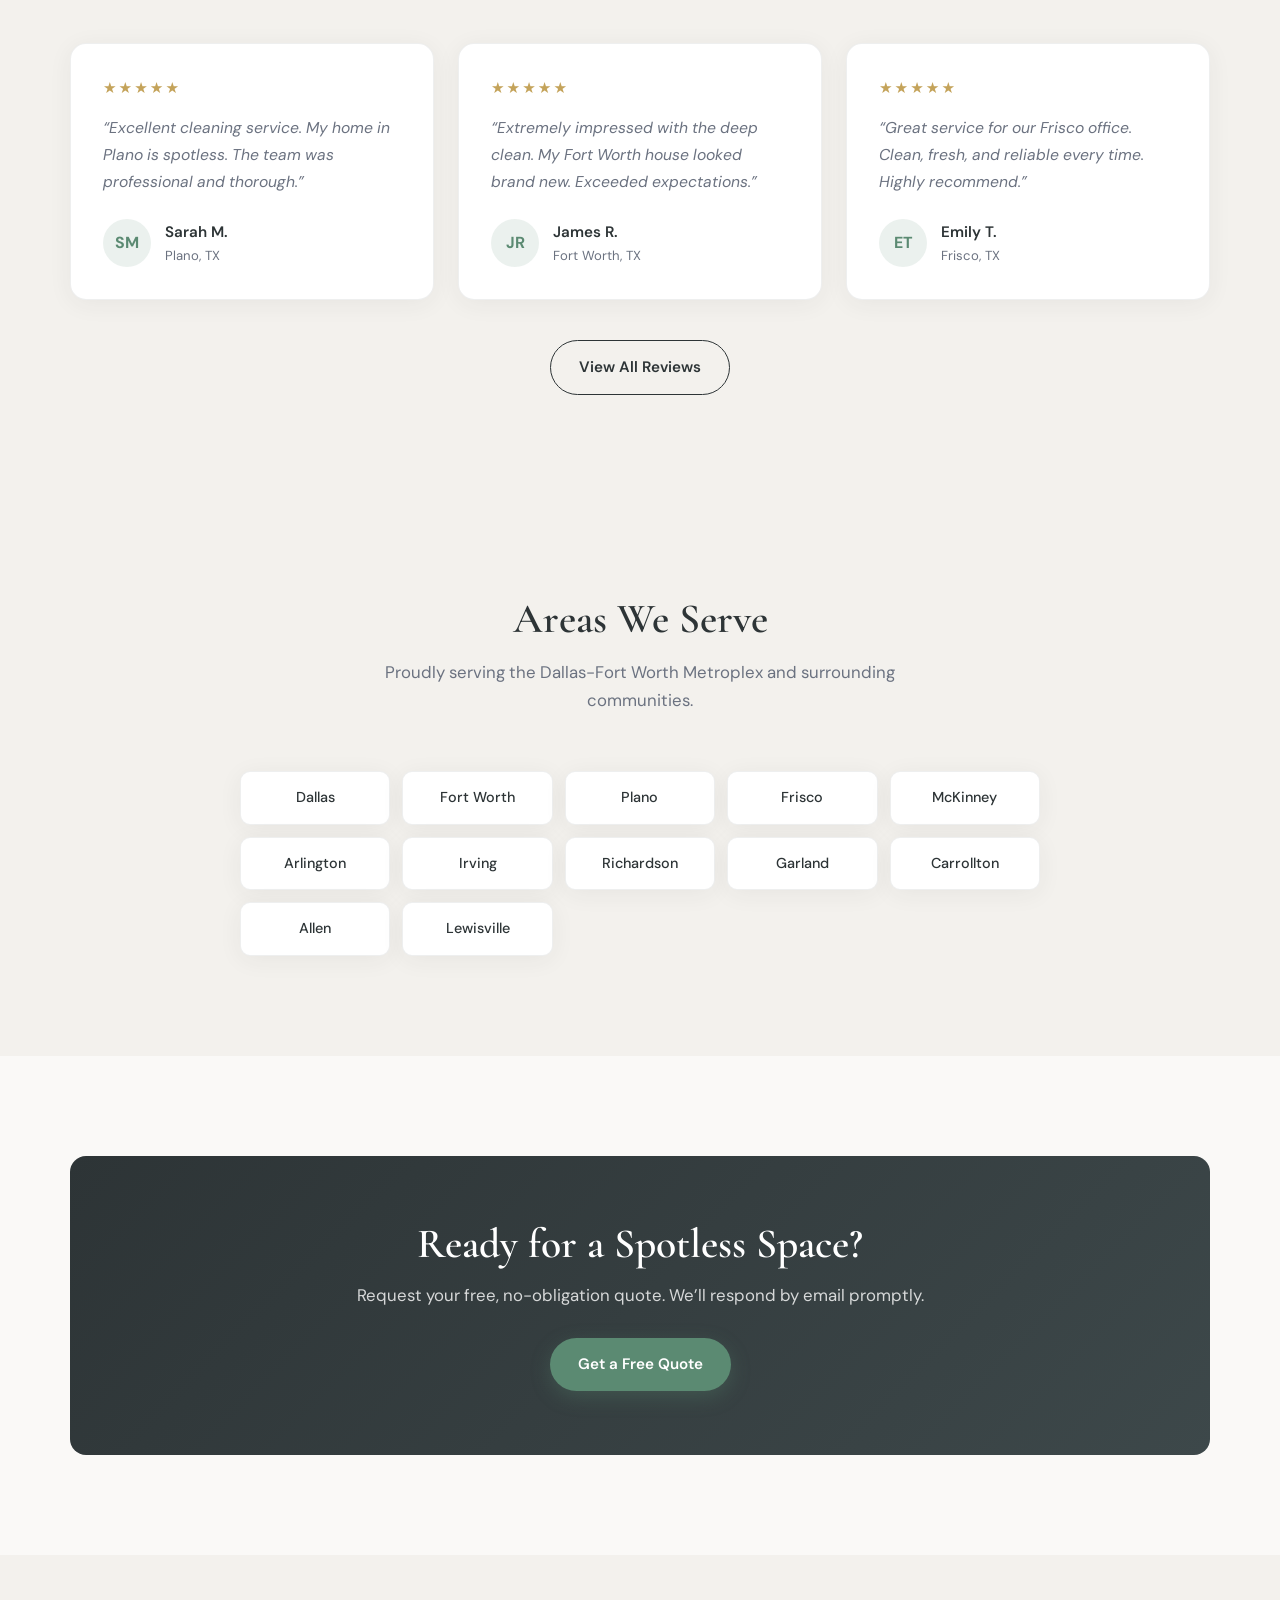
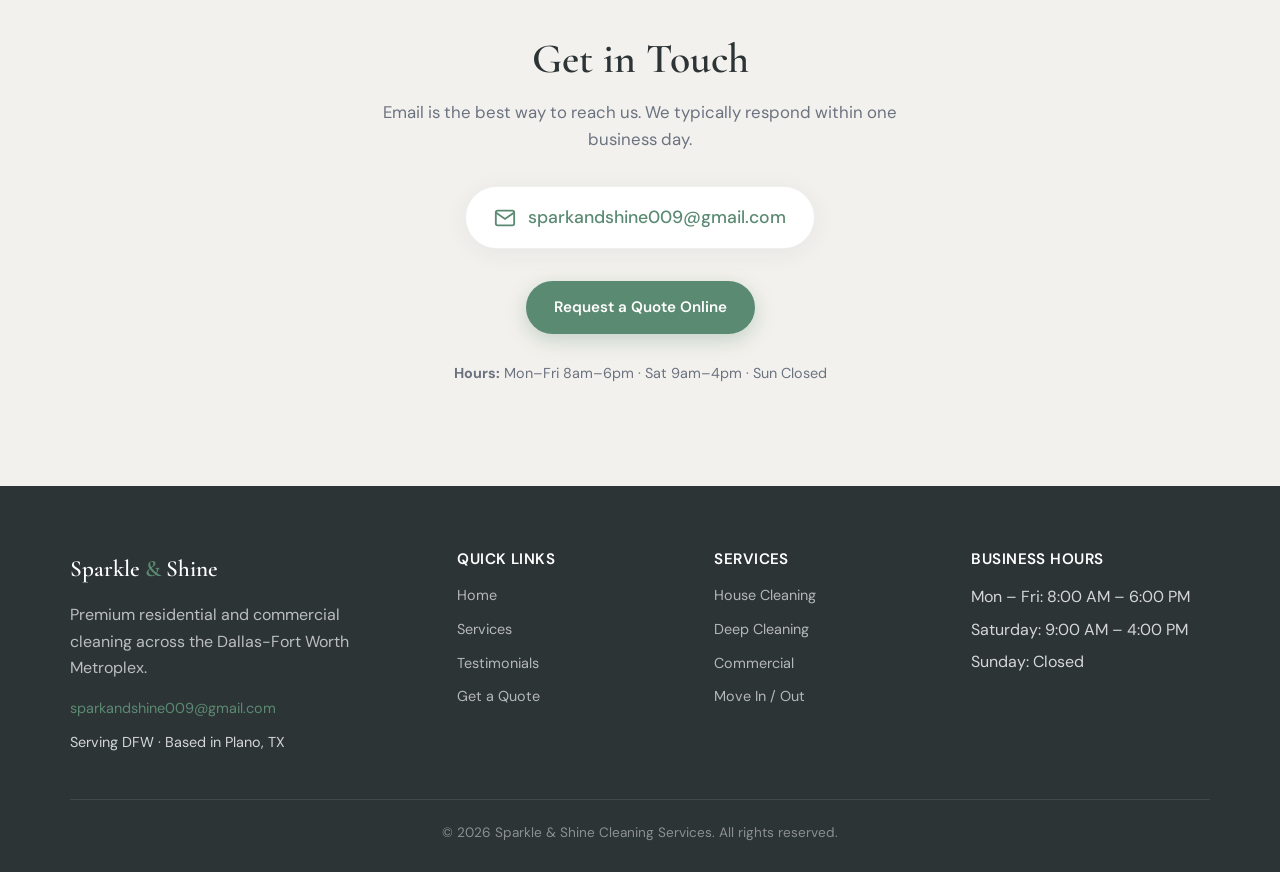
==== commit 0c7a08b5: "Update index.html: premium redesign, email-only contact, custom SVG icons, avatar testimonials, no m" ====
--- a/index.html
+++ b/index.html
@@ -3,86 +3,69 @@
 <head>
   <meta charset="UTF-8">
   <meta name="viewport" content="width=device-width, initial-scale=1.0">
-  <title>Sparkle & Shine | Professional Cleaning Services in Dallas-Fort Worth, TX</title>
-  <meta name="description" content="Premium residential and commercial cleaning services in Dallas, Fort Worth, Plano, Frisco, McKinney and surrounding DFW areas. Fully insured, eco-friendly, and satisfaction guaranteed.">
+  <title>Sparkle & Shine | Premium Cleaning Services in Dallas-Fort Worth, TX</title>
+  <meta name="description" content="Premium residential and commercial cleaning in Dallas, Fort Worth, Plano, Frisco and the DFW Metroplex. Fully insured, eco-friendly, satisfaction guaranteed.">
   <link rel="stylesheet" href="style.css">
   <link rel="preconnect" href="https://fonts.googleapis.com">
-  <link href="https://fonts.googleapis.com/css2?family=Inter:wght@400;500;600;700;800&display=swap" rel="stylesheet">
+  <link href="https://fonts.googleapis.com/css2?family=Cormorant+Garamond:wght@500;600;700&family=DM+Sans:wght@400;500;600;700&display=swap" rel="stylesheet">
 </head>
 <body>
 
   <header class="navbar" id="navbar">
     <div class="container nav-inner">
       <div class="brand">Sparkle <span>&</span> Shine</div>
-      <div class="menu-toggle" id="menu-toggle">☰</div>
+      <div class="menu-toggle" id="menu-toggle" aria-label="Menu">☰</div>
       <nav class="nav-links" id="nav-links">
         <a href="index.html" class="active">Home</a>
         <a href="services.html">Services</a>
         <a href="testimonials.html">Testimonials</a>
         <a href="quote.html">Get a Quote</a>
         <a href="#contact">Contact</a>
-        <a href="quote.html" class="btn btn-primary" style="padding: 10px 22px; font-size: 0.9rem;">Book Now</a>
+        <a href="quote.html" class="btn btn-primary" style="padding: 10px 22px; font-size: 0.9rem;">Get a Quote</a>
       </nav>
     </div>
   </header>
 
-  <!-- LIVE ANIMATED HERO -->
+  <!-- HERO -->
   <section class="hero" id="hero">
     <div class="hero-bg">
-      <!-- Ken Burns live photo (fallback for reduced-motion & slow connections) -->
-      <img src="https://images.unsplash.com/photo-1581578731548-c64695cc6952?auto=format&fit=crop&w=1600&q=85" alt="Professional cleaning in action" id="hero-fallback">
+      <img src="https://images.unsplash.com/photo-1581578731548-c64695cc6952?auto=format&fit=crop&w=1600&q=85" alt="Professional home cleaning">
     </div>
     <div class="hero-overlay"></div>
-
-    <!-- Sparkle particles -->
     <div class="hero-particles" aria-hidden="true">
-      <span class="particle"></span>
-      <span class="particle"></span>
-      <span class="particle"></span>
-      <span class="particle"></span>
-      <span class="particle"></span>
-      <span class="particle"></span>
-      <span class="particle"></span>
-      <span class="particle"></span>
-      <span class="particle"></span>
-      <span class="particle"></span>
-      <span class="particle"></span>
-      <span class="particle"></span>
-    </div>
-
+      <span class="particle"></span><span class="particle"></span><span class="particle"></span>
+      <span class="particle"></span><span class="particle"></span><span class="particle"></span>
+      <span class="particle"></span><span class="particle"></span>
+    </div>
     <div class="hero-content-wrap">
       <div class="container hero-grid">
         <div class="hero-content">
           <span class="eyebrow">Dallas-Fort Worth · Fully Insured</span>
-          <h1>Professional Residential & Commercial Cleaning in Dallas-Fort Worth</h1>
-          <p>Trusted, fully insured cleaning experts serving Dallas, Fort Worth, Plano, Frisco, McKinney and the entire DFW Metroplex. Eco-friendly products. Satisfaction guaranteed.</p>
+          <h1>Premium Residential &amp; Commercial Cleaning</h1>
+          <p>Trusted cleaning experts serving Dallas, Fort Worth, Plano, Frisco, McKinney and the DFW Metroplex. Eco-friendly products. Satisfaction guaranteed.</p>
           <div class="hero-buttons">
             <a href="quote.html" class="btn btn-primary">Get a Free Quote</a>
-            <a href="services.html" class="btn btn-secondary">View Services</a>
-          </div>
-        </div>
-
+            <a href="services.html" class="btn btn-ghost">View Services</a>
+          </div>
+        </div>
         <div class="hero-badges">
           <div class="float-badge">
-            <div class="icon">5.0</div>
-            <div class="text">
-              <strong>Top Rated</strong>
-              <span>Client satisfaction</span>
-            </div>
+            <div class="icon-svg">
+              <svg viewBox="0 0 24 24" fill="none" stroke="currentColor" stroke-width="2"><path d="M12 2l3.09 6.26L22 9.27l-5 4.87 1.18 6.88L12 17.77l-6.18 3.25L7 14.14 2 9.27l6.91-1.01L12 2z"/></svg>
+            </div>
+            <div class="text"><strong>5.0 Rated</strong><span>Client satisfaction</span></div>
           </div>
           <div class="float-badge">
-            <div class="icon">INS</div>
-            <div class="text">
-              <strong>Fully Insured</strong>
-              <span>Protected always</span>
-            </div>
+            <div class="icon-svg">
+              <svg viewBox="0 0 24 24" fill="none" stroke="currentColor" stroke-width="2"><path d="M12 22s8-4 8-10V5l-8-3-8 3v7c0 6 8 10 8 10z"/></svg>
+            </div>
+            <div class="text"><strong>Fully Insured</strong><span>Protected always</span></div>
           </div>
           <div class="float-badge">
-            <div class="icon">ECO</div>
-            <div class="text">
-              <strong>Eco-Friendly</strong>
-              <span>Safe products</span>
-            </div>
+            <div class="icon-svg">
+              <svg viewBox="0 0 24 24" fill="none" stroke="currentColor" stroke-width="2"><path d="M12 22c4-4 6-7.5 6-11a6 6 0 10-12 0c0 3.5 2 7 6 11z"/><circle cx="12" cy="11" r="2"/></svg>
+            </div>
+            <div class="text"><strong>Eco-Friendly</strong><span>Safe products</span></div>
           </div>
         </div>
       </div>
@@ -91,49 +74,46 @@
 
   <section class="stats">
     <div class="container stats-grid">
-      <div class="stat-item">
-        <h3>800+</h3>
-        <p>Homes Cleaned</p>
-      </div>
-      <div class="stat-item">
-        <h3>5.0</h3>
-        <p>Average Rating</p>
-      </div>
-      <div class="stat-item">
-        <h3>15+</h3>
-        <p>Cities Served</p>
-      </div>
-      <div class="stat-item">
-        <h3>100%</h3>
-        <p>Satisfaction Focus</p>
-      </div>
-    </div>
-  </section>
-
+      <div class="stat-item"><h3>800+</h3><p>Homes Cleaned</p></div>
+      <div class="stat-item"><h3>5.0</h3><p>Average Rating</p></div>
+      <div class="stat-item"><h3>15+</h3><p>Cities Served</p></div>
+      <div class="stat-item"><h3>100%</h3><p>Satisfaction Focus</p></div>
+    </div>
+  </section>
+
+  <!-- Why Choose Us -->
   <section class="section">
     <div class="container">
-      <div class="section-header">
-        <h2>Why Choose Sparkle & Shine</h2>
-        <p class="section-subtitle">We combine professionalism, care, and eco-friendly practices to deliver outstanding results every time across North Texas.</p>
+      <div class="section-header reveal">
+        <h2>Why Choose Sparkle &amp; Shine</h2>
+        <p class="section-subtitle">Professionalism, care, and eco-friendly practices — delivered across North Texas.</p>
       </div>
       <div class="why-grid">
-        <div class="why-card">
-          <div class="why-icon">INS</div>
+        <div class="why-card reveal">
+          <div class="why-icon">
+            <svg viewBox="0 0 24 24" fill="none" stroke="currentColor" stroke-width="1.8"><path d="M12 22s8-4 8-10V5l-8-3-8 3v7c0 6 8 10 8 10z"/><path d="M9 12l2 2 4-4"/></svg>
+          </div>
           <h3>Fully Insured</h3>
-          <p>Your property and belongings are protected at all times with full liability insurance coverage.</p>
-        </div>
-        <div class="why-card">
-          <div class="why-icon">PRO</div>
+          <p>Your property and belongings are protected at all times with full liability coverage.</p>
+        </div>
+        <div class="why-card reveal">
+          <div class="why-icon">
+            <svg viewBox="0 0 24 24" fill="none" stroke="currentColor" stroke-width="1.8"><path d="M17 21v-2a4 4 0 00-4-4H5a4 4 0 00-4 4v2"/><circle cx="9" cy="7" r="4"/><path d="M23 21v-2a4 4 0 00-3-3.87M16 3.13a4 4 0 010 7.75"/></svg>
+          </div>
           <h3>Trained Professionals</h3>
-          <p>Background-checked and carefully trained cleaning specialists who respect your space.</p>
-        </div>
-        <div class="why-card">
-          <div class="why-icon">ECO</div>
+          <p>Background-checked specialists who respect your home and your time.</p>
+        </div>
+        <div class="why-card reveal">
+          <div class="why-icon">
+            <svg viewBox="0 0 24 24" fill="none" stroke="currentColor" stroke-width="1.8"><path d="M12 22c4-4 6-7.5 6-11a6 6 0 10-12 0c0 3.5 2 7 6 11z"/><circle cx="12" cy="11" r="2"/></svg>
+          </div>
           <h3>Eco-Friendly Products</h3>
-          <p>Safe, effective cleaning solutions that are gentle on your family, pets, and the planet.</p>
-        </div>
-        <div class="why-card">
-          <div class="why-icon">OK</div>
+          <p>Safe, effective solutions gentle on your family, pets, and the planet.</p>
+        </div>
+        <div class="why-card reveal">
+          <div class="why-icon">
+            <svg viewBox="0 0 24 24" fill="none" stroke="currentColor" stroke-width="1.8"><path d="M22 11.08V12a10 10 0 11-5.93-9.14"/><path d="M22 4L12 14.01l-3-3"/></svg>
+          </div>
           <h3>Satisfaction Guaranteed</h3>
           <p>We don’t leave until you’re completely happy with the results.</p>
         </div>
@@ -141,42 +121,43 @@
     </div>
   </section>
 
+  <!-- Services -->
   <section class="section" style="background: var(--bg-light);">
     <div class="container">
-      <div class="section-header">
+      <div class="section-header reveal">
         <h2>Our Services</h2>
-        <p class="section-subtitle">Professional cleaning solutions tailored to homes and businesses across the Dallas-Fort Worth Metroplex.</p>
+        <p class="section-subtitle">Tailored cleaning for homes and businesses across the DFW Metroplex.</p>
       </div>
       <div class="services-grid">
-        <a href="residential.html" class="service-card">
-          <img src="https://images.unsplash.com/photo-1556911220-bff31c812dba?auto=format&fit=crop&w=600&q=80" alt="House Cleaning Dallas">
+        <a href="residential.html" class="service-card reveal">
+          <img src="https://images.unsplash.com/photo-1556911220-bff31c812dba?auto=format&fit=crop&w=600&q=80" alt="House Cleaning">
           <div class="service-body">
             <h3>House Cleaning</h3>
-            <p>Reliable and thorough residential cleaning for a healthier home.</p>
+            <p>Reliable, thorough residential cleaning for a healthier home.</p>
             <span class="service-link">Learn more →</span>
           </div>
         </a>
-        <a href="deep-cleaning.html" class="service-card">
-          <img src="https://images.unsplash.com/photo-1584622650111-993a426fbf0a?auto=format&fit=crop&w=600&q=80" alt="Deep Cleaning DFW">
+        <a href="deep-cleaning.html" class="service-card reveal">
+          <img src="https://images.unsplash.com/photo-1584622650111-993a426fbf0a?auto=format&fit=crop&w=600&q=80" alt="Deep Cleaning">
           <div class="service-body">
             <h3>Deep Cleaning</h3>
-            <p>Detailed top-to-bottom service that leaves every corner spotless.</p>
+            <p>Top-to-bottom detail that leaves every corner spotless.</p>
             <span class="service-link">Learn more →</span>
           </div>
         </a>
-        <a href="commercial.html" class="service-card">
-          <img src="https://images.unsplash.com/photo-1497366216548-37526070297c?auto=format&fit=crop&w=600&q=80" alt="Office Cleaning Fort Worth">
+        <a href="commercial.html" class="service-card reveal">
+          <img src="https://images.unsplash.com/photo-1497366216548-37526070297c?auto=format&fit=crop&w=600&q=80" alt="Office Cleaning">
           <div class="service-body">
-            <h3>Office & Commercial</h3>
+            <h3>Office &amp; Commercial</h3>
             <p>Keep your workplace clean, professional, and welcoming.</p>
             <span class="service-link">Learn more →</span>
           </div>
         </a>
-        <a href="move-in-out.html" class="service-card">
-          <img src="https://images.unsplash.com/photo-1560448204-e02f11c3d0e2?auto=format&fit=crop&w=600&q=80" alt="Move In Out Cleaning Plano">
+        <a href="move-in-out.html" class="service-card reveal">
+          <img src="https://images.unsplash.com/photo-1560448204-e02f11c3d0e2?auto=format&fit=crop&w=600&q=80" alt="Move In Out">
           <div class="service-body">
             <h3>Move In / Move Out</h3>
-            <p>Stress-free cleaning for smooth transitions and new beginnings.</p>
+            <p>Stress-free cleaning for smooth transitions.</p>
             <span class="service-link">Learn more →</span>
           </div>
         </a>
@@ -187,61 +168,78 @@
     </div>
   </section>
 
+  <!-- Process -->
   <section class="section">
     <div class="container">
-      <div class="section-header">
+      <div class="section-header reveal">
         <h2>Our Cleaning Process</h2>
-        <p class="section-subtitle">Simple, transparent, and designed around your busy DFW schedule.</p>
+        <p class="section-subtitle">Simple, transparent, and designed around your schedule.</p>
       </div>
       <div class="process-grid">
-        <div class="process-step">
+        <div class="process-step reveal">
           <div class="process-number">1</div>
-          <h3>Book Online</h3>
-          <p>Request a free quote in under 2 minutes.</p>
-        </div>
-        <div class="process-step">
+          <h3>Request a Quote</h3>
+          <p>Tell us about your space online in under 2 minutes.</p>
+        </div>
+        <div class="process-step reveal">
           <div class="process-number">2</div>
           <h3>We Confirm</h3>
-          <p>Our team contacts you to confirm details and timing.</p>
-        </div>
-        <div class="process-step">
+          <p>Our team emails you to confirm details and timing.</p>
+        </div>
+        <div class="process-step reveal">
           <div class="process-number">3</div>
           <h3>We Clean</h3>
-          <p>Trained professionals arrive and deliver exceptional results.</p>
-        </div>
-        <div class="process-step">
+          <p>Trained professionals deliver exceptional results.</p>
+        </div>
+        <div class="process-step reveal">
           <div class="process-number">4</div>
           <h3>You Relax</h3>
-          <p>Enjoy your clean space with our satisfaction guarantee.</p>
-        </div>
-      </div>
-    </div>
-  </section>
-
+          <p>Enjoy your space with our satisfaction guarantee.</p>
+        </div>
+      </div>
+    </div>
+  </section>
+
+  <!-- Testimonials -->
   <section class="section testimonials">
     <div class="container">
-      <div class="section-header">
+      <div class="section-header reveal">
         <h2>What Our Clients Say</h2>
-        <p class="section-subtitle">Trusted by homeowners and businesses across the Dallas-Fort Worth Metroplex.</p>
+        <p class="section-subtitle">Homeowners and businesses across the Dallas-Fort Worth Metroplex.</p>
       </div>
       <div class="testimonials-grid">
-        <div class="testimonial-card">
+        <div class="testimonial-card reveal">
           <div class="stars">★★★★★</div>
           <p>“Excellent cleaning service. My home in Plano is spotless. The team was professional and thorough.”</p>
-          <div class="testimonial-author">Sarah M.</div>
-          <div class="testimonial-location">Plano, TX</div>
-        </div>
-        <div class="testimonial-card">
+          <div class="testimonial-footer">
+            <div class="avatar">SM</div>
+            <div>
+              <div class="testimonial-author">Sarah M.</div>
+              <div class="testimonial-location">Plano, TX</div>
+            </div>
+          </div>
+        </div>
+        <div class="testimonial-card reveal">
           <div class="stars">★★★★★</div>
-          <p>“Extremely impressed with the deep clean. My Fort Worth house looked brand new! Exceeded expectations.”</p>
-          <div class="testimonial-author">James R.</div>
-          <div class="testimonial-location">Fort Worth, TX</div>
-        </div>
-        <div class="testimonial-card">
+          <p>“Extremely impressed with the deep clean. My Fort Worth house looked brand new. Exceeded expectations.”</p>
+          <div class="testimonial-footer">
+            <div class="avatar">JR</div>
+            <div>
+              <div class="testimonial-author">James R.</div>
+              <div class="testimonial-location">Fort Worth, TX</div>
+            </div>
+          </div>
+        </div>
+        <div class="testimonial-card reveal">
           <div class="stars">★★★★★</div>
           <p>“Great service for our Frisco office. Clean, fresh, and reliable every time. Highly recommend.”</p>
-          <div class="testimonial-author">Emily T.</div>
-          <div class="testimonial-location">Frisco, TX</div>
+          <div class="testimonial-footer">
+            <div class="avatar">ET</div>
+            <div>
+              <div class="testimonial-author">Emily T.</div>
+              <div class="testimonial-location">Frisco, TX</div>
+            </div>
+          </div>
         </div>
       </div>
       <div style="text-align: center; margin-top: 40px;">
@@ -250,62 +248,71 @@
     </div>
   </section>
 
-  <!-- Areas + Map -->
+  <!-- Areas (no map) -->
   <section class="section areas-section">
     <div class="container">
-      <div class="section-header">
+      <div class="section-header reveal">
         <h2>Areas We Serve</h2>
-        <p class="section-subtitle">Proudly serving the Dallas-Fort Worth Metroplex and surrounding North Texas communities.</p>
-      </div>
-      <div class="areas-grid">
-        <div>
-          <div class="areas-list">
-            <span>Dallas</span>
-            <span>Fort Worth</span>
-            <span>Plano</span>
-            <span>Frisco</span>
-            <span>McKinney</span>
-            <span>Arlington</span>
-            <span>Irving</span>
-            <span>Richardson</span>
-            <span>Garland</span>
-            <span>Carrollton</span>
-            <span>Allen</span>
-            <span>Lewisville</span>
-          </div>
-        </div>
-        <div class="map-card">
-          <iframe src="https://www.google.com/maps?q=Dallas,Texas&output=embed" loading="lazy" referrerpolicy="no-referrer-when-downgrade" title="Service area map"></iframe>
-        </div>
-      </div>
-    </div>
-  </section>
-
+        <p class="section-subtitle">Proudly serving the Dallas-Fort Worth Metroplex and surrounding communities.</p>
+      </div>
+      <div class="areas-list reveal">
+        <span>Dallas</span>
+        <span>Fort Worth</span>
+        <span>Plano</span>
+        <span>Frisco</span>
+        <span>McKinney</span>
+        <span>Arlington</span>
+        <span>Irving</span>
+        <span>Richardson</span>
+        <span>Garland</span>
+        <span>Carrollton</span>
+        <span>Allen</span>
+        <span>Lewisville</span>
+      </div>
+    </div>
+  </section>
+
+  <!-- CTA -->
   <section class="section">
     <div class="container">
-      <div class="cta-banner">
+      <div class="cta-banner reveal">
         <h2>Ready for a Spotless Space?</h2>
-        <p>Get your free, no-obligation quote today. Fast response across DFW.</p>
-        <a href="quote.html" class="btn btn-primary">Request a Free Quote</a>
-      </div>
-    </div>
-  </section>
-
-  <!-- LARGE MAP AT BOTTOM -->
-  <section class="large-map-section">
-    <iframe class="map-full" src="https://www.google.com/maps?q=Dallas-Fort+Worth,Texas&output=embed" loading="lazy" referrerpolicy="no-referrer-when-downgrade" title="Dallas Fort Worth service map"></iframe>
-    <div class="map-overlay-label">📍 Serving the entire Dallas-Fort Worth Metroplex</div>
-  </section>
-
-  <footer id="contact">
+        <p>Request your free, no-obligation quote. We’ll respond by email promptly.</p>
+        <a href="quote.html" class="btn btn-primary">Get a Free Quote</a>
+      </div>
+    </div>
+  </section>
+
+  <!-- Contact / Email -->
+  <section class="section" id="contact" style="background: var(--bg-light); padding-top: 80px;">
+    <div class="container">
+      <div class="contact-email-block reveal">
+        <h2>Get in Touch</h2>
+        <p class="section-subtitle" style="margin-bottom: 8px;">Email is the best way to reach us. We typically respond within one business day.</p>
+        <a href="mailto:sparkandshine009@gmail.com" class="email-display">
+          <svg viewBox="0 0 24 24" fill="none" stroke="currentColor" stroke-width="2"><path d="M4 4h16c1.1 0 2 .9 2 2v12c0 1.1-.9 2-2 2H4c-1.1 0-2-.9-2-2V6c0-1.1.9-2 2-2z"/><path d="M22 6l-10 7L2 6"/></svg>
+          sparkandshine009@gmail.com
+        </a>
+        <div style="margin-top: 8px;">
+          <a href="quote.html" class="btn btn-primary">Request a Quote Online</a>
+        </div>
+        <p style="margin-top: 28px; color: var(--text-muted); font-size: 0.9rem;">
+          <strong>Hours:</strong> Mon–Fri 8am–6pm · Sat 9am–4pm · Sun Closed
+        </p>
+      </div>
+    </div>
+  </section>
+
+  <footer>
     <div class="container">
       <div class="footer-grid">
         <div>
           <div class="footer-brand">Sparkle <span>&</span> Shine</div>
-          <p style="margin-bottom: 16px; max-width: 280px;">Premium residential and commercial cleaning services across the Dallas-Fort Worth Metroplex.</p>
-          <p><strong>Phone:</strong> <a href="tel:+14695550173">(469) 555-0173</a></p>
-          <p style="margin-top: 8px;"><strong>Email:</strong> <a href="mailto:sparkandshine009@gmail.com">sparkandshine009@gmail.com</a></p>
-          <p style="margin-top: 8px;">Serving DFW · Based in Plano, TX</p>
+          <p style="margin-bottom: 16px; max-width: 280px; opacity: 0.85;">Premium residential and commercial cleaning across the Dallas-Fort Worth Metroplex.</p>
+          <p style="margin-top: 8px;">
+            <a href="mailto:sparkandshine009@gmail.com" style="color: var(--primary);">sparkandshine009@gmail.com</a>
+          </p>
+          <p style="margin-top: 8px; font-size: 0.9rem;">Serving DFW · Based in Plano, TX</p>
         </div>
         <div>
           <h4>Quick Links</h4>
@@ -323,50 +330,47 @@
         </div>
         <div>
           <h4>Business Hours</h4>
-          <p>Mon – Fri: 8:00 AM – 6:00 PM</p>
-          <p>Saturday: 9:00 AM – 4:00 PM</p>
+          <p style="margin-bottom: 6px;">Mon – Fri: 8:00 AM – 6:00 PM</p>
+          <p style="margin-bottom: 6px;">Saturday: 9:00 AM – 4:00 PM</p>
           <p>Sunday: Closed</p>
         </div>
       </div>
       <div class="footer-bottom">
-        <p>© 2026 Sparkle & Shine Cleaning Services. All rights reserved. Serving Dallas-Fort Worth, TX.</p>
+        <p>© 2026 Sparkle &amp; Shine Cleaning Services. All rights reserved.</p>
       </div>
     </div>
   </footer>
 
+  <!-- Sticky mobile CTA -->
+  <a href="quote.html" class="btn btn-primary sticky-cta">Get a Quote</a>
+
   <script>
-    // Navbar scroll
     const navbar = document.getElementById('navbar');
     window.addEventListener('scroll', () => {
-      navbar.classList.toggle('scrolled', window.scrollY > 50);
+      navbar.classList.toggle('scrolled', window.scrollY > 40);
     });
 
-    // Mobile menu
     const toggle = document.getElementById('menu-toggle');
     const navLinks = document.getElementById('nav-links');
     toggle.addEventListener('click', () => navLinks.classList.toggle('open'));
-    navLinks.querySelectorAll('a').forEach(link => {
-      link.addEventListener('click', () => navLinks.classList.remove('open'));
-    });
-
-    // Pause Ken Burns / particles when hero is out of view (performance)
+    navLinks.querySelectorAll('a').forEach(l => l.addEventListener('click', () => navLinks.classList.remove('open')));
+
+    // Scroll reveal
+    const reveals = document.querySelectorAll('.reveal');
+    const revealObs = new IntersectionObserver((entries) => {
+      entries.forEach(e => { if (e.isIntersecting) e.target.classList.add('visible'); });
+    }, { threshold: 0.12, rootMargin: '0px 0px -40px 0px' });
+    reveals.forEach(el => revealObs.observe(el));
+
+    // Pause hero animation when off-screen
     const hero = document.getElementById('hero');
     const heroBg = document.querySelector('.hero-bg img');
-    const particles = document.querySelector('.hero-particles');
-
-    if ('IntersectionObserver' in window) {
-      const observer = new IntersectionObserver((entries) => {
-        entries.forEach(entry => {
-          if (entry.isIntersecting) {
-            if (heroBg) heroBg.style.animationPlayState = 'running';
-            if (particles) particles.style.animationPlayState = 'running';
-          } else {
-            if (heroBg) heroBg.style.animationPlayState = 'paused';
-            if (particles) particles.style.animationPlayState = 'paused';
-          }
+    if ('IntersectionObserver' in window && heroBg) {
+      new IntersectionObserver((entries) => {
+        entries.forEach(e => {
+          heroBg.style.animationPlayState = e.isIntersecting ? 'running' : 'paused';
         });
-      }, { threshold: 0.1 });
-      observer.observe(hero);
+      }, { threshold: 0.1 }).observe(hero);
     }
   </script>
 </body>
--- a/style.css
+++ b/style.css
@@ -1,23 +1,26 @@
 /* ============================================
-   SPARKLE & SHINE - Premium Design System
-   Live Animated Hero Edition
+   SPARKLE & SHINE — Premium Home Services
+   Warm · Clean · Trustworthy
    ============================================ */
 
 :root {
-  --primary: #00A86B;
-  --primary-dark: #008F5B;
-  --secondary: #12355B;
-  --accent: #F4B400;
-  --bg: #FFFFFF;
-  --bg-light: #F8F9FA;
-  --text-dark: #1E1E1E;
-  --text-muted: #5A6A7A;
-  --white: #FFFFFF;
-  --shadow: 0 10px 40px rgba(18, 53, 91, 0.08);
-  --shadow-lg: 0 20px 60px rgba(18, 53, 91, 0.12);
-  --radius: 20px;
-  --radius-sm: 12px;
-  --transition: all 0.3s cubic-bezier(0.4, 0, 0.2, 1);
+  --primary: #5B8A72;
+  --primary-dark: #4A735F;
+  --primary-soft: rgba(91, 138, 114, 0.12);
+  --secondary: #2D3436;
+  --accent: #C4A35A;
+  --accent-soft: rgba(196, 163, 90, 0.15);
+  --bg: #FAF9F7;
+  --bg-light: #F3F1ED;
+  --bg-card: #FFFFFF;
+  --text-dark: #2D3436;
+  --text-muted: #6B7280;
+  --border: rgba(45, 52, 54, 0.08);
+  --shadow: 0 4px 24px rgba(45, 52, 54, 0.06);
+  --shadow-lg: 0 16px 48px rgba(45, 52, 54, 0.1);
+  --radius: 16px;
+  --radius-sm: 10px;
+  --transition: all 0.35s cubic-bezier(0.4, 0, 0.2, 1);
 }
 
 * { margin: 0; padding: 0; box-sizing: border-box; }
@@ -25,29 +28,46 @@
 html { scroll-behavior: smooth; -webkit-text-size-adjust: 100%; }
 
 body {
-  font-family: 'Inter', 'Segoe UI', system-ui, -apple-system, sans-serif;
+  font-family: 'DM Sans', 'Segoe UI', system-ui, -apple-system, sans-serif;
   background: var(--bg);
   color: var(--text-dark);
-  line-height: 1.6;
+  line-height: 1.65;
   overflow-x: hidden;
 }
 
 img { max-width: 100%; display: block; height: auto; }
 a { text-decoration: none; color: inherit; }
 
-.container { width: 90%; max-width: 1200px; margin: 0 auto; }
-
-h1, h2, h3, h4 { font-weight: 700; line-height: 1.25; color: var(--secondary); }
-h1 { font-size: clamp(1.75rem, 5vw, 3.2rem); }
-h2 { font-size: clamp(1.5rem, 4vw, 2.4rem); }
-h3 { font-size: 1.2rem; }
+.container { width: 90%; max-width: 1140px; margin: 0 auto; }
+
+h1, h2, h3, h4 {
+  font-family: 'Cormorant Garamond', Georgia, serif;
+  font-weight: 600;
+  line-height: 1.2;
+  color: var(--secondary);
+}
+h1 { font-size: clamp(2.2rem, 5.5vw, 3.6rem); letter-spacing: -0.02em; }
+h2 { font-size: clamp(1.8rem, 4vw, 2.6rem); }
+h3 { font-size: 1.25rem; font-family: 'DM Sans', sans-serif; font-weight: 600; }
 
 .section-subtitle {
   color: var(--text-muted);
   font-size: 1.05rem;
-  max-width: 600px;
-  margin: 12px auto 0;
-  text-align: center;
+  max-width: 540px;
+  margin: 14px auto 0;
+  text-align: center;
+  font-weight: 400;
+}
+
+/* Scroll fade-in */
+.reveal {
+  opacity: 0;
+  transform: translateY(28px);
+  transition: opacity 0.7s ease, transform 0.7s ease;
+}
+.reveal.visible {
+  opacity: 1;
+  transform: translateY(0);
 }
 
 /* Buttons */
@@ -60,6 +80,7 @@
   border-radius: 50px;
   font-weight: 600;
   font-size: 0.95rem;
+  font-family: inherit;
   border: none;
   cursor: pointer;
   transition: var(--transition);
@@ -67,25 +88,36 @@
 }
 
 .btn-primary {
-  background: linear-gradient(135deg, var(--primary), var(--primary-dark));
-  color: white;
-  box-shadow: 0 8px 25px rgba(0, 168, 107, 0.3);
-}
-
+  background: var(--primary);
+  color: white;
+  box-shadow: 0 6px 20px rgba(91, 138, 114, 0.3);
+}
 .btn-primary:hover {
+  background: var(--primary-dark);
   transform: translateY(-2px);
-  box-shadow: 0 12px 30px rgba(0, 168, 107, 0.4);
+  box-shadow: 0 10px 28px rgba(91, 138, 114, 0.35);
 }
 
 .btn-secondary {
   background: transparent;
-  border: 2px solid var(--secondary);
-  color: var(--secondary);
-}
-
+  border: 1.5px solid var(--secondary);
+  color: var(--secondary);
+}
 .btn-secondary:hover {
   background: var(--secondary);
   color: white;
+}
+
+.btn-ghost {
+  background: rgba(255,255,255,0.15);
+  border: 1.5px solid rgba(255,255,255,0.5);
+  color: white;
+  backdrop-filter: blur(8px);
+}
+.btn-ghost:hover {
+  background: white;
+  color: var(--secondary);
+  border-color: white;
 }
 
 /* Navbar */
@@ -93,29 +125,36 @@
   position: fixed;
   top: 0; left: 0;
   width: 100%;
-  padding: 16px 0;
+  padding: 18px 0;
   z-index: 1000;
   transition: var(--transition);
   background: transparent;
 }
-
 .navbar.scrolled {
-  background: rgba(255, 255, 255, 0.97);
-  backdrop-filter: blur(12px);
-  -webkit-backdrop-filter: blur(12px);
-  box-shadow: 0 4px 20px rgba(0,0,0,0.08);
+  background: rgba(250, 249, 247, 0.92);
+  backdrop-filter: blur(16px);
+  -webkit-backdrop-filter: blur(16px);
+  box-shadow: 0 1px 0 var(--border);
   padding: 12px 0;
 }
-
 .nav-inner { display: flex; justify-content: space-between; align-items: center; }
-
-.brand { font-size: 1.35rem; font-weight: 800; color: var(--secondary); }
+.brand {
+  font-family: 'Cormorant Garamond', Georgia, serif;
+  font-size: 1.5rem;
+  font-weight: 600;
+  color: var(--secondary);
+  letter-spacing: 0.02em;
+}
 .brand span { color: var(--primary); }
-
-.nav-links { display: flex; align-items: center; gap: 24px; }
-.nav-links a { font-weight: 500; color: var(--secondary); transition: color 0.2s; font-size: 0.95rem; }
+.nav-links { display: flex; align-items: center; gap: 28px; }
+.nav-links a {
+  font-weight: 500;
+  font-size: 0.9rem;
+  color: var(--secondary);
+  transition: color 0.2s;
+  letter-spacing: 0.01em;
+}
 .nav-links a:hover, .nav-links a.active { color: var(--primary); }
-
 .menu-toggle {
   display: none;
   font-size: 1.5rem;
@@ -126,52 +165,43 @@
   padding: 4px 8px;
 }
 
-/* ========== LIVE ANIMATED HERO ========== */
+/* ========== HERO ========== */
 .hero {
-  min-height: 100vh;
+  min-height: 92vh;
   display: flex;
   align-items: center;
   position: relative;
   overflow: hidden;
-  padding: 120px 0 80px;
-}
-
-/* Background layer with Ken Burns */
+  padding: 130px 0 90px;
+}
 .hero-bg {
   position: absolute;
   inset: 0;
   z-index: 0;
   overflow: hidden;
 }
-
-.hero-bg img,
-.hero-bg video {
+.hero-bg img {
   width: 100%;
   height: 100%;
   object-fit: cover;
-  animation: kenBurns 25s ease-in-out infinite alternate;
+  animation: kenBurns 28s ease-in-out infinite alternate;
   will-change: transform;
 }
-
 @keyframes kenBurns {
   0%   { transform: scale(1) translate(0, 0); }
-  100% { transform: scale(1.12) translate(-2%, -1%); }
-}
-
-/* Dark gradient overlay for text contrast */
+  100% { transform: scale(1.1) translate(-1.5%, -1%); }
+}
 .hero-overlay {
   position: absolute;
   inset: 0;
   z-index: 1;
   background: linear-gradient(
     135deg,
-    rgba(18, 53, 91, 0.82) 0%,
-    rgba(18, 53, 91, 0.65) 40%,
-    rgba(0, 168, 107, 0.45) 100%
+    rgba(45, 52, 54, 0.78) 0%,
+    rgba(45, 52, 54, 0.55) 50%,
+    rgba(91, 138, 114, 0.4) 100%
   );
 }
-
-/* Sparkle / particle layer */
 .hero-particles {
   position: absolute;
   inset: 0;
@@ -179,252 +209,232 @@
   pointer-events: none;
   overflow: hidden;
 }
-
 .particle {
   position: absolute;
-  width: 6px;
-  height: 6px;
-  background: rgba(255, 255, 255, 0.7);
+  width: 5px;
+  height: 5px;
+  background: rgba(255, 255, 255, 0.65);
   border-radius: 50%;
-  box-shadow: 0 0 8px rgba(244, 180, 0, 0.6), 0 0 16px rgba(0, 168, 107, 0.4);
+  box-shadow: 0 0 10px rgba(196, 163, 90, 0.5);
   animation: floatUp linear infinite;
   opacity: 0;
 }
-
-.particle:nth-child(1)  { left: 8%;  animation-duration: 9s;  animation-delay: 0s;   width: 5px; height: 5px; }
-.particle:nth-child(2)  { left: 18%; animation-duration: 11s; animation-delay: 1.2s; width: 4px; height: 4px; }
-.particle:nth-child(3)  { left: 28%; animation-duration: 8s;  animation-delay: 0.5s; }
-.particle:nth-child(4)  { left: 38%; animation-duration: 12s; animation-delay: 2s;   width: 7px; height: 7px; }
-.particle:nth-child(5)  { left: 48%; animation-duration: 10s; animation-delay: 0.8s; }
-.particle:nth-child(6)  { left: 58%; animation-duration: 9s;  animation-delay: 1.5s; width: 4px; height: 4px; }
-.particle:nth-child(7)  { left: 68%; animation-duration: 11s; animation-delay: 0.3s; }
-.particle:nth-child(8)  { left: 78%; animation-duration: 8s;  animation-delay: 2.2s; width: 5px; height: 5px; }
-.particle:nth-child(9)  { left: 88%; animation-duration: 13s; animation-delay: 1s;   }
-.particle:nth-child(10) { left: 95%; animation-duration: 10s; animation-delay: 0.6s; width: 4px; height: 4px; }
-.particle:nth-child(11) { left: 12%; animation-duration: 14s; animation-delay: 3s;   width: 3px; height: 3px; }
-.particle:nth-child(12) { left: 72%; animation-duration: 9s;  animation-delay: 2.8s; }
-
+.particle:nth-child(1)  { left: 8%;  animation-duration: 10s; animation-delay: 0s; }
+.particle:nth-child(2)  { left: 20%; animation-duration: 12s; animation-delay: 1.5s; width: 4px; height: 4px; }
+.particle:nth-child(3)  { left: 35%; animation-duration: 9s;  animation-delay: 0.8s; }
+.particle:nth-child(4)  { left: 50%; animation-duration: 13s; animation-delay: 2.2s; width: 6px; height: 6px; }
+.particle:nth-child(5)  { left: 65%; animation-duration: 11s; animation-delay: 0.4s; }
+.particle:nth-child(6)  { left: 78%; animation-duration: 10s; animation-delay: 1.8s; width: 4px; height: 4px; }
+.particle:nth-child(7)  { left: 90%; animation-duration: 14s; animation-delay: 1s; }
+.particle:nth-child(8)  { left: 15%; animation-duration: 11s; animation-delay: 2.5s; width: 3px; height: 3px; }
 @keyframes floatUp {
-  0%   { transform: translateY(100vh) scale(0.4); opacity: 0; }
-  10%  { opacity: 0.85; }
-  90%  { opacity: 0.6; }
-  100% { transform: translateY(-10vh) scale(1); opacity: 0; }
-}
-
-/* Content sits above overlay */
-.hero-content-wrap {
-  position: relative;
-  z-index: 3;
-  width: 100%;
-}
-
+  0%   { transform: translateY(100vh) scale(0.3); opacity: 0; }
+  12%  { opacity: 0.8; }
+  88%  { opacity: 0.5; }
+  100% { transform: translateY(-8vh) scale(1); opacity: 0; }
+}
+.hero-content-wrap { position: relative; z-index: 3; width: 100%; }
 .hero-grid {
   display: grid;
-  grid-template-columns: 1.15fr 0.85fr;
-  gap: 40px;
-  align-items: center;
-}
-
+  grid-template-columns: 1.2fr 0.8fr;
+  gap: 48px;
+  align-items: center;
+}
 .hero-content { color: white; }
 .hero-content .eyebrow {
   display: inline-block;
-  background: rgba(0, 168, 107, 0.25);
-  border: 1px solid rgba(0, 168, 107, 0.5);
-  color: #7dffc4;
-  font-size: 0.8rem;
-  font-weight: 600;
-  letter-spacing: 1.5px;
+  background: rgba(91, 138, 114, 0.3);
+  border: 1px solid rgba(91, 138, 114, 0.5);
+  color: #b8e0c8;
+  font-size: 0.75rem;
+  font-weight: 600;
+  letter-spacing: 1.8px;
   text-transform: uppercase;
-  padding: 6px 14px;
+  padding: 7px 16px;
   border-radius: 50px;
+  margin-bottom: 20px;
+}
+.hero-content h1 {
+  color: white;
   margin-bottom: 18px;
-}
-
-.hero-content h1 {
-  color: white;
-  margin-bottom: 18px;
-  text-shadow: 0 2px 20px rgba(0,0,0,0.25);
-}
-
+  text-shadow: 0 2px 24px rgba(0,0,0,0.2);
+}
 .hero-content p {
-  font-size: 1.12rem;
+  font-size: 1.1rem;
   color: rgba(255,255,255,0.88);
-  margin-bottom: 28px;
-  max-width: 520px;
-  line-height: 1.65;
-}
-
+  margin-bottom: 32px;
+  max-width: 480px;
+  line-height: 1.7;
+  font-weight: 400;
+}
 .hero-buttons { display: flex; gap: 14px; flex-wrap: wrap; }
-
-.hero .btn-primary {
-  box-shadow: 0 8px 28px rgba(0, 168, 107, 0.45);
-}
-
-.hero .btn-secondary {
-  border-color: rgba(255,255,255,0.7);
-  color: white;
-}
-
-.hero .btn-secondary:hover {
-  background: white;
-  color: var(--secondary);
-  border-color: white;
-}
-
-/* Floating badges */
 .hero-badges {
   display: flex;
   flex-direction: column;
-  gap: 18px;
+  gap: 16px;
   align-items: flex-end;
 }
-
 .float-badge {
   background: rgba(255,255,255,0.95);
   backdrop-filter: blur(12px);
-  -webkit-backdrop-filter: blur(12px);
-  padding: 14px 20px;
-  border-radius: 16px;
-  box-shadow: 0 12px 40px rgba(0,0,0,0.18);
+  padding: 14px 18px;
+  border-radius: 14px;
+  box-shadow: 0 12px 36px rgba(0,0,0,0.12);
   display: flex;
   align-items: center;
   gap: 12px;
-  min-width: 200px;
-  animation: idleFloat 4s ease-in-out infinite;
-}
-
-.float-badge:nth-child(2) { animation-delay: 0.8s; }
-.float-badge:nth-child(3) { animation-delay: 1.6s; }
-
+  min-width: 190px;
+  animation: idleFloat 4.5s ease-in-out infinite;
+}
+.float-badge:nth-child(2) { animation-delay: 0.9s; }
+.float-badge:nth-child(3) { animation-delay: 1.8s; }
 @keyframes idleFloat {
   0%, 100% { transform: translateY(0); }
-  50%      { transform: translateY(-8px); }
-}
-
-.float-badge .icon {
-  width: 42px;
-  height: 42px;
-  border-radius: 12px;
-  background: linear-gradient(135deg, var(--primary), var(--primary-dark));
-  color: white;
+  50% { transform: translateY(-7px); }
+}
+.float-badge .icon-svg {
+  width: 40px;
+  height: 40px;
+  border-radius: 11px;
+  background: var(--primary-soft);
+  color: var(--primary);
   display: flex;
   align-items: center;
   justify-content: center;
-  font-size: 0.75rem;
-  font-weight: 800;
   flex-shrink: 0;
 }
-
+.float-badge .icon-svg svg { width: 20px; height: 20px; }
 .float-badge .text strong {
   display: block;
-  font-size: 0.95rem;
-  color: var(--secondary);
-}
-
+  font-size: 0.9rem;
+  color: var(--secondary);
+  font-weight: 600;
+}
 .float-badge .text span {
-  font-size: 0.8rem;
+  font-size: 0.78rem;
   color: var(--text-muted);
 }
 
-/* Reduced motion fallback */
 @media (prefers-reduced-motion: reduce) {
-  .hero-bg img,
-  .hero-bg video {
-    animation: none;
-  }
-  .particle {
-    animation: none;
-    opacity: 0;
-  }
-  .float-badge {
-    animation: none;
-  }
+  .hero-bg img { animation: none; }
+  .particle { animation: none; opacity: 0; }
+  .float-badge { animation: none; }
+  .reveal { opacity: 1; transform: none; }
 }
 
 /* Stats */
-.stats { background: var(--secondary); color: white; padding: 45px 0; }
-.stats-grid { display: grid; grid-template-columns: repeat(4, 1fr); gap: 24px; text-align: center; }
-.stat-item h3 { font-size: 2.2rem; color: var(--accent); margin-bottom: 4px; }
-.stat-item p { color: rgba(255,255,255,0.8); font-size: 0.9rem; }
+.stats {
+  background: var(--secondary);
+  color: white;
+  padding: 48px 0;
+}
+.stats-grid {
+  display: grid;
+  grid-template-columns: repeat(4, 1fr);
+  gap: 24px;
+  text-align: center;
+}
+.stat-item h3 {
+  font-family: 'Cormorant Garamond', serif;
+  font-size: 2.4rem;
+  color: var(--accent);
+  margin-bottom: 4px;
+  font-weight: 600;
+}
+.stat-item p {
+  color: rgba(255,255,255,0.7);
+  font-size: 0.88rem;
+  font-weight: 400;
+}
 
 /* Sections */
-.section { padding: 90px 0; }
-.section-header { text-align: center; margin-bottom: 50px; }
-
-/* Why Us */
-.why-grid { display: grid; grid-template-columns: repeat(auto-fit, minmax(240px, 1fr)); gap: 24px; }
-
+.section { padding: 100px 0; }
+.section-header { text-align: center; margin-bottom: 56px; }
+
+/* Why Us — custom icons */
+.why-grid {
+  display: grid;
+  grid-template-columns: repeat(auto-fit, minmax(240px, 1fr));
+  gap: 28px;
+}
 .why-card {
-  background: var(--bg);
-  border: 1px solid rgba(0,0,0,0.05);
+  background: var(--bg-card);
+  border: 1px solid var(--border);
   border-radius: var(--radius);
-  padding: 32px 24px;
+  padding: 36px 28px;
   text-align: center;
   transition: var(--transition);
   box-shadow: var(--shadow);
 }
-
-.why-card:hover { transform: translateY(-6px); box-shadow: var(--shadow-lg); }
-
+.why-card:hover {
+  transform: translateY(-6px);
+  box-shadow: var(--shadow-lg);
+  border-color: rgba(91, 138, 114, 0.2);
+}
 .why-icon {
-  width: 56px;
-  height: 56px;
-  background: linear-gradient(135deg, rgba(0,168,107,0.15), rgba(0,168,107,0.06));
-  border-radius: 14px;
+  width: 64px;
+  height: 64px;
+  background: var(--primary-soft);
+  border-radius: 18px;
   display: flex;
   align-items: center;
   justify-content: center;
-  margin: 0 auto 16px;
-  font-size: 0.75rem;
-  font-weight: 800;
-  letter-spacing: 0.5px;
+  margin: 0 auto 20px;
   color: var(--primary);
 }
-
-.why-card h3 { margin-bottom: 8px; font-size: 1.1rem; }
-.why-card p { color: var(--text-muted); font-size: 0.92rem; }
+.why-icon svg { width: 28px; height: 28px; }
+.why-card h3 { margin-bottom: 10px; }
+.why-card p { color: var(--text-muted); font-size: 0.92rem; line-height: 1.6; }
 
 /* Services */
-.services-grid { display: grid; grid-template-columns: repeat(auto-fit, minmax(250px, 1fr)); gap: 24px; }
-
+.services-grid {
+  display: grid;
+  grid-template-columns: repeat(auto-fit, minmax(250px, 1fr));
+  gap: 24px;
+}
 .service-card {
-  background: var(--bg);
+  background: var(--bg-card);
   border-radius: var(--radius);
   overflow: hidden;
   box-shadow: var(--shadow);
   transition: var(--transition);
-  border: 1px solid rgba(0,0,0,0.04);
-}
-
-.service-card:hover { transform: translateY(-6px); box-shadow: var(--shadow-lg); }
-.service-card img { width: 100%; height: 170px; object-fit: cover; }
-.service-body { padding: 20px; }
-.service-body h3 { margin-bottom: 6px; font-size: 1.1rem; }
-.service-body p { color: var(--text-muted); font-size: 0.9rem; margin-bottom: 12px; }
-.service-link { color: var(--primary); font-weight: 600; font-size: 0.9rem; }
-
-/* Testimonials */
-.testimonials { background: var(--bg-light); }
-.testimonials-grid { display: grid; grid-template-columns: repeat(auto-fit, minmax(280px, 1fr)); gap: 24px; }
-
-.testimonial-card {
-  background: white;
-  border-radius: var(--radius);
-  padding: 28px;
-  box-shadow: var(--shadow);
-}
-
-.stars { color: var(--accent); font-size: 1.1rem; margin-bottom: 12px; letter-spacing: 2px; }
-.testimonial-card p { color: var(--text-muted); font-style: italic; margin-bottom: 16px; line-height: 1.65; font-size: 0.95rem; }
-.testimonial-author { font-weight: 600; color: var(--secondary); }
-.testimonial-location { font-size: 0.85rem; color: var(--text-muted); }
+  border: 1px solid var(--border);
+}
+.service-card:hover {
+  transform: translateY(-6px);
+  box-shadow: var(--shadow-lg);
+}
+.service-card img {
+  width: 100%;
+  height: 180px;
+  object-fit: cover;
+  transition: transform 0.5s ease;
+}
+.service-card:hover img { transform: scale(1.04); }
+.service-body { padding: 22px; }
+.service-body h3 { margin-bottom: 8px; }
+.service-body p {
+  color: var(--text-muted);
+  font-size: 0.9rem;
+  margin-bottom: 14px;
+  line-height: 1.55;
+}
+.service-link {
+  color: var(--primary);
+  font-weight: 600;
+  font-size: 0.9rem;
+}
 
 /* Process */
-.process-grid { display: grid; grid-template-columns: repeat(4, 1fr); gap: 20px; }
+.process-grid {
+  display: grid;
+  grid-template-columns: repeat(4, 1fr);
+  gap: 24px;
+}
 .process-step { text-align: center; }
-
 .process-number {
-  width: 52px; height: 52px;
+  width: 56px;
+  height: 56px;
   background: var(--primary);
   color: white;
   border-radius: 50%;
@@ -432,193 +442,339 @@
   align-items: center;
   justify-content: center;
   font-weight: 700;
-  font-size: 1.2rem;
-  margin: 0 auto 14px;
-}
-
-.process-step h3 { margin-bottom: 6px; font-size: 1.05rem; }
+  font-size: 1.15rem;
+  margin: 0 auto 16px;
+  font-family: 'Cormorant Garamond', serif;
+}
+.process-step h3 { margin-bottom: 8px; font-size: 1.05rem; }
 .process-step p { color: var(--text-muted); font-size: 0.9rem; }
+
+/* Testimonials elevated */
+.testimonials { background: var(--bg-light); }
+.testimonials-grid {
+  display: grid;
+  grid-template-columns: repeat(auto-fit, minmax(300px, 1fr));
+  gap: 24px;
+}
+.testimonial-card {
+  background: var(--bg-card);
+  border-radius: var(--radius);
+  padding: 32px;
+  box-shadow: var(--shadow);
+  border: 1px solid var(--border);
+  transition: var(--transition);
+  display: flex;
+  flex-direction: column;
+}
+.testimonial-card:hover {
+  box-shadow: var(--shadow-lg);
+  transform: translateY(-3px);
+}
+.stars {
+  color: var(--accent);
+  font-size: 0.95rem;
+  margin-bottom: 14px;
+  letter-spacing: 2px;
+}
+.testimonial-card > p {
+  color: var(--text-muted);
+  font-style: italic;
+  margin-bottom: 24px;
+  line-height: 1.7;
+  font-size: 0.98rem;
+  flex-grow: 1;
+}
+.testimonial-footer {
+  display: flex;
+  align-items: center;
+  gap: 14px;
+  margin-top: auto;
+}
+.avatar {
+  width: 48px;
+  height: 48px;
+  border-radius: 50%;
+  background: var(--primary-soft);
+  color: var(--primary);
+  display: flex;
+  align-items: center;
+  justify-content: center;
+  font-weight: 700;
+  font-size: 1rem;
+  flex-shrink: 0;
+}
+.testimonial-author { font-weight: 600; color: var(--secondary); font-size: 0.95rem; }
+.testimonial-location { font-size: 0.82rem; color: var(--text-muted); }
 
 /* CTA */
 .cta-banner {
-  background: linear-gradient(135deg, var(--secondary), #1a4a7a);
-  color: white;
-  padding: 60px 30px;
+  background: linear-gradient(135deg, var(--secondary) 0%, #3d484a 100%);
+  color: white;
+  padding: 64px 36px;
   text-align: center;
   border-radius: var(--radius);
 }
-
 .cta-banner h2 { color: white; margin-bottom: 12px; }
-.cta-banner p { color: rgba(255,255,255,0.85); margin-bottom: 24px; font-size: 1.05rem; }
-
-/* Areas + Large Map */
+.cta-banner p {
+  color: rgba(255,255,255,0.8);
+  margin-bottom: 28px;
+  font-size: 1.05rem;
+}
+
+/* Areas (no map) */
 .areas-section { background: var(--bg-light); }
-
-.areas-grid { display: grid; grid-template-columns: 1fr 1.2fr; gap: 36px; align-items: start; }
-.areas-list { display: grid; grid-template-columns: 1fr 1fr; gap: 10px; }
+.areas-list {
+  display: grid;
+  grid-template-columns: repeat(auto-fill, minmax(140px, 1fr));
+  gap: 12px;
+  max-width: 800px;
+  margin: 0 auto;
+}
 .areas-list span {
-  background: white;
-  padding: 12px 16px;
-  border-radius: 10px;
+  background: var(--bg-card);
+  padding: 14px 18px;
+  border-radius: var(--radius-sm);
   font-size: 0.9rem;
   color: var(--secondary);
+  text-align: center;
   box-shadow: var(--shadow);
+  border: 1px solid var(--border);
   transition: var(--transition);
+  font-weight: 500;
 }
 .areas-list span:hover {
   background: var(--primary);
   color: white;
-}
-
-.map-card {
+  border-color: var(--primary);
+}
+
+/* Contact / Email feature block */
+.contact-email-block {
+  text-align: center;
+  max-width: 560px;
+  margin: 0 auto;
+}
+.contact-email-block .email-display {
+  display: inline-flex;
+  align-items: center;
+  gap: 12px;
+  background: var(--bg-card);
+  border: 1px solid var(--border);
+  padding: 16px 28px;
+  border-radius: 50px;
+  margin: 24px 0;
+  box-shadow: var(--shadow);
+  font-size: 1.1rem;
+  font-weight: 500;
+  color: var(--primary);
+  transition: var(--transition);
+}
+.contact-email-block .email-display:hover {
+  border-color: var(--primary);
+  box-shadow: var(--shadow-lg);
+}
+.contact-email-block .email-display svg {
+  width: 22px;
+  height: 22px;
+  flex-shrink: 0;
+}
+
+/* Footer */
+footer {
+  background: var(--secondary);
+  color: rgba(255,255,255,0.8);
+  padding: 64px 0 28px;
+}
+.footer-grid {
+  display: grid;
+  grid-template-columns: 1.6fr 1fr 1fr 1.1fr;
+  gap: 40px;
+  margin-bottom: 44px;
+}
+.footer-brand {
+  font-family: 'Cormorant Garamond', serif;
+  font-size: 1.45rem;
+  font-weight: 600;
+  color: white;
+  margin-bottom: 14px;
+}
+.footer-brand span { color: var(--primary); }
+footer h4 {
+  color: white;
+  margin-bottom: 16px;
+  font-size: 0.95rem;
+  font-family: 'DM Sans', sans-serif;
+  font-weight: 600;
+  letter-spacing: 0.03em;
+  text-transform: uppercase;
+}
+footer a {
+  display: block;
+  margin-bottom: 10px;
+  color: rgba(255,255,255,0.65);
+  transition: color 0.2s;
+  font-size: 0.9rem;
+}
+footer a:hover { color: var(--primary); }
+.footer-bottom {
+  border-top: 1px solid rgba(255,255,255,0.1);
+  padding-top: 22px;
+  text-align: center;
+  font-size: 0.85rem;
+  color: rgba(255,255,255,0.45);
+}
+
+/* Forms */
+.quote-form-card {
+  max-width: 640px;
+  margin: 0 auto;
+  background: var(--bg-card);
   border-radius: var(--radius);
-  overflow: hidden;
+  padding: 40px;
   box-shadow: var(--shadow-lg);
-  height: 100%;
-  min-height: 420px;
-}
-.map-card iframe {
+  border: 1px solid var(--border);
+}
+.form-group { margin-bottom: 20px; }
+.form-group label {
+  display: block;
+  font-weight: 600;
+  margin-bottom: 8px;
+  color: var(--secondary);
+  font-size: 0.9rem;
+}
+.form-group input,
+.form-group select,
+.form-group textarea {
   width: 100%;
-  height: 100%;
-  min-height: 420px;
-  border: 0;
-  display: block;
-}
-
-/* Large full-width map at bottom */
-.large-map-section {
-  padding: 0;
-  position: relative;
-}
-.large-map-section .map-full {
-  width: 100%;
-  height: 480px;
-  border: 0;
-  display: block;
-  filter: grayscale(20%);
-}
-.large-map-section .map-overlay-label {
-  position: absolute;
-  bottom: 24px;
+  padding: 14px 16px;
+  border: 1.5px solid var(--border);
+  border-radius: var(--radius-sm);
+  font-size: 1rem;
+  font-family: inherit;
+  transition: border-color 0.2s, background 0.2s;
+  background: var(--bg);
+  -webkit-appearance: none;
+  color: var(--text-dark);
+}
+.form-group input:focus,
+.form-group select:focus,
+.form-group textarea:focus {
+  outline: none;
+  border-color: var(--primary);
+  background: white;
+}
+.form-row {
+  display: grid;
+  grid-template-columns: 1fr 1fr;
+  gap: 16px;
+}
+
+/* Sticky mobile CTA */
+.sticky-cta {
+  display: none;
+  position: fixed;
+  bottom: 20px;
   left: 50%;
   transform: translateX(-50%);
-  background: rgba(255,255,255,0.95);
-  backdrop-filter: blur(10px);
-  padding: 14px 28px;
-  border-radius: 50px;
-  box-shadow: var(--shadow-lg);
-  font-weight: 600;
-  color: var(--secondary);
-  font-size: 0.95rem;
-  z-index: 5;
-  white-space: nowrap;
-}
-
-/* Footer */
-footer { background: var(--secondary); color: rgba(255,255,255,0.85); padding: 60px 0 28px; }
-.footer-grid { display: grid; grid-template-columns: 1.5fr 1fr 1fr 1.2fr; gap: 36px; margin-bottom: 40px; }
-.footer-brand { font-size: 1.3rem; font-weight: 800; color: white; margin-bottom: 12px; }
-.footer-brand span { color: var(--primary); }
-footer h4 { color: white; margin-bottom: 14px; font-size: 1rem; }
-footer a { display: block; margin-bottom: 8px; color: rgba(255,255,255,0.7); transition: color 0.2s; font-size: 0.9rem; }
-footer a:hover { color: var(--primary); }
-.footer-bottom { border-top: 1px solid rgba(255,255,255,0.1); padding-top: 20px; text-align: center; font-size: 0.85rem; color: rgba(255,255,255,0.5); }
-
-/* Forms */
-.quote-form-card { max-width: 680px; margin: 0 auto; background: white; border-radius: 20px; padding: 36px; box-shadow: var(--shadow-lg); }
-.form-group { margin-bottom: 18px; }
-.form-group label { display: block; font-weight: 600; margin-bottom: 7px; color: var(--secondary); font-size: 0.9rem; }
-.form-group input, .form-group select, .form-group textarea {
-  width: 100%; padding: 13px 15px; border: 1.5px solid #e2e8f0; border-radius: 12px;
-  font-size: 1rem; font-family: inherit; transition: border-color 0.2s; background: #f8fafc; -webkit-appearance: none;
-}
-.form-group input:focus, .form-group select:focus, .form-group textarea:focus {
-  outline: none; border-color: var(--primary); background: white;
-}
-.form-row { display: grid; grid-template-columns: 1fr 1fr; gap: 14px; }
+  z-index: 999;
+  box-shadow: 0 8px 32px rgba(91, 138, 114, 0.4);
+}
+
+/* Page hero (inner pages) */
+.page-hero {
+  padding: 140px 0 60px;
+  background: var(--bg-light);
+  text-align: center;
+}
+.page-hero h1 { margin-bottom: 12px; }
 
 /* ========== TABLET ========== */
 @media (max-width: 992px) {
-  .hero-grid, .areas-grid, .footer-grid { grid-template-columns: 1fr; }
-  .process-grid { grid-template-columns: 1fr 1fr; gap: 28px; }
+  .hero-grid, .footer-grid { grid-template-columns: 1fr; }
+  .process-grid { grid-template-columns: 1fr 1fr; gap: 32px; }
   .stats-grid { grid-template-columns: 1fr 1fr; gap: 28px; }
   .menu-toggle { display: block; }
-
   .nav-links {
-    position: fixed; top: 0; right: -100%; width: min(300px, 85vw);
-    height: 100vh; height: 100dvh; background: white;
-    flex-direction: column; align-items: flex-start;
-    padding: 80px 28px 30px; box-shadow: -10px 0 40px rgba(0,0,0,0.12);
-    transition: right 0.35s ease; gap: 6px; z-index: 999;
+    position: fixed;
+    top: 0; right: -100%;
+    width: min(300px, 85vw);
+    height: 100vh; height: 100dvh;
+    background: var(--bg);
+    flex-direction: column;
+    align-items: flex-start;
+    padding: 80px 28px 30px;
+    box-shadow: -10px 0 40px rgba(0,0,0,0.1);
+    transition: right 0.35s ease;
+    gap: 6px;
+    z-index: 999;
   }
   .nav-links.open { right: 0; }
-  .nav-links a { width: 100%; padding: 12px 0; font-size: 1.05rem; border-bottom: 1px solid #f0f0f0; }
+  .nav-links a {
+    width: 100%;
+    padding: 14px 0;
+    font-size: 1.05rem;
+    border-bottom: 1px solid var(--border);
+  }
   .nav-links .btn { margin-top: 16px; width: 100%; }
-
-  .hero { min-height: auto; padding: 110px 0 70px; }
-  .hero-badges { flex-direction: row; flex-wrap: wrap; justify-content: center; margin-top: 30px; }
+  .hero { min-height: auto; padding: 120px 0 70px; }
+  .hero-badges {
+    flex-direction: row;
+    flex-wrap: wrap;
+    justify-content: center;
+    margin-top: 32px;
+  }
   .float-badge { min-width: auto; }
-  .section { padding: 70px 0; }
-  .map-card { min-height: 320px; }
-  .map-card iframe { min-height: 320px; }
-  .large-map-section .map-full { height: 360px; }
+  .section { padding: 72px 0; }
 }
 
 /* ========== MOBILE ========== */
 @media (max-width: 600px) {
   .container { width: 92%; }
-  .brand { font-size: 1.2rem; }
-
-  .hero { padding: 100px 0 60px; }
+  .brand { font-size: 1.3rem; }
+  .hero { padding: 110px 0 60px; }
   .hero-overlay {
-    background: linear-gradient(
-      180deg,
-      rgba(18, 53, 91, 0.88) 0%,
-      rgba(18, 53, 91, 0.78) 100%
-    );
+    background: linear-gradient(180deg, rgba(45,52,54,0.85) 0%, rgba(45,52,54,0.75) 100%);
   }
   .hero-content { text-align: center; }
-  .hero-content h1 { font-size: 1.75rem; margin-bottom: 14px; }
-  .hero-content p { font-size: 0.98rem; margin-bottom: 22px; margin-left: auto; margin-right: auto; }
+  .hero-content h1 { font-size: 1.9rem; }
+  .hero-content p {
+    font-size: 0.98rem;
+    margin-left: auto;
+    margin-right: auto;
+  }
   .hero-buttons { flex-direction: column; align-items: stretch; }
   .hero-buttons .btn { width: 100%; }
-  .hero-badges { gap: 12px; }
-  .float-badge { padding: 12px 16px; animation-duration: 5s; }
-  .float-badge .icon { width: 36px; height: 36px; font-size: 0.7rem; }
-
-  /* Fewer / subtler particles on mobile */
-  .particle:nth-child(n+7) { display: none; }
-  .particle { opacity: 0.5; }
-
-  .stats { padding: 36px 0; }
-  .stats-grid { grid-template-columns: 1fr 1fr; gap: 20px; }
-  .stat-item h3 { font-size: 1.8rem; }
-  .stat-item p { font-size: 0.8rem; }
-  .section { padding: 55px 0; }
+  .hero-badges { gap: 10px; }
+  .float-badge { padding: 12px 14px; }
+  .particle:nth-child(n+6) { display: none; }
+  .stats { padding: 40px 0; }
+  .stats-grid { gap: 20px; }
+  .stat-item h3 { font-size: 1.9rem; }
+  .section { padding: 56px 0; }
   .section-header { margin-bottom: 36px; }
-  .section-subtitle { font-size: 0.95rem; }
-  .process-grid { grid-template-columns: 1fr; gap: 24px; }
+  .process-grid { grid-template-columns: 1fr; gap: 28px; }
   .why-grid, .services-grid, .testimonials-grid { grid-template-columns: 1fr; }
   .service-card img { height: 160px; }
-  .areas-list { grid-template-columns: 1fr 1fr; gap: 8px; }
-  .areas-list span { font-size: 0.85rem; padding: 9px 12px; }
-  .map-card { min-height: 260px; }
-  .map-card iframe { min-height: 260px; }
-  .large-map-section .map-full { height: 280px; }
-  .large-map-section .map-overlay-label { font-size: 0.85rem; padding: 10px 18px; }
-  .cta-banner { padding: 45px 20px; border-radius: 16px; }
-  .cta-banner h2 { font-size: 1.4rem; }
-  .cta-banner p { font-size: 0.95rem; }
+  .areas-list { grid-template-columns: 1fr 1fr; }
+  .cta-banner { padding: 48px 22px; }
+  .cta-banner h2 { font-size: 1.5rem; }
   .footer-grid { grid-template-columns: 1fr; gap: 28px; }
-  footer { padding: 50px 0 24px; }
+  footer { padding: 52px 0 24px; }
   .form-row { grid-template-columns: 1fr; }
-  .quote-form-card { padding: 24px 18px; border-radius: 16px; }
-  .form-group input, .form-group select, .form-group textarea { padding: 12px 14px; font-size: 16px; }
-  .btn { padding: 13px 24px; }
+  .quote-form-card { padding: 28px 20px; }
+  .form-group input, .form-group select, .form-group textarea {
+    padding: 13px 14px;
+    font-size: 16px;
+  }
+  .sticky-cta {
+    display: inline-flex;
+    padding: 14px 28px;
+    font-size: 0.95rem;
+  }
+  body { padding-bottom: 80px; }
 }
 
 @media (max-width: 380px) {
-  .hero-content h1 { font-size: 1.55rem; }
-  .stats-grid { gap: 14px; }
-  .stat-item h3 { font-size: 1.5rem; }
-}
+  .hero-content h1 { font-size: 1.65rem; }
+  .stat-item h3 { font-size: 1.6rem; }
+}
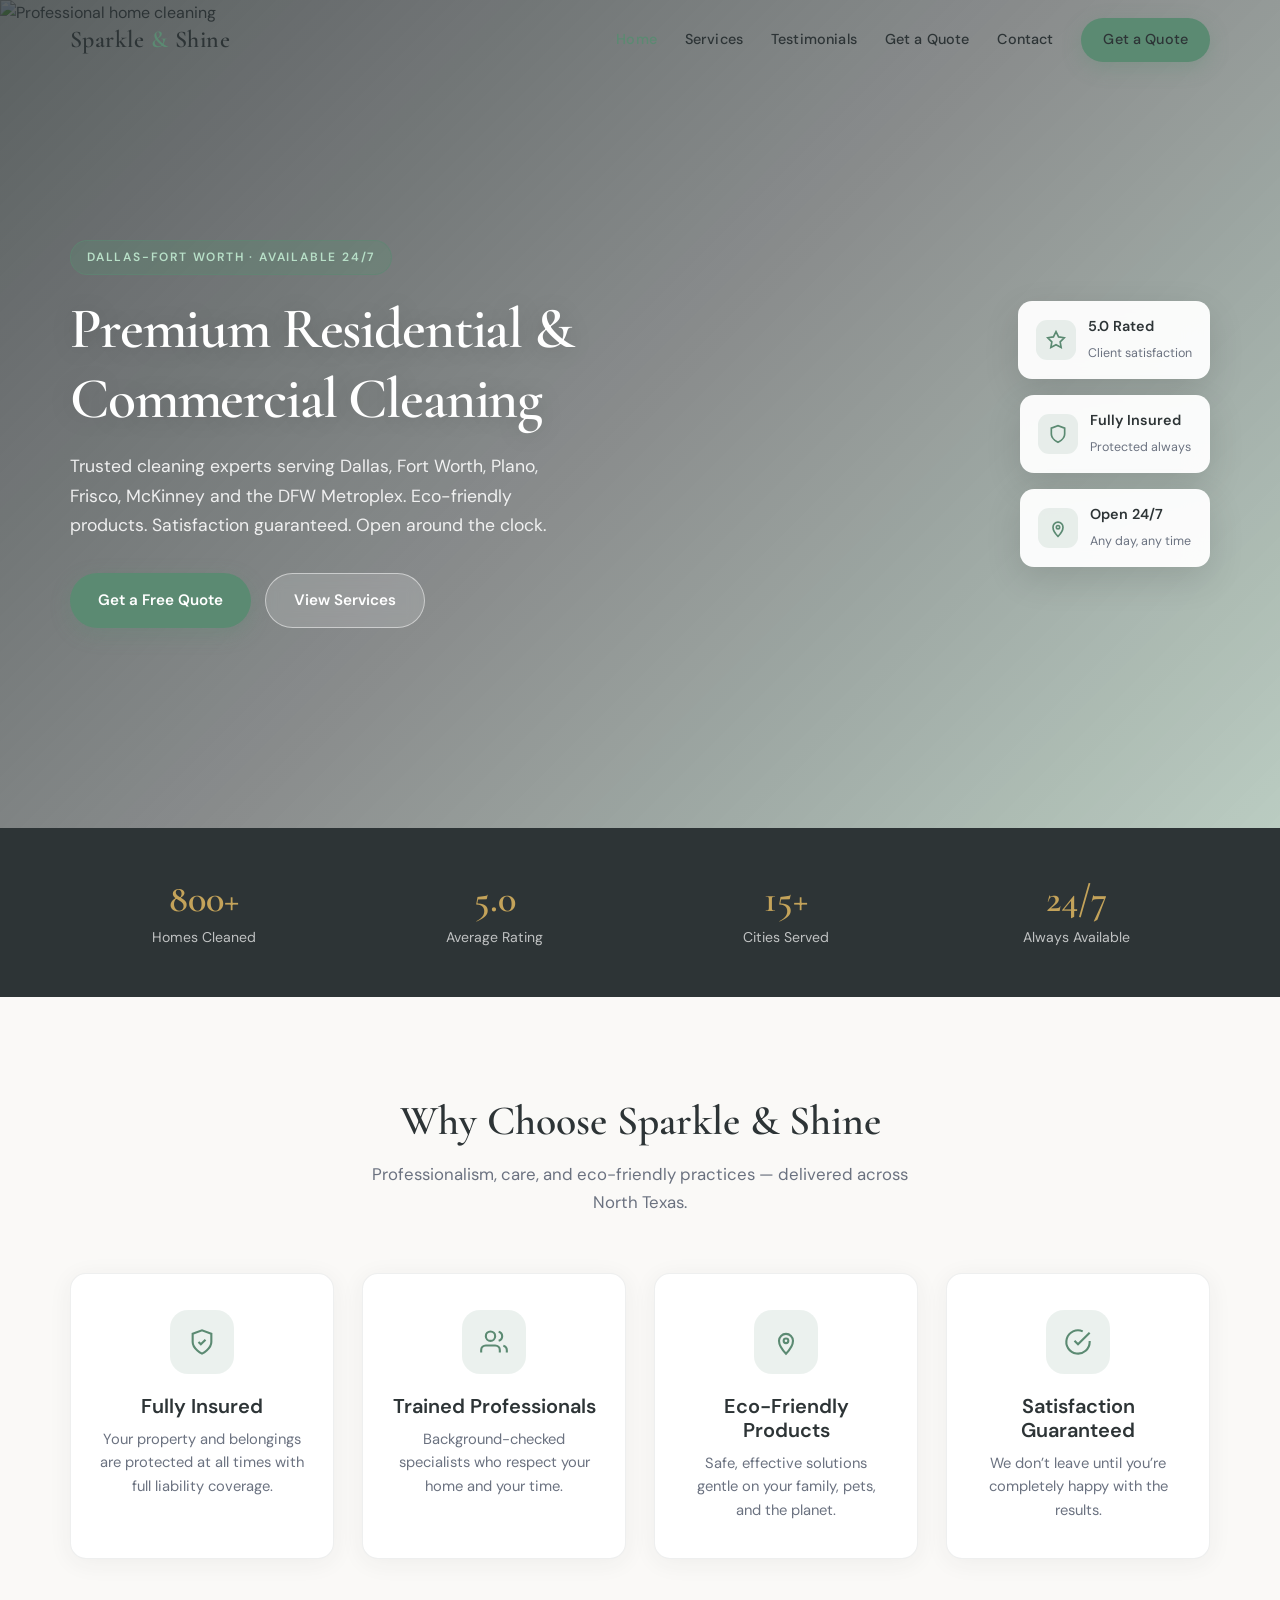
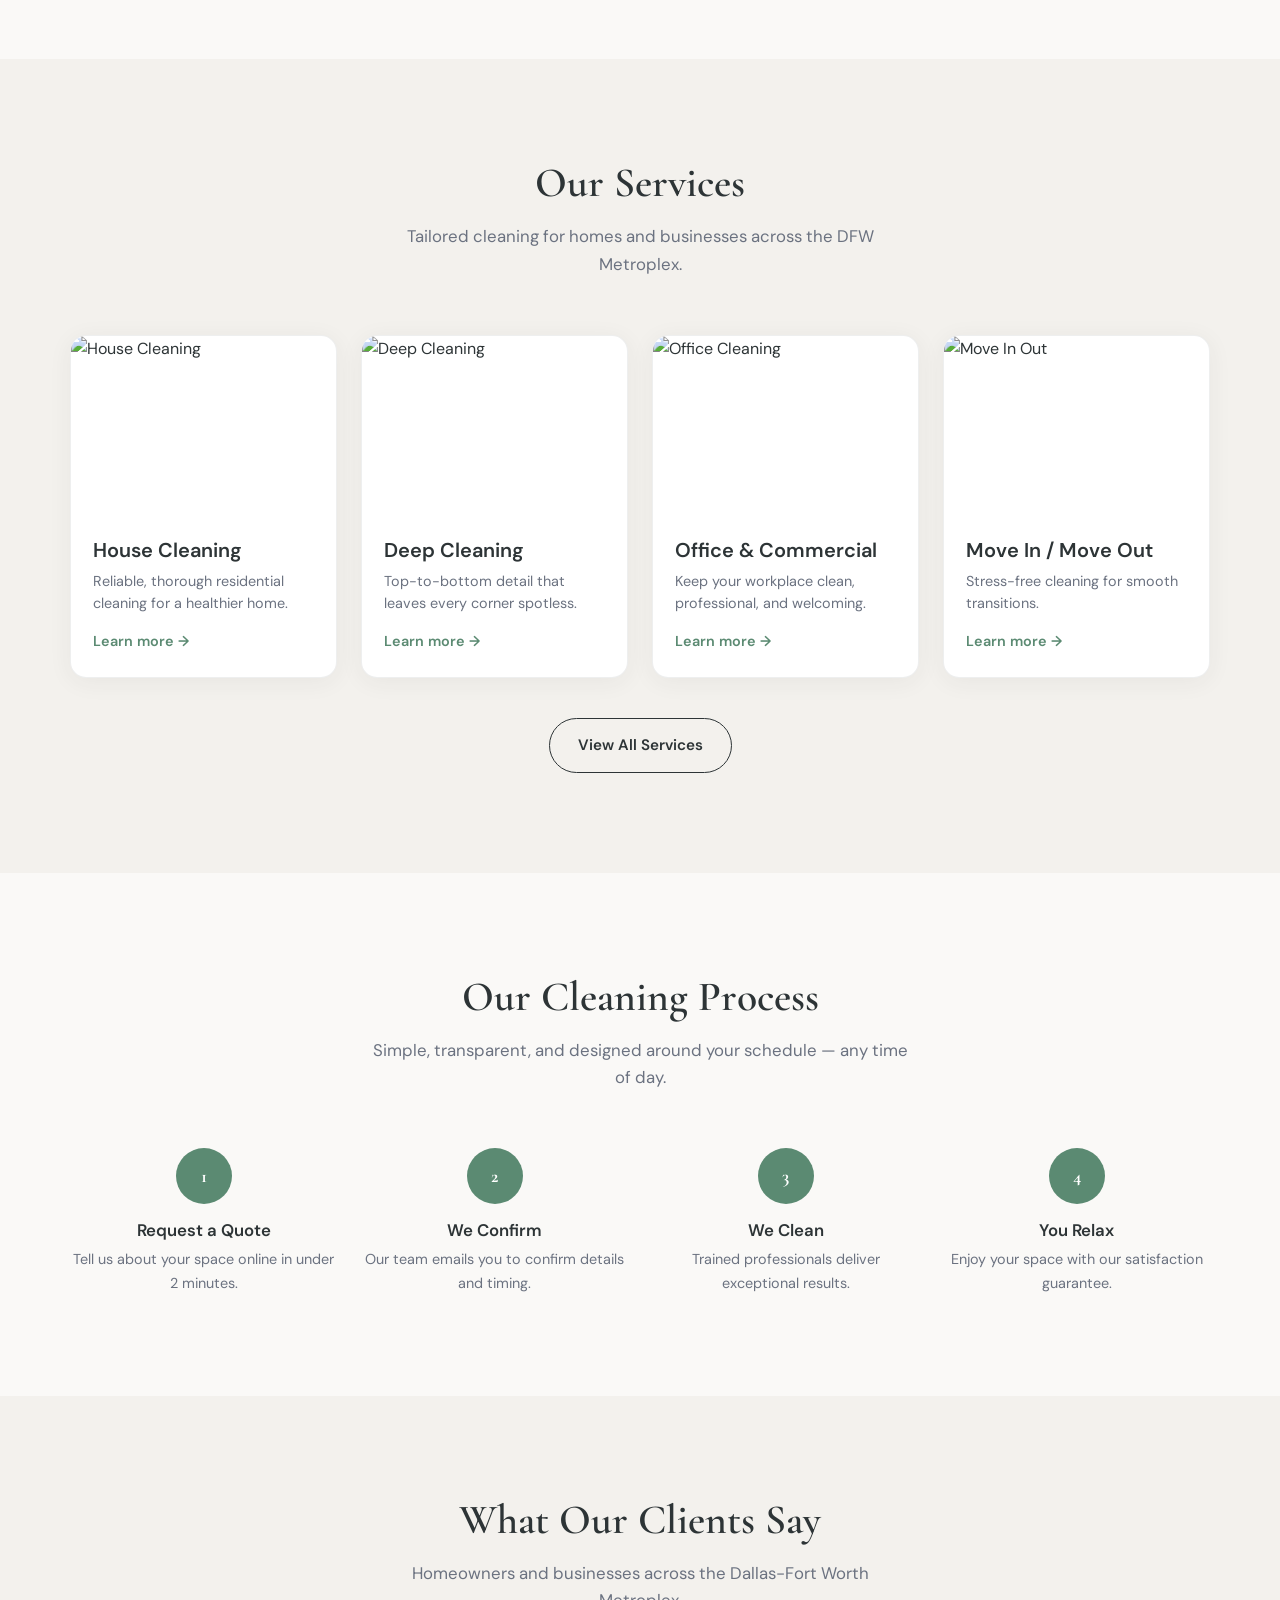
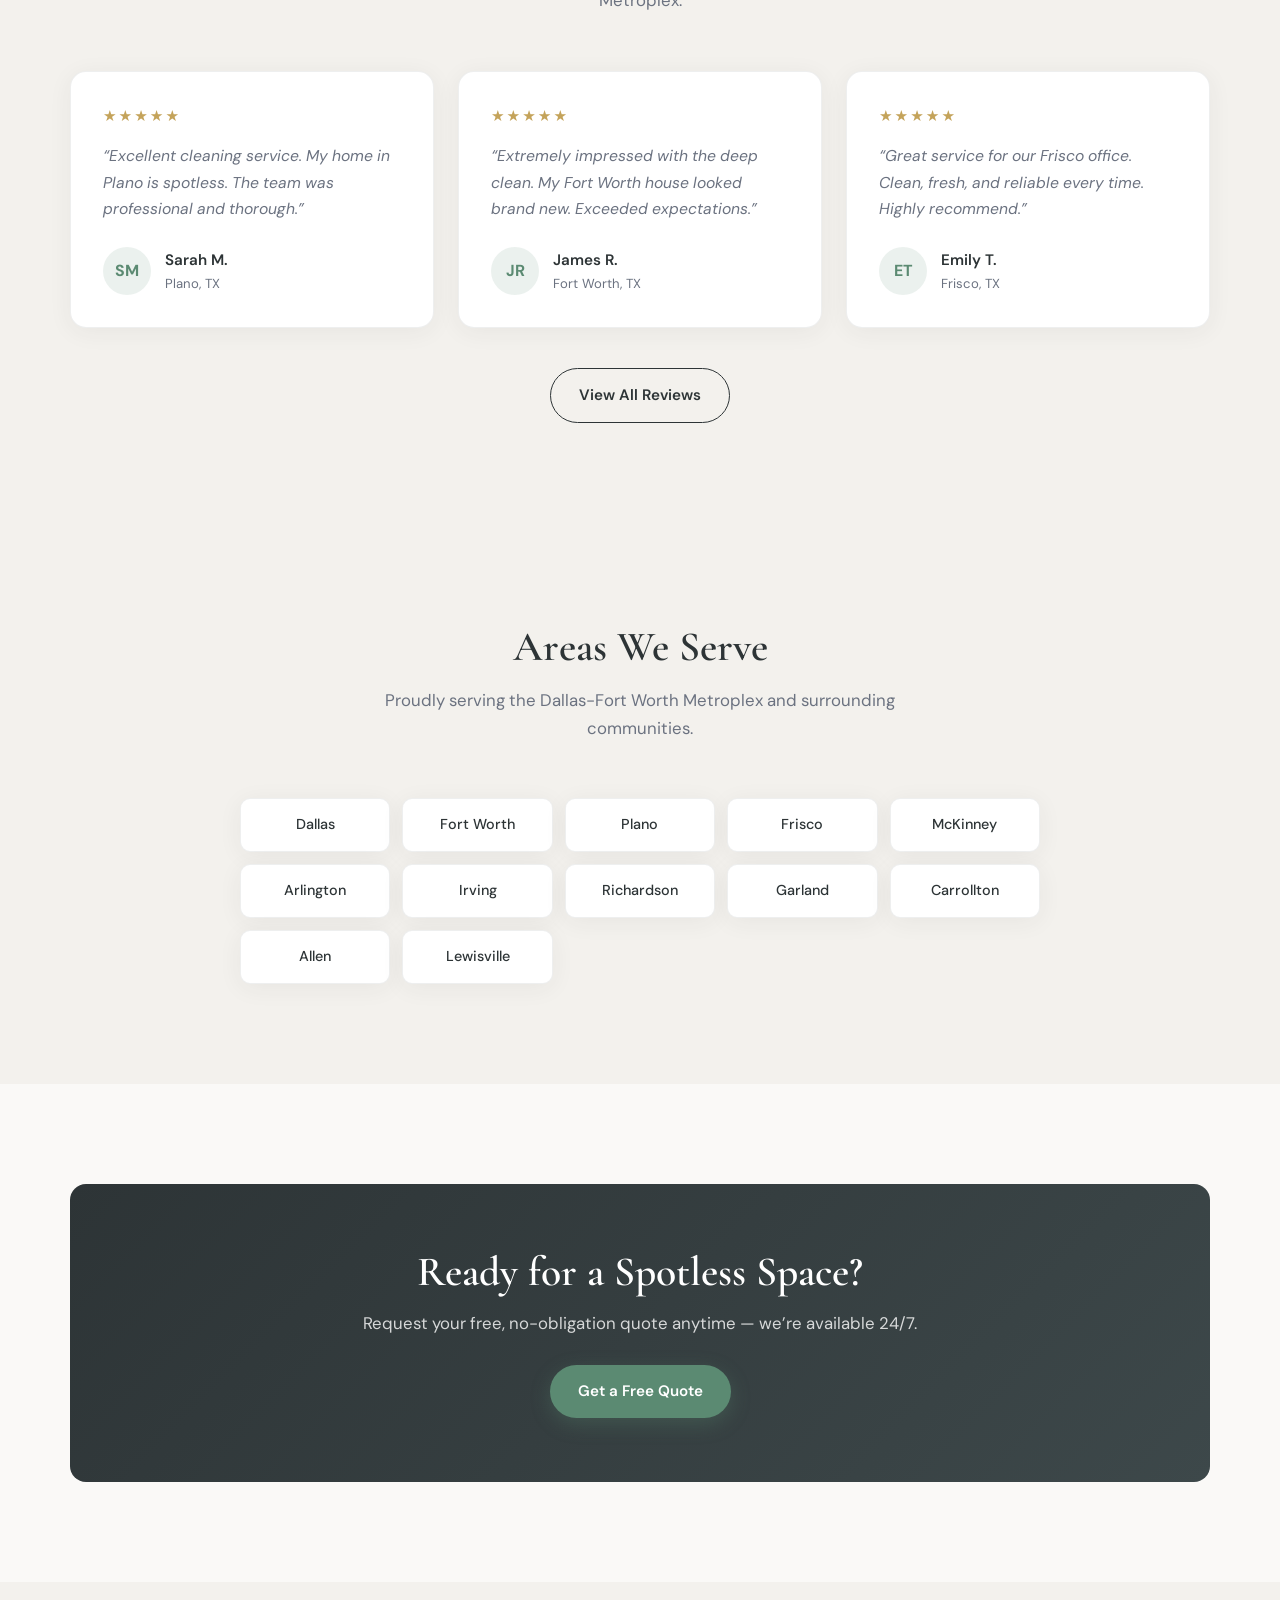
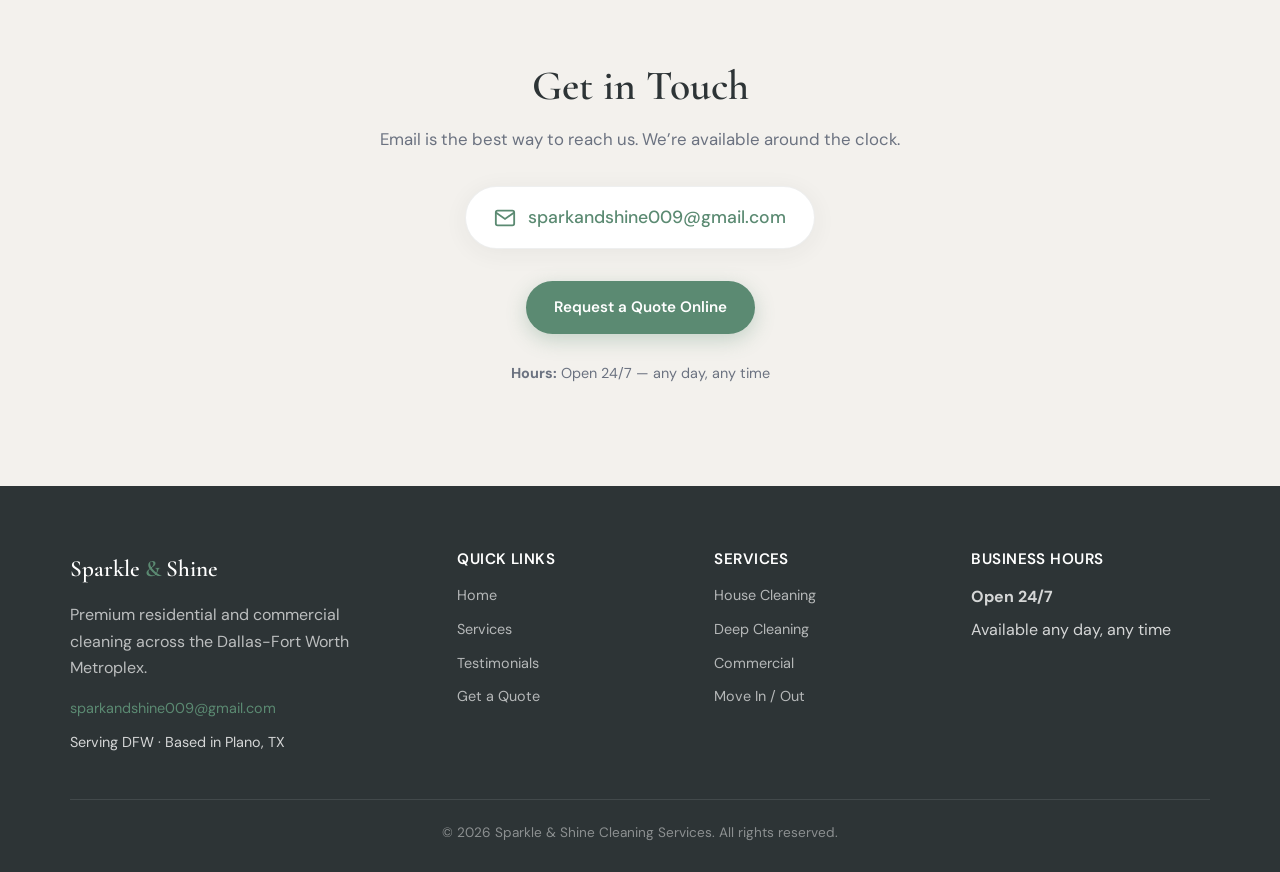
==== commit 60d437ec: "Update business hours to Open 24/7" ====
--- a/index.html
+++ b/index.html
@@ -4,7 +4,7 @@
   <meta charset="UTF-8">
   <meta name="viewport" content="width=device-width, initial-scale=1.0">
   <title>Sparkle & Shine | Premium Cleaning Services in Dallas-Fort Worth, TX</title>
-  <meta name="description" content="Premium residential and commercial cleaning in Dallas, Fort Worth, Plano, Frisco and the DFW Metroplex. Fully insured, eco-friendly, satisfaction guaranteed.">
+  <meta name="description" content="Premium residential and commercial cleaning in Dallas, Fort Worth, Plano, Frisco and the DFW Metroplex. Fully insured, eco-friendly, satisfaction guaranteed. Available 24/7.">
   <link rel="stylesheet" href="style.css">
   <link rel="preconnect" href="https://fonts.googleapis.com">
   <link href="https://fonts.googleapis.com/css2?family=Cormorant+Garamond:wght@500;600;700&family=DM+Sans:wght@400;500;600;700&display=swap" rel="stylesheet">
@@ -26,7 +26,6 @@
     </div>
   </header>
 
-  <!-- HERO -->
   <section class="hero" id="hero">
     <div class="hero-bg">
       <img src="https://images.unsplash.com/photo-1581578731548-c64695cc6952?auto=format&fit=crop&w=1600&q=85" alt="Professional home cleaning">
@@ -40,9 +39,9 @@
     <div class="hero-content-wrap">
       <div class="container hero-grid">
         <div class="hero-content">
-          <span class="eyebrow">Dallas-Fort Worth · Fully Insured</span>
-          <h1>Premium Residential &amp; Commercial Cleaning</h1>
-          <p>Trusted cleaning experts serving Dallas, Fort Worth, Plano, Frisco, McKinney and the DFW Metroplex. Eco-friendly products. Satisfaction guaranteed.</p>
+          <span class="eyebrow">Dallas-Fort Worth · Available 24/7</span>
+          <h1>Premium Residential & Commercial Cleaning</h1>
+          <p>Trusted cleaning experts serving Dallas, Fort Worth, Plano, Frisco, McKinney and the DFW Metroplex. Eco-friendly products. Satisfaction guaranteed. Open around the clock.</p>
           <div class="hero-buttons">
             <a href="quote.html" class="btn btn-primary">Get a Free Quote</a>
             <a href="services.html" class="btn btn-ghost">View Services</a>
@@ -65,7 +64,7 @@
             <div class="icon-svg">
               <svg viewBox="0 0 24 24" fill="none" stroke="currentColor" stroke-width="2"><path d="M12 22c4-4 6-7.5 6-11a6 6 0 10-12 0c0 3.5 2 7 6 11z"/><circle cx="12" cy="11" r="2"/></svg>
             </div>
-            <div class="text"><strong>Eco-Friendly</strong><span>Safe products</span></div>
+            <div class="text"><strong>Open 24/7</strong><span>Any day, any time</span></div>
           </div>
         </div>
       </div>
@@ -77,15 +76,14 @@
       <div class="stat-item"><h3>800+</h3><p>Homes Cleaned</p></div>
       <div class="stat-item"><h3>5.0</h3><p>Average Rating</p></div>
       <div class="stat-item"><h3>15+</h3><p>Cities Served</p></div>
-      <div class="stat-item"><h3>100%</h3><p>Satisfaction Focus</p></div>
-    </div>
-  </section>
-
-  <!-- Why Choose Us -->
+      <div class="stat-item"><h3>24/7</h3><p>Always Available</p></div>
+    </div>
+  </section>
+
   <section class="section">
     <div class="container">
       <div class="section-header reveal">
-        <h2>Why Choose Sparkle &amp; Shine</h2>
+        <h2>Why Choose Sparkle & Shine</h2>
         <p class="section-subtitle">Professionalism, care, and eco-friendly practices — delivered across North Texas.</p>
       </div>
       <div class="why-grid">
@@ -121,7 +119,6 @@
     </div>
   </section>
 
-  <!-- Services -->
   <section class="section" style="background: var(--bg-light);">
     <div class="container">
       <div class="section-header reveal">
@@ -148,7 +145,7 @@
         <a href="commercial.html" class="service-card reveal">
           <img src="https://images.unsplash.com/photo-1497366216548-37526070297c?auto=format&fit=crop&w=600&q=80" alt="Office Cleaning">
           <div class="service-body">
-            <h3>Office &amp; Commercial</h3>
+            <h3>Office & Commercial</h3>
             <p>Keep your workplace clean, professional, and welcoming.</p>
             <span class="service-link">Learn more →</span>
           </div>
@@ -168,12 +165,11 @@
     </div>
   </section>
 
-  <!-- Process -->
   <section class="section">
     <div class="container">
       <div class="section-header reveal">
         <h2>Our Cleaning Process</h2>
-        <p class="section-subtitle">Simple, transparent, and designed around your schedule.</p>
+        <p class="section-subtitle">Simple, transparent, and designed around your schedule — any time of day.</p>
       </div>
       <div class="process-grid">
         <div class="process-step reveal">
@@ -200,7 +196,6 @@
     </div>
   </section>
 
-  <!-- Testimonials -->
   <section class="section testimonials">
     <div class="container">
       <div class="section-header reveal">
@@ -248,7 +243,6 @@
     </div>
   </section>
 
-  <!-- Areas (no map) -->
   <section class="section areas-section">
     <div class="container">
       <div class="section-header reveal">
@@ -272,23 +266,21 @@
     </div>
   </section>
 
-  <!-- CTA -->
   <section class="section">
     <div class="container">
       <div class="cta-banner reveal">
         <h2>Ready for a Spotless Space?</h2>
-        <p>Request your free, no-obligation quote. We’ll respond by email promptly.</p>
+        <p>Request your free, no-obligation quote anytime — we’re available 24/7.</p>
         <a href="quote.html" class="btn btn-primary">Get a Free Quote</a>
       </div>
     </div>
   </section>
 
-  <!-- Contact / Email -->
   <section class="section" id="contact" style="background: var(--bg-light); padding-top: 80px;">
     <div class="container">
       <div class="contact-email-block reveal">
         <h2>Get in Touch</h2>
-        <p class="section-subtitle" style="margin-bottom: 8px;">Email is the best way to reach us. We typically respond within one business day.</p>
+        <p class="section-subtitle" style="margin-bottom: 8px;">Email is the best way to reach us. We’re available around the clock.</p>
         <a href="mailto:sparkandshine009@gmail.com" class="email-display">
           <svg viewBox="0 0 24 24" fill="none" stroke="currentColor" stroke-width="2"><path d="M4 4h16c1.1 0 2 .9 2 2v12c0 1.1-.9 2-2 2H4c-1.1 0-2-.9-2-2V6c0-1.1.9-2 2-2z"/><path d="M22 6l-10 7L2 6"/></svg>
           sparkandshine009@gmail.com
@@ -297,7 +289,7 @@
           <a href="quote.html" class="btn btn-primary">Request a Quote Online</a>
         </div>
         <p style="margin-top: 28px; color: var(--text-muted); font-size: 0.9rem;">
-          <strong>Hours:</strong> Mon–Fri 8am–6pm · Sat 9am–4pm · Sun Closed
+          <strong>Hours:</strong> Open 24/7 — any day, any time
         </p>
       </div>
     </div>
@@ -330,18 +322,16 @@
         </div>
         <div>
           <h4>Business Hours</h4>
-          <p style="margin-bottom: 6px;">Mon – Fri: 8:00 AM – 6:00 PM</p>
-          <p style="margin-bottom: 6px;">Saturday: 9:00 AM – 4:00 PM</p>
-          <p>Sunday: Closed</p>
+          <p style="margin-bottom: 6px;"><strong>Open 24/7</strong></p>
+          <p>Available any day, any time</p>
         </div>
       </div>
       <div class="footer-bottom">
-        <p>© 2026 Sparkle &amp; Shine Cleaning Services. All rights reserved.</p>
+        <p>© 2026 Sparkle & Shine Cleaning Services. All rights reserved.</p>
       </div>
     </div>
   </footer>
 
-  <!-- Sticky mobile CTA -->
   <a href="quote.html" class="btn btn-primary sticky-cta">Get a Quote</a>
 
   <script>
@@ -349,20 +339,15 @@
     window.addEventListener('scroll', () => {
       navbar.classList.toggle('scrolled', window.scrollY > 40);
     });
-
     const toggle = document.getElementById('menu-toggle');
     const navLinks = document.getElementById('nav-links');
     toggle.addEventListener('click', () => navLinks.classList.toggle('open'));
     navLinks.querySelectorAll('a').forEach(l => l.addEventListener('click', () => navLinks.classList.remove('open')));
-
-    // Scroll reveal
     const reveals = document.querySelectorAll('.reveal');
     const revealObs = new IntersectionObserver((entries) => {
       entries.forEach(e => { if (e.isIntersecting) e.target.classList.add('visible'); });
     }, { threshold: 0.12, rootMargin: '0px 0px -40px 0px' });
     reveals.forEach(el => revealObs.observe(el));
-
-    // Pause hero animation when off-screen
     const hero = document.getElementById('hero');
     const heroBg = document.querySelector('.hero-bg img');
     if ('IntersectionObserver' in window && heroBg) {
